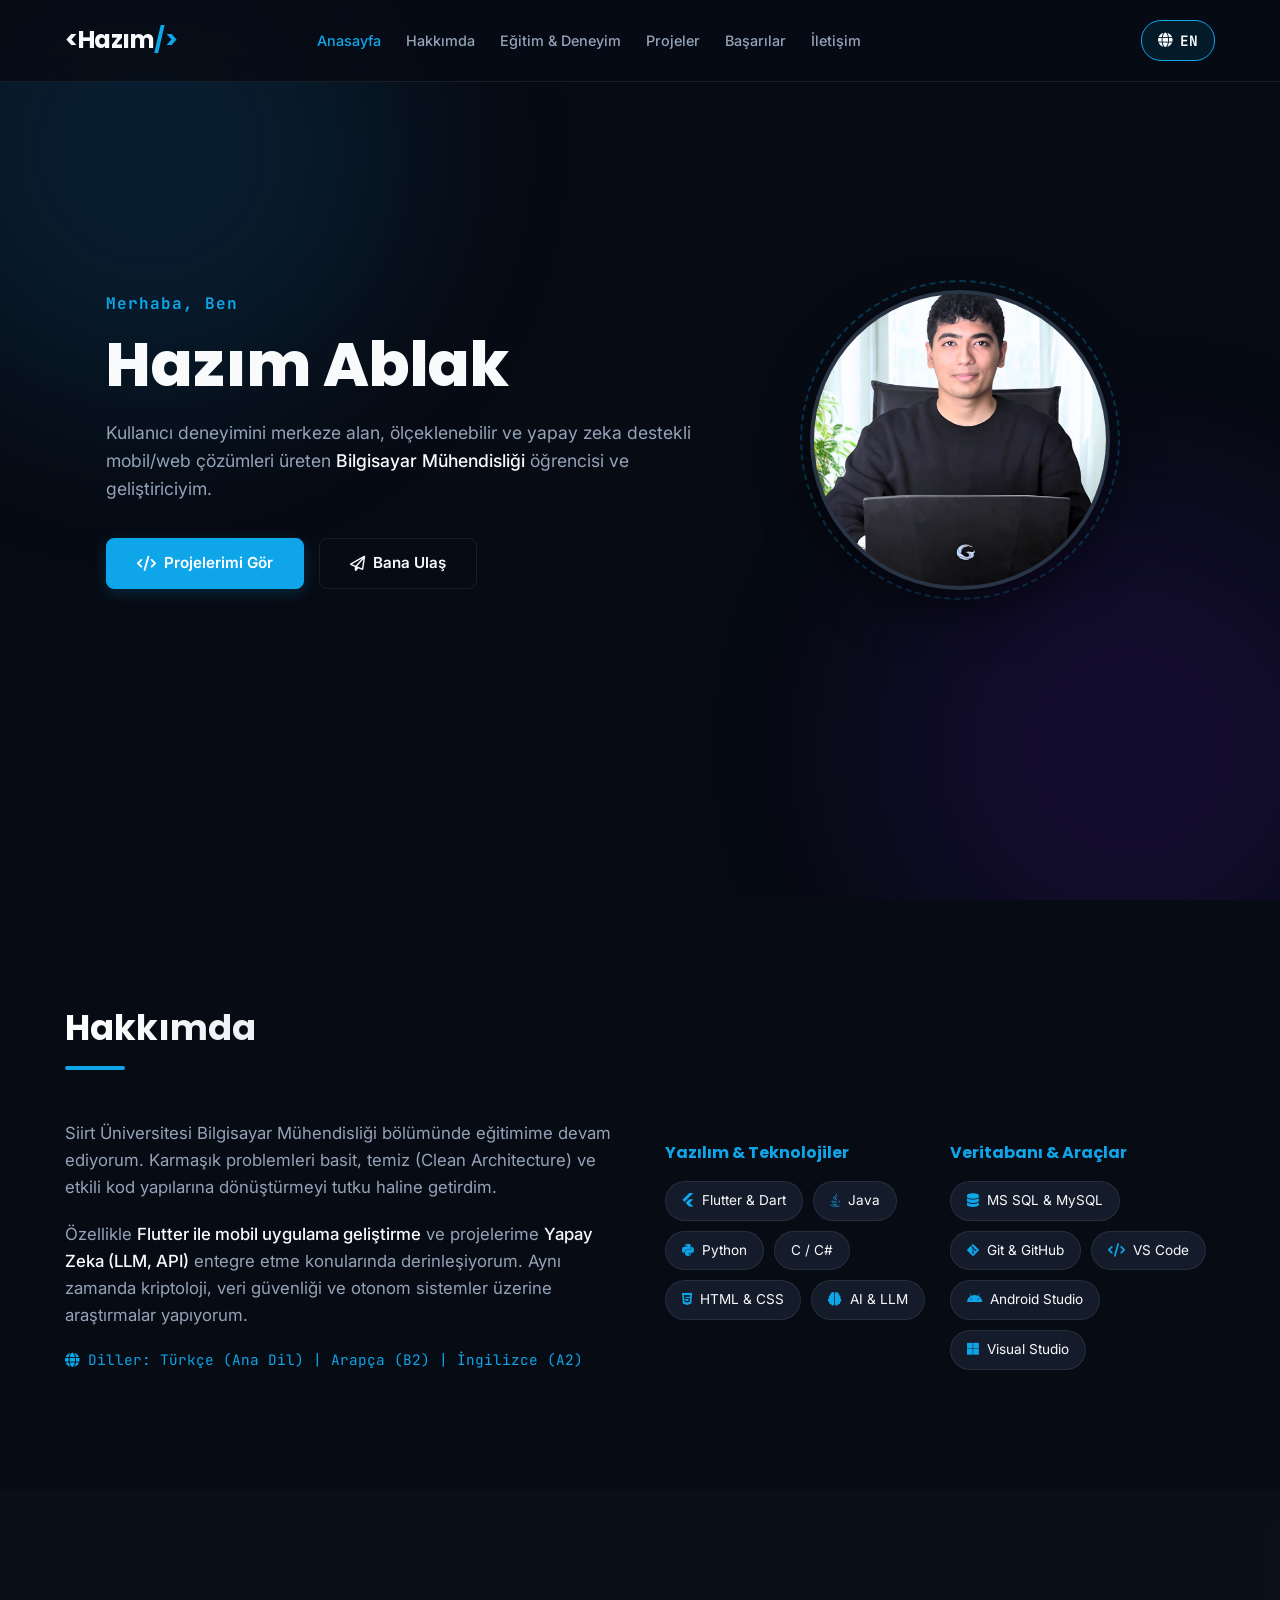
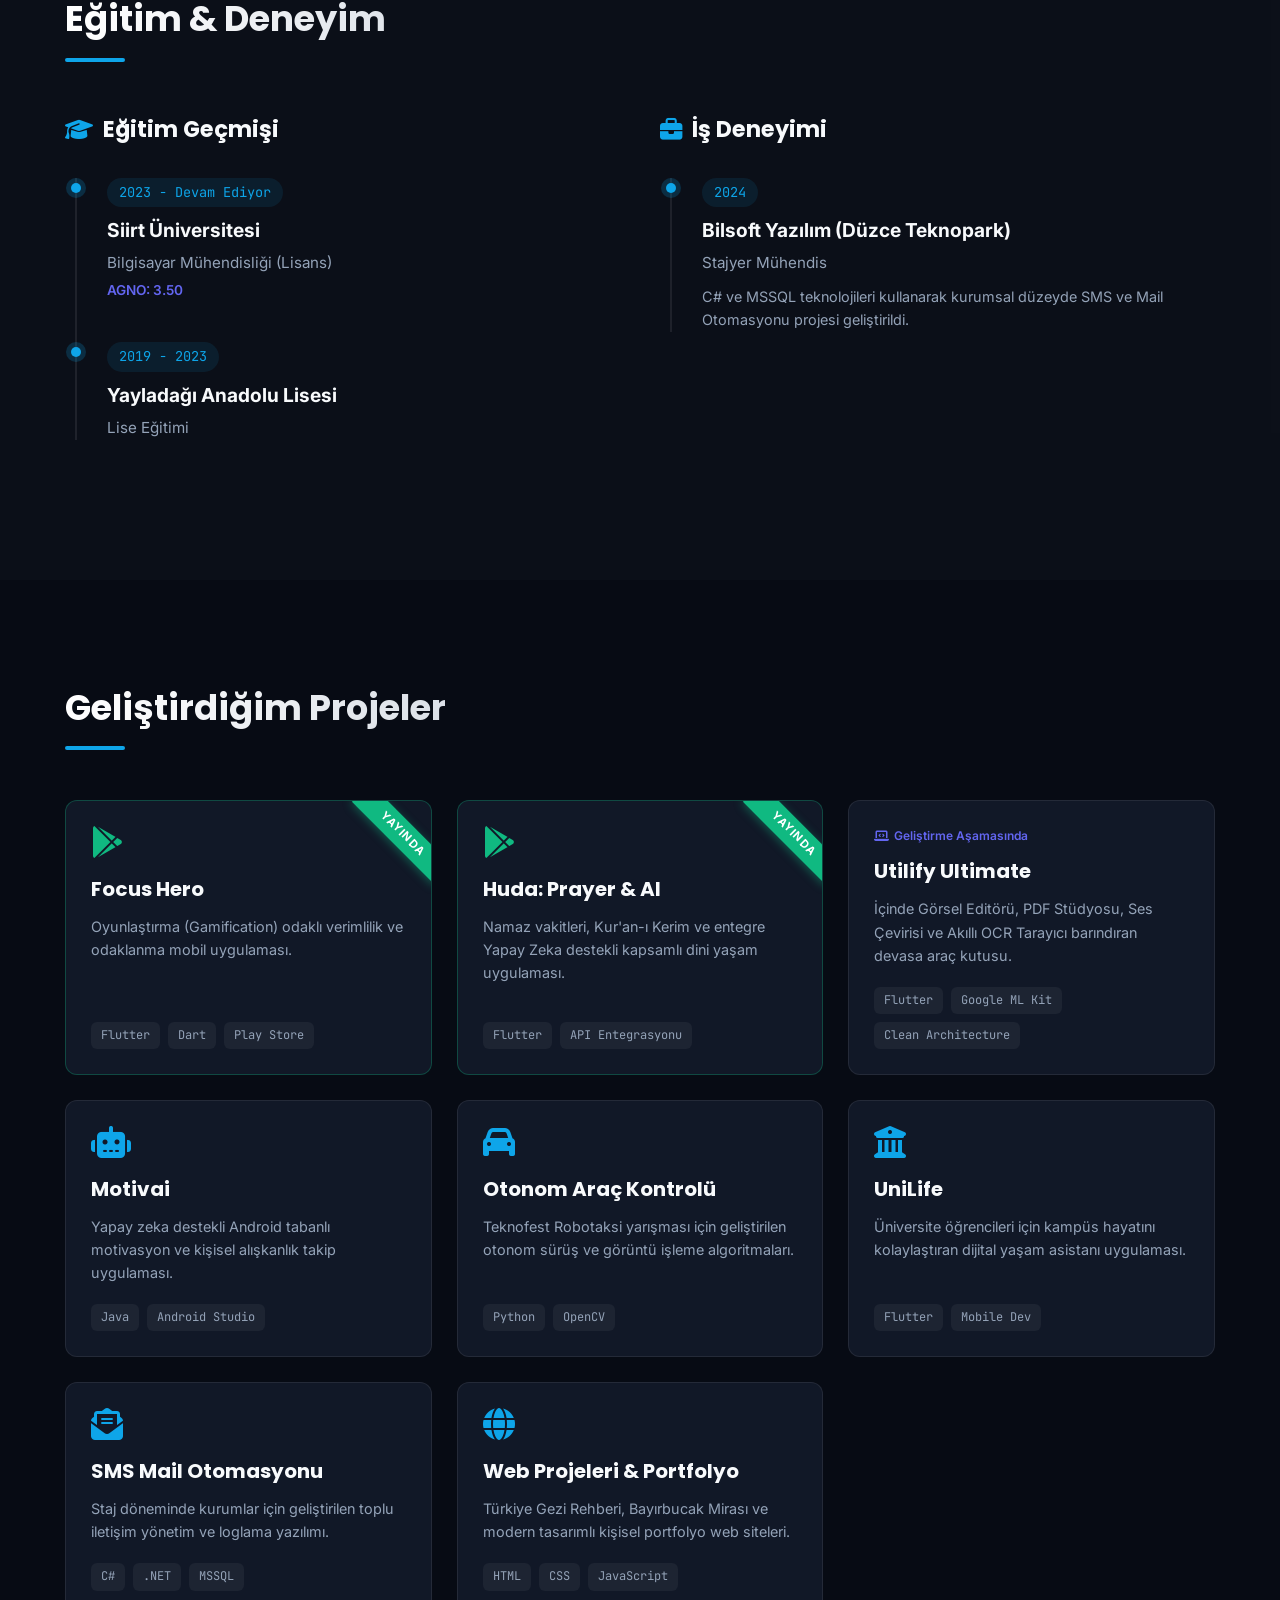
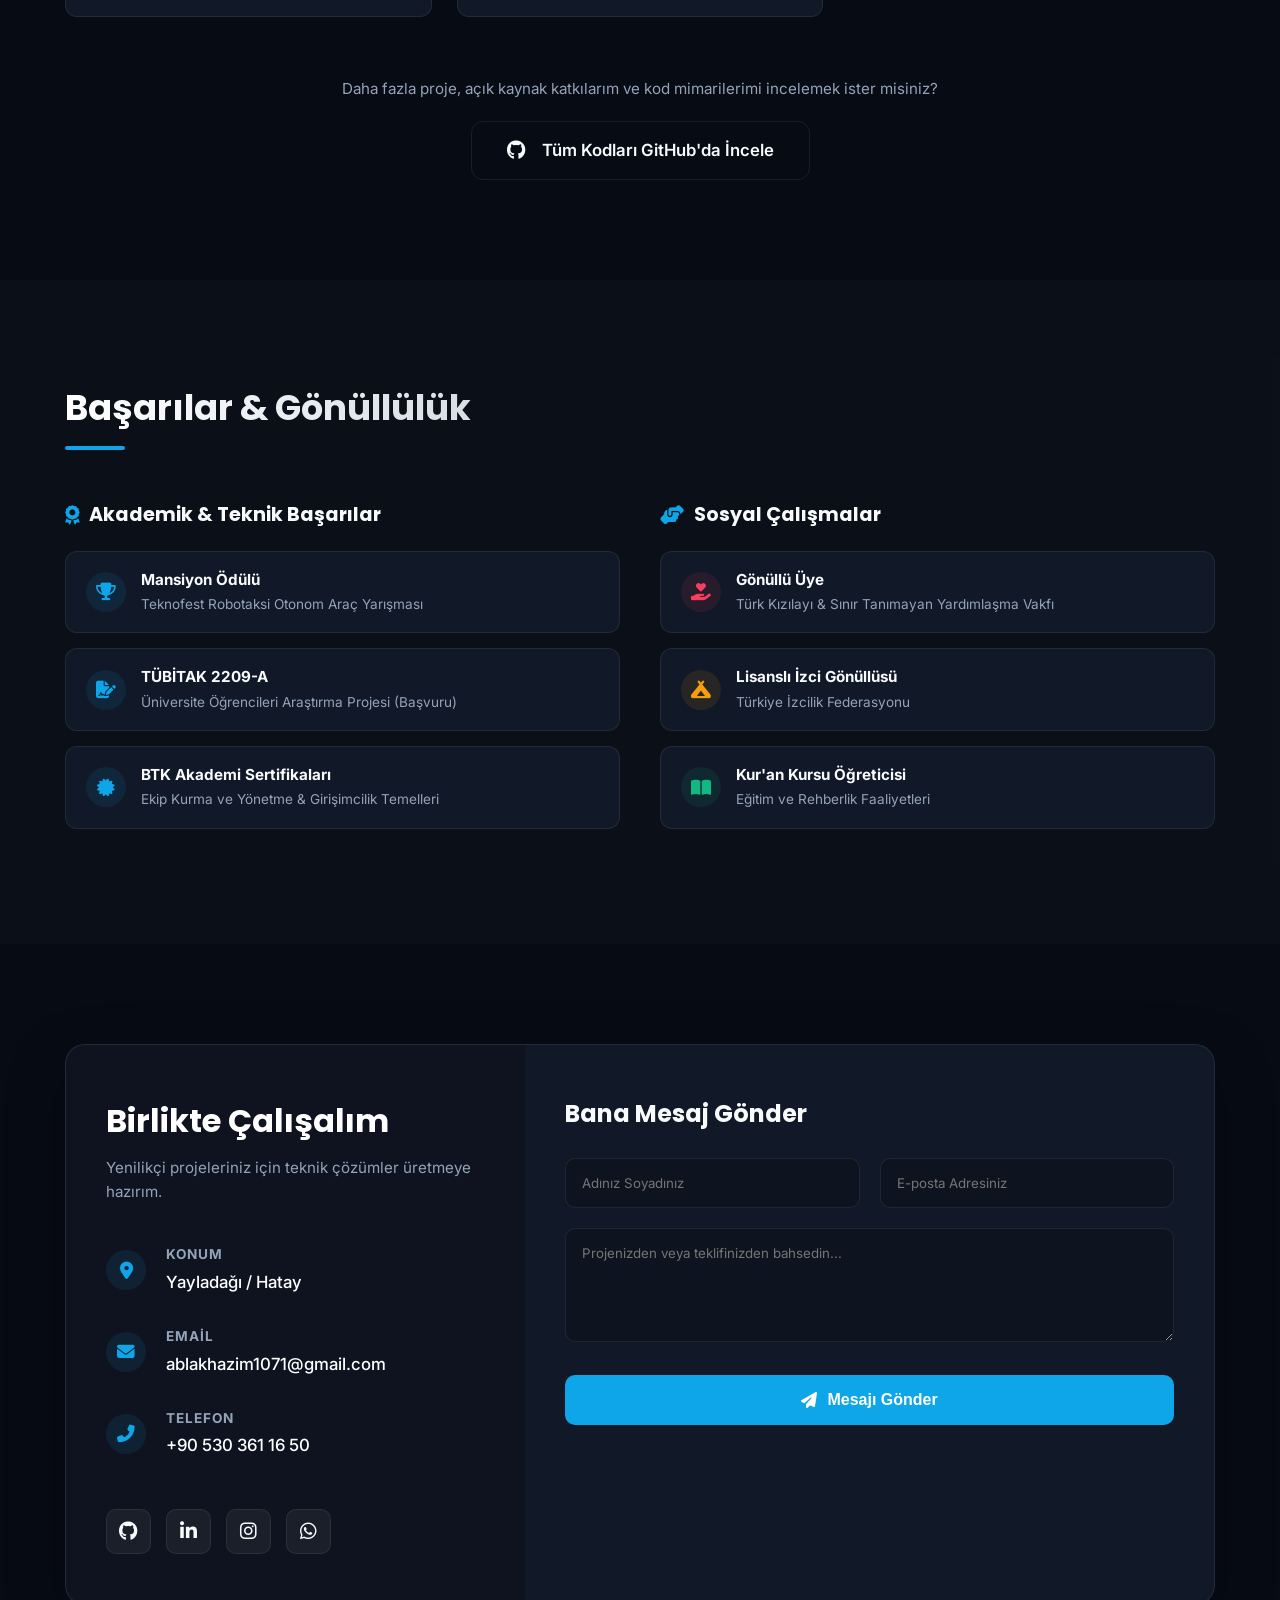
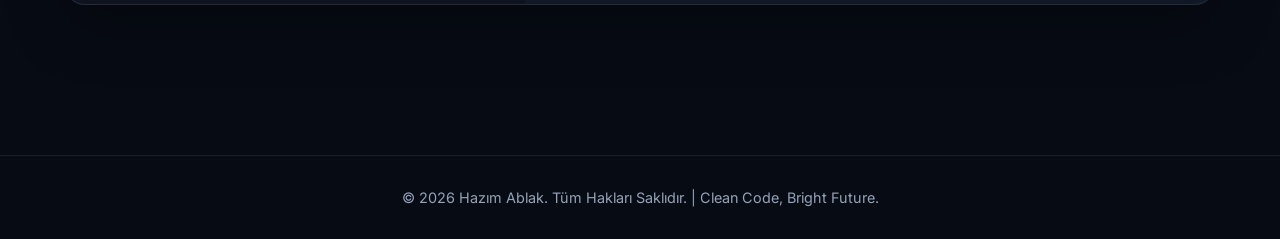
==== index.html @ 96275588 "feat: changes" ====
<!DOCTYPE html>
<html lang="tr">
<head>
    <meta charset="UTF-8">
    <meta name="viewport" content="width=device-width, initial-scale=1.0">
    <meta name="google-site-verification" content="TgcT8mF8En4s0i3_ewFtCk1bW7a_qbwyCU64dg3kA1E" />
    <meta name="google-site-verification" content="Lza9CXO8NprIFcyeqF6St1wtSs-trCPprCe056SlA6Y" />
    <title>Hazım Ablak | Software Developer & Architect</title>
    
    <link rel="preconnect" href="https://fonts.googleapis.com">
    <link rel="preconnect" href="https://fonts.gstatic.com" crossorigin>
    <link href="https://fonts.googleapis.com/css2?family=Inter:wght@300;400;500;600&family=Poppins:wght@500;600;700;800&family=JetBrains+Mono:wght@400;700&display=swap" rel="stylesheet">
    <link rel="stylesheet" href="https://cdnjs.cloudflare.com/ajax/libs/font-awesome/6.4.0/css/all.min.css">

    <style>
        /* --- MODERN YAZILIMCI TEMASI --- */
        :root {
            --bg-dark: #070b14;
            --bg-panel: #111827;
            --primary: #0ea5e9;
            --secondary: #6366f1;
            --success: #10b981;
            --text-white: #f8fafc;
            --text-gray: #94a3b8;
            --border-color: rgba(255, 255, 255, 0.08);
            --font-head: 'Poppins', sans-serif;
            --font-body: 'Inter', sans-serif;
            --font-code: 'JetBrains Mono', monospace;
            --transition: all 0.3s ease-in-out;
        }

        * { margin: 0; padding: 0; box-sizing: border-box; scroll-behavior: smooth; }

        body {
            background-color: var(--bg-dark);
            color: var(--text-white);
            font-family: var(--font-body);
            overflow-x: hidden;
            line-height: 1.6;
            font-size: 16px;
        }

        /* --- ARKA PLAN EFEKTLERİ --- */
        .blob-wrapper {
            position: fixed; top: 0; left: 0; width: 100%; height: 100vh; z-index: -1; pointer-events: none; overflow: hidden;
        }
        .blob {
            position: absolute; border-radius: 50%; filter: blur(90px); opacity: 0.30;
            animation: float 15s infinite alternate ease-in-out;
        }
        .blob-1 { top: -100px; left: -100px; width: 500px; height: 500px; background: #0c4a6e; }
        .blob-2 { bottom: -100px; right: -100px; width: 500px; height: 500px; background: #31136b; animation-delay: -5s; }
        
        @keyframes float {
            0% { transform: translate(0, 0) scale(1); }
            100% { transform: translate(40px, 60px) scale(1.1); }
        }

        /* --- SCROLL REVEAL --- */
        .reveal { opacity: 0; transform: translateY(30px); transition: all 0.8s cubic-bezier(0.5, 0, 0, 1); }
        .reveal.active { opacity: 1; transform: translateY(0); }

        /* --- MENÜ (NAVBAR) --- */
        nav {
            position: fixed; top: 0; width: 100%; padding: 20px 0;
            background: rgba(7, 11, 20, 0.85); 
            -webkit-backdrop-filter: blur(12px); /* Safari & iOS Uyumluluğu */
            backdrop-filter: blur(12px);         /* Modern Tarayıcılar */
            z-index: 1000; border-bottom: 1px solid var(--border-color);
            transition: var(--transition);
        }
        .nav-container {
            max-width: 1200px; margin: 0 auto; padding: 0 25px;
            display: flex; justify-content: space-between; align-items: center;
        }
        .logo {
            font-family: var(--font-head); font-size: 1.5rem; font-weight: 700;
            color: var(--text-white); text-decoration: none; letter-spacing: -0.5px;
        }
        .logo span { color: var(--primary); }
        
        .nav-links { display: flex; gap: 25px; list-style: none; }
        .nav-links a {
            text-decoration: none; color: var(--text-gray); font-size: 0.9rem; font-weight: 500; transition: var(--transition);
        }
        .nav-links a:hover, .nav-links a.active { color: var(--primary); }

        /* --- BÖLÜMLER --- */
        section { padding: 100px 0; position: relative; }
        .container { max-width: 1200px; margin: 0 auto; padding: 0 25px; }

        .section-header { margin-bottom: 50px; }
        .section-header h2 {
            font-family: var(--font-head); font-size: 2.2rem; margin-bottom: 10px;
            background: linear-gradient(to right, #fff, #94a3b8);
            -webkit-background-clip: text; -webkit-text-fill-color: transparent;
        }
        .section-header .line { width: 60px; height: 4px; background: var(--primary); border-radius: 2px; }

        /* --- HERO (ANASAYFA) --- */
        .hero { min-height: 100vh; display: flex; align-items: center; padding-top: 80px; }
        .hero-content { display: grid; grid-template-columns: 1.4fr 1fr; gap: 40px; align-items: center; }
        .hero-text h2 { font-family: var(--font-code); font-size: 1rem; color: var(--primary); margin-bottom: 15px; letter-spacing: 1px; }
        .hero-text h1 { font-family: var(--font-head); font-size: 3.8rem; line-height: 1.1; font-weight: 800; margin-bottom: 20px; }
        .hero-text p { color: var(--text-gray); font-size: 1.1rem; max-width: 600px; margin-bottom: 35px; }
        
        .hero-btns { display: flex; gap: 15px; }
        .btn { padding: 12px 30px; border-radius: 8px; font-weight: 600; text-decoration: none; transition: var(--transition); display: inline-flex; align-items: center; gap: 8px; font-size: 0.95rem; }
        .btn-primary { background: var(--primary); color: #fff; border: 1px solid var(--primary); box-shadow: 0 4px 15px rgba(14, 165, 233, 0.2); }
        .btn-primary:hover { transform: translateY(-3px); box-shadow: 0 10px 30px rgba(14, 165, 233, 0.4); }
        .btn-outline { background: transparent; color: var(--text-white); border: 1px solid var(--border-color); }
        .btn-outline:hover { border-color: var(--text-white); background: rgba(255,255,255,0.05); transform: translateY(-3px); }

        /* HERO IMAGE */
        .hero-visual { display: flex; justify-content: center; position: relative; }
        .img-box {
            width: 300px; height: 300px; border-radius: 50%; overflow: hidden; position: relative; z-index: 2;
            border: 4px solid rgba(255,255,255,0.05); box-shadow: 0 20px 50px rgba(0,0,0,0.5);
            background: #1e293b; transition: var(--transition);
        }
        .img-box:hover { transform: scale(1.02); border-color: var(--primary); }
        .img-box img { width: 100%; height: 100%; object-fit: cover; }
        .deco-box {
            position: absolute; width: 320px; height: 320px; border: 2px dashed var(--primary); border-radius: 50%;
            top: -10px; left: 50%; transform: translateX(-50%); z-index: 1; opacity: 0.3;
            animation: spin 20s linear infinite;
        }
        @keyframes spin { 100% { transform: translateX(-50%) rotate(360deg); } }

        /* --- HAKKIMDA & YETENEKLER --- */
        .about-content { display: grid; grid-template-columns: 1fr 1fr; gap: 50px; }
        .about-text p { margin-bottom: 20px; color: var(--text-gray); font-size: 1.05rem; }
        .about-text .highlight { color: var(--text-white); font-weight: 500; }
        
        .skills-grid { display: grid; grid-template-columns: 1fr 1fr; gap: 20px; margin-top: 20px; }
        .skill-category h4 { font-family: var(--font-head); margin-bottom: 15px; color: var(--primary); font-size: 1rem; }
        .skill-tags { display: flex; flex-wrap: wrap; gap: 10px; }
        .skill-pill {
            background: rgba(30, 41, 59, 0.6); border: 1px solid var(--border-color);
            padding: 8px 16px; border-radius: 20px; font-size: 0.85rem; color: var(--text-white);
            display: flex; align-items: center; gap: 8px; transition: var(--transition);
        }
        .skill-pill i { color: var(--primary); }
        .skill-pill:hover { border-color: var(--primary); background: rgba(14, 165, 233, 0.15); transform: translateY(-2px); }

        /* --- DENEYİM & EĞİTİM --- */
        .timeline-wrapper { display: grid; grid-template-columns: 1fr 1fr; gap: 40px; }
        .timeline-title { font-family: var(--font-head); font-size: 1.4rem; margin-bottom: 30px; display: flex; align-items: center; gap: 10px; }
        .timeline-title i { color: var(--primary); }
        .timeline { border-left: 2px solid var(--border-color); padding-left: 30px; margin-left: 10px; }
        .timeline-item { margin-bottom: 40px; position: relative; }
        .timeline-item::before {
            content: ''; position: absolute; left: -36px; top: 5px; width: 10px; height: 10px;
            background: var(--primary); border-radius: 50%; box-shadow: 0 0 0 5px rgba(14, 165, 233, 0.2);
        }
        .timeline-date { font-family: var(--font-code); font-size: 0.85rem; color: var(--primary); margin-bottom: 8px; display: inline-block; background: rgba(14, 165, 233, 0.1); padding: 4px 12px; border-radius: 20px; }
        .timeline-item h3 { font-size: 1.2rem; margin-bottom: 5px; color: var(--text-white); }
        .timeline-item h4 { font-size: 0.95rem; color: var(--text-gray); font-weight: 400; }
        .timeline-item .gpa { margin-top: 5px; font-size: 0.85rem; color: var(--secondary); font-weight: 600; }

        /* --- PROJELER --- */
        .project-grid { display: grid; grid-template-columns: repeat(auto-fill, minmax(320px, 1fr)); gap: 25px; }
        .project-card {
            background: var(--bg-panel); border: 1px solid var(--border-color);
            border-radius: 12px; padding: 25px; transition: var(--transition);
            display: flex; flex-direction: column; position: relative; overflow: hidden;
            text-decoration: none; color: inherit;
        }
        .project-card:hover { transform: translateY(-7px); border-color: var(--primary); box-shadow: 0 10px 30px rgba(0,0,0,0.5); }
        .project-header { display: flex; justify-content: space-between; align-items: start; margin-bottom: 15px; }
        .folder-icon { color: var(--primary); font-size: 2rem; }
        .project-card h3 { font-family: var(--font-head); font-size: 1.25rem; margin-bottom: 10px; color: var(--text-white); }
        .project-card p { color: var(--text-gray); font-size: 0.9rem; margin-bottom: 20px; flex-grow: 1; }
        .project-tags { display: flex; flex-wrap: wrap; gap: 8px; margin-top: auto; }
        .tag { font-size: 0.75rem; font-family: var(--font-code); color: var(--text-gray); background: rgba(255,255,255,0.05); padding: 4px 10px; border-radius: 6px; }
        
        /* CANLI UYGULAMA ROZETİ */
        .live-badge {
            position: absolute; top: 20px; right: -30px; background: var(--success); color: #fff;
            font-size: 0.7rem; font-weight: bold; padding: 4px 30px; transform: rotate(45deg);
            box-shadow: 0 2px 10px rgba(16, 185, 129, 0.4); letter-spacing: 1px;
        }
        .status-badge { display: inline-flex; align-items: center; gap: 5px; font-size: 0.75rem; font-weight: 600; margin-bottom: 10px; color: var(--secondary); }

        /* --- BAŞARILAR & GÖNÜLLÜLÜK --- */
        .achievements-wrapper { display: grid; grid-template-columns: 1fr 1fr; gap: 40px; }
        .achievements-list { list-style: none; }
        .achievements-list li {
            background: var(--bg-panel); padding: 16px 20px; border-radius: 12px;
            margin-bottom: 15px; border: 1px solid var(--border-color);
            font-size: 0.95rem; display: flex; align-items: center; gap: 15px;
            transition: var(--transition);
        }
        .achievements-list li:hover { border-color: var(--primary); transform: translateX(5px); background: rgba(14, 165, 233, 0.05); }
        .icon-circle { width: 40px; height: 40px; min-width: 40px; border-radius: 50%; background: rgba(14, 165, 233, 0.1); display: flex; align-items: center; justify-content: center; color: var(--primary); font-size: 1.1rem; }
        .icon-circle.heart { background: rgba(244, 63, 94, 0.1); color: #f43f5e; }

        /* --- İLETİŞİM --- */
        .contact-wrapper {
            background: var(--bg-panel); border-radius: 20px; overflow: hidden;
            display: grid; grid-template-columns: 1fr 1.5fr;
            border: 1px solid var(--border-color); box-shadow: 0 20px 60px rgba(0,0,0,0.3);
        }
        .contact-left { background: rgba(0,0,0,0.2); padding: 50px 40px; display: flex; flex-direction: column; justify-content: space-between; }
        .info-row { display: flex; align-items: center; gap: 20px; margin-bottom: 30px; }
        .info-row h4 { color: var(--text-gray); font-size: 0.85rem; text-transform: uppercase; letter-spacing: 1px; margin-bottom: 3px; }
        .info-row span { font-weight: 500; font-size: 1.05rem; }
        .social-links { display: flex; gap: 15px; margin-top: 20px; }
        .s-link {
            width: 45px; height: 45px; border-radius: 10px; background: rgba(255,255,255,0.05); border: 1px solid var(--border-color);
            display: flex; align-items: center; justify-content: center; color: var(--text-white); text-decoration: none; transition: var(--transition); font-size: 1.2rem;
        }
        /* --- DİL BUTONU TOGLE --- */
        .lang-btn {
            display: flex; align-items: center; gap: 8px;
            background: rgba(14, 165, 233, 0.1); padding: 8px 16px;
            border-radius: 20px; border: 1px solid var(--primary);
            font-family: var(--font-code); font-size: 0.9rem; font-weight: 700;
            color: var(--text-white); text-decoration: none; transition: var(--transition);
        }
        .lang-btn:hover { background: var(--primary); color: #fff; transform: translateY(-2px); box-shadow: 0 4px 12px rgba(14, 165, 233, 0.3); }
        .lang-toggle span { color: var(--text-gray); }
        .lang-toggle a { text-decoration: none; color: var(--text-gray); transition: var(--transition); }
        .lang-toggle a:hover { color: #fff; }
        .lang-toggle a.active { color: var(--primary); text-shadow: 0 0 10px rgba(14, 165, 233, 0.5); }
        .s-link:hover { background: var(--primary); border-color: var(--primary); transform: translateY(-3px); }
        
        .contact-right { padding: 50px 40px; }
        .form-grid { display: grid; grid-template-columns: 1fr 1fr; gap: 20px; margin-bottom: 20px; }
        .input-group input, .input-group textarea {
            width: 100%; padding: 16px; background: rgba(0,0,0,0.2); border: 1px solid var(--border-color);
            border-radius: 10px; color: #fff; font-family: var(--font-body); transition: var(--transition);
        }
        .input-group input:focus, .input-group textarea:focus { outline: none; border-color: var(--primary); background: rgba(14, 165, 233, 0.05); }
        .submit-btn {
            width: 100%; padding: 16px; background: var(--primary); border: none;
            border-radius: 10px; color: #fff; font-weight: 600; font-size: 1rem; cursor: pointer; transition: var(--transition);
            display: flex; justify-content: center; align-items: center; gap: 10px;
        }
        .submit-btn:hover { background: #0284c7; box-shadow: 0 10px 20px rgba(14, 165, 233, 0.3); }

        footer { text-align: center; padding: 30px; border-top: 1px solid var(--border-color); color: var(--text-gray); font-size: 0.9rem; margin-top: 50px; }

        @media (max-width: 992px) {
            .hero-content, .about-content, .timeline-wrapper, .achievements-wrapper, .contact-wrapper { grid-template-columns: 1fr; gap: 40px;}
            .hero-visual { margin-top: 20px; order: -1; }
            .nav-links { display: none; }
            .hero-text { text-align: center; }
            .hero-text p { margin: 0 auto 30px auto; }
            .hero-btns { justify-content: center; }
        }
        @media (max-width: 768px) {
            .form-grid { grid-template-columns: 1fr; }
            .section-header h2 { font-size: 1.8rem; }
            .hero-text h1 { font-size: 2.8rem; }
        }
    </style>
</head>
<body>

    <div class="blob-wrapper">
        <div class="blob blob-1"></div>
        <div class="blob blob-2"></div>
    </div>

    <nav>
        <div class="nav-container">
            <a href="#" class="logo">&lt;Hazım<span>/&gt;</span></a>
            <ul class="nav-links">
                <li><a href="#home" class="active">Anasayfa</a></li>
                <li><a href="#about">Hakkımda</a></li>
                <li><a href="#resume">Eğitim & Deneyim</a></li>
                <li><a href="#projects">Projeler</a></li>
                <li><a href="#achievements">Başarılar</a></li> 
                <li><a href="#contact">İletişim</a></li>
            </ul>
            <ul class="nav-links">
                </ul>
            
            <a href="en.html" class="lang-btn">
                <i class="fas fa-globe"></i> EN
            </a>
        </div>
    </nav>

    <section id="home" class="hero">
        <div class="container hero-content">
            <div class="hero-text reveal">
                <h2>Merhaba, Ben</h2>
                <h1>Hazım Ablak</h1>
                <p>
                    Kullanıcı deneyimini merkeze alan, ölçeklenebilir ve yapay zeka destekli mobil/web çözümleri üreten 
                    <span style="color: var(--text-white); font-weight: 500;">Bilgisayar Mühendisliği</span> öğrencisi ve geliştiriciyim.
                </p>
                <div class="hero-btns">
                    <a href="#projects" class="btn btn-primary"><i class="fas fa-code"></i> Projelerimi Gör</a>
                    <a href="#contact" class="btn btn-outline"><i class="far fa-paper-plane"></i> Bana Ulaş</a>
                </div>
            </div>
            <div class="hero-visual reveal">
                <div class="deco-box"></div>
                <div class="img-box">
                    <img src="profil.png" alt="Hazım Ablak">
                </div>
            </div>
        </div>
    </section>

    <section id="about">
        <div class="container reveal">
            <div class="section-header">
                <h2>Hakkımda</h2>
                <div class="line"></div>
            </div>
            <div class="about-content">
                <div class="about-text">
                    <p>
                        Siirt Üniversitesi Bilgisayar Mühendisliği bölümünde eğitimime devam ediyorum. Karmaşık problemleri basit, temiz (Clean Architecture) ve etkili kod yapılarına dönüştürmeyi tutku haline getirdim.
                    </p>
                    <p>
                        Özellikle <span class="highlight">Flutter ile mobil uygulama geliştirme</span> ve projelerime <span class="highlight">Yapay Zeka (LLM, API)</span> entegre etme konularında derinleşiyorum. Aynı zamanda kriptoloji, veri güvenliği ve otonom sistemler üzerine araştırmalar yapıyorum.
                    </p>
                    <p style="margin-top: 20px; font-family: var(--font-code); font-size: 0.9rem; color: var(--primary);">
                        <i class="fas fa-globe"></i> Diller: Türkçe (Ana Dil) | Arapça (B2) | İngilizce (A2)
                    </p>
                </div>
                
                <div class="skills-wrapper">
                    <div class="skills-grid">
                        <div class="skill-category">
                            <h4>Yazılım & Teknolojiler</h4>
                            <div class="skill-tags">
                                <div class="skill-pill"><i class="fab fa-flutter"></i> Flutter & Dart</div>
                                <div class="skill-pill"><i class="fab fa-java"></i> Java</div>
                                <div class="skill-pill"><i class="fab fa-python"></i> Python</div>
                                <div class="skill-pill">C / C#</div>
                                <div class="skill-pill"><i class="fab fa-html5"></i> HTML & CSS</div>
                                <div class="skill-pill"><i class="fas fa-brain"></i> AI & LLM</div>
                            </div>
                        </div>
                        <div class="skill-category">
                            <h4>Veritabanı & Araçlar</h4>
                            <div class="skill-tags">
                                <div class="skill-pill"><i class="fas fa-database"></i> MS SQL & MySQL</div>
                                <div class="skill-pill"><i class="fab fa-git-alt"></i> Git & GitHub</div>
                                <div class="skill-pill"><i class="fas fa-code"></i> VS Code</div>
                                <div class="skill-pill"><i class="fab fa-android"></i> Android Studio</div>
                                <div class="skill-pill"><i class="fab fa-microsoft"></i> Visual Studio</div>
                            </div>
                        </div>
                    </div>
                </div>
            </div>
        </div>
    </section>

    <section id="resume" style="background: rgba(255,255,255,0.02);">
        <div class="container reveal">
            <div class="section-header">
                <h2>Eğitim & Deneyim</h2>
                <div class="line"></div>
            </div>
            
            <div class="timeline-wrapper">
                <div>
                    <h3 class="timeline-title"><i class="fas fa-graduation-cap"></i> Eğitim Geçmişi</h3>
                    <div class="timeline">
                        <div class="timeline-item">
                            <span class="timeline-date">2023 - Devam Ediyor</span>
                            <h3>Siirt Üniversitesi</h3>
                            <h4>Bilgisayar Mühendisliği (Lisans)</h4>
                            <div class="gpa">AGNO: 3.50</div>
                        </div>
                        <div class="timeline-item">
                            <span class="timeline-date">2019 - 2023</span>
                            <h3>Yayladağı Anadolu Lisesi</h3>
                            <h4>Lise Eğitimi</h4>
                        </div>
                    </div>
                </div>

                <div>
                    <h3 class="timeline-title"><i class="fas fa-briefcase"></i> İş Deneyimi</h3>
                    <div class="timeline">
                        <div class="timeline-item">
                            <span class="timeline-date">2024</span>
                            <h3>Bilsoft Yazılım (Düzce Teknopark)</h3>
                            <h4>Stajyer Mühendis</h4>
                            <p style="color: var(--text-gray); font-size: 0.9rem; margin-top: 10px;">C# ve MSSQL teknolojileri kullanarak kurumsal düzeyde SMS ve Mail Otomasyonu projesi geliştirildi.</p>
                        </div>
                    </div>
                </div>
            </div>
        </div>
    </section>

    <section id="projects">
        <div class="container reveal">
            <div class="section-header">
                <h2>Geliştirdiğim Projeler</h2>
                <div class="line"></div>
            </div>
            
            <div class="project-grid">
                
                <a href="https://play.google.com/store/apps/details?id=com.developer.focus_hero" target="_blank" rel="noopener noreferrer" class="project-card" style="border-color: rgba(16, 185, 129, 0.3);">
                    <div class="live-badge">YAYINDA</div>
                    <div class="project-header"><i class="fab fa-google-play folder-icon" style="color: var(--success);"></i></div>
                    <h3>Focus Hero</h3>
                    <p>Oyunlaştırma (Gamification) odaklı verimlilik ve odaklanma mobil uygulaması.</p>
                    <div class="project-tags">
                        <span class="tag">Flutter</span><span class="tag">Dart</span><span class="tag">Play Store</span>
                    </div>
                </a>

                <a href="https://play.google.com/store/apps/details?id=com.hafizstudios.huda" target="_blank" rel="noopener noreferrer" class="project-card" style="border-color: rgba(16, 185, 129, 0.3);">
                    <div class="live-badge">YAYINDA</div>
                    <div class="project-header"><i class="fab fa-google-play folder-icon" style="color: var(--success);"></i></div>
                    <h3>Huda: Prayer & AI</h3>
                    <p>Namaz vakitleri, Kur'an-ı Kerim ve entegre Yapay Zeka destekli kapsamlı dini yaşam uygulaması.</p>
                    <div class="project-tags">
                        <span class="tag">Flutter</span><span class="tag">API Entegrasyonu</span>
                    </div>
                </a>

                <div class="project-card">
                    <div class="status-badge"><i class="fas fa-laptop-code"></i> Geliştirme Aşamasında</div>
                    <h3>Utilify Ultimate</h3>
                    <p>İçinde Görsel Editörü, PDF Stüdyosu, Ses Çevirisi ve Akıllı OCR Tarayıcı barındıran devasa araç kutusu.</p>
                    <div class="project-tags">
                        <span class="tag">Flutter</span><span class="tag">Google ML Kit</span><span class="tag">Clean Architecture</span>
                    </div>
                </div>

                <div class="project-card">
                    <div class="project-header"><i class="fas fa-robot folder-icon"></i></div>
                    <h3>Motivai</h3>
                    <p>Yapay zeka destekli Android tabanlı motivasyon ve kişisel alışkanlık takip uygulaması.</p>
                    <div class="project-tags"><span class="tag">Java</span><span class="tag">Android Studio</span></div>
                </div>

                <div class="project-card">
                    <div class="project-header"><i class="fas fa-car folder-icon"></i></div>
                    <h3>Otonom Araç Kontrolü</h3>
                    <p>Teknofest Robotaksi yarışması için geliştirilen otonom sürüş ve görüntü işleme algoritmaları.</p>
                    <div class="project-tags"><span class="tag">Python</span><span class="tag">OpenCV</span></div>
                </div>

                <div class="project-card">
                    <div class="project-header"><i class="fas fa-university folder-icon"></i></div>
                    <h3>UniLife</h3>
                    <p>Üniversite öğrencileri için kampüs hayatını kolaylaştıran dijital yaşam asistanı uygulaması.</p>
                    <div class="project-tags"><span class="tag">Flutter</span><span class="tag">Mobile Dev</span></div>
                </div>

                <div class="project-card">
                    <div class="project-header"><i class="fas fa-envelope-open-text folder-icon"></i></div>
                    <h3>SMS Mail Otomasyonu</h3>
                    <p>Staj döneminde kurumlar için geliştirilen toplu iletişim yönetim ve loglama yazılımı.</p>
                    <div class="project-tags"><span class="tag">C#</span><span class="tag">.NET</span><span class="tag">MSSQL</span></div>
                </div>

                <div class="project-card">
                    <div class="project-header"><i class="fas fa-globe folder-icon"></i></div>
                    <h3>Web Projeleri & Portfolyo</h3>
                    <p>Türkiye Gezi Rehberi, Bayırbucak Mirası ve modern tasarımlı kişisel portfolyo web siteleri.</p>
                    <div class="project-tags"><span class="tag">HTML</span><span class="tag">CSS</span><span class="tag">JavaScript</span></div>
                </div>
            </div>
            <div style="text-align: center; margin-top: 60px;">
                <p style="color: var(--text-gray); margin-bottom: 20px; font-size: 0.95rem;">
                    Daha fazla proje, açık kaynak katkılarım ve kod mimarilerimi incelemek ister misiniz?
                </p>
                <a href="https://github.com/hazimablak" target="_blank" rel="noopener noreferrer" class="btn btn-outline" style="padding: 15px 35px; border-radius: 12px; font-size: 1.05rem;">
                    <i class="fab fa-github" style="margin-right: 8px; font-size: 1.2rem;"></i> Tüm Kodları GitHub'da İncele
                </a>
            </div>
        </div>
    </section>

    <section id="achievements" style="background: rgba(255,255,255,0.02);">
        <div class="container reveal">
            <div class="section-header">
                <h2>Başarılar & Gönüllülük</h2>
                <div class="line"></div>
            </div>
            
            <div class="achievements-wrapper">
                <div>
                    <h3 class="timeline-title" style="font-size: 1.2rem; margin-bottom: 20px;"><i class="fas fa-award"></i> Akademik & Teknik Başarılar</h3>
                    <ul class="achievements-list">
                        <li>
                            <div class="icon-circle"><i class="fas fa-trophy"></i></div>
                            <div>
                                <strong style="color: var(--text-white);">Mansiyon Ödülü</strong><br>
                                <span style="color: var(--text-gray); font-size: 0.85rem;">Teknofest Robotaksi Otonom Araç Yarışması</span>
                            </div>
                        </li>
                        <li>
                            <div class="icon-circle"><i class="fas fa-file-signature"></i></div>
                            <div>
                                <strong style="color: var(--text-white);">TÜBİTAK 2209-A</strong><br>
                                <span style="color: var(--text-gray); font-size: 0.85rem;">Üniversite Öğrencileri Araştırma Projesi (Başvuru)</span>
                            </div>
                        </li>
                        <li>
                            <div class="icon-circle"><i class="fas fa-certificate"></i></div>
                            <div>
                                <strong style="color: var(--text-white);">BTK Akademi Sertifikaları</strong><br>
                                <span style="color: var(--text-gray); font-size: 0.85rem;">Ekip Kurma ve Yönetme & Girişimcilik Temelleri</span>
                            </div>
                        </li>
                    </ul>
                </div>

                <div>
                    <h3 class="timeline-title" style="font-size: 1.2rem; margin-bottom: 20px;"><i class="fas fa-hands-helping"></i> Sosyal Çalışmalar</h3>
                    <ul class="achievements-list">
                        <li>
                            <div class="icon-circle heart"><i class="fas fa-hand-holding-heart"></i></div>
                            <div>
                                <strong style="color: var(--text-white);">Gönüllü Üye</strong><br>
                                <span style="color: var(--text-gray); font-size: 0.85rem;">Türk Kızılayı & Sınır Tanımayan Yardımlaşma Vakfı</span>
                            </div>
                        </li>
                        <li>
                            <div class="icon-circle" style="color:#f59e0b; background:rgba(245, 158, 11, 0.1)"><i class="fas fa-campground"></i></div>
                            <div>
                                <strong style="color: var(--text-white);">Lisanslı İzci Gönüllüsü</strong><br>
                                <span style="color: var(--text-gray); font-size: 0.85rem;">Türkiye İzcilik Federasyonu</span>
                            </div>
                        </li>
                        <li>
                            <div class="icon-circle" style="color:#10b981; background:rgba(16, 185, 129, 0.1)"><i class="fas fa-book-open"></i></div>
                            <div>
                                <strong style="color: var(--text-white);">Kur'an Kursu Öğreticisi</strong><br>
                                <span style="color: var(--text-gray); font-size: 0.85rem;">Eğitim ve Rehberlik Faaliyetleri</span>
                            </div>
                        </li>
                    </ul>
                </div>
            </div>
        </div>
    </section>

    <section id="contact">
        <div class="container reveal">
            <div class="contact-wrapper">
                <div class="contact-left">
                    <div>
                        <h3 style="font-family: var(--font-head); font-size: 2rem; margin-bottom: 10px; color: #fff;">Birlikte Çalışalım</h3>
                        <p style="color: var(--text-gray); margin-bottom: 40px; font-size: 0.95rem;">Yenilikçi projeleriniz için teknik çözümler üretmeye hazırım.</p>
                        
                        <div class="info-row">
                            <div class="icon-circle"><i class="fas fa-map-marker-alt"></i></div>
                            <div><h4>Konum</h4><span style="color:#fff;">Yayladağı / Hatay</span></div>
                        </div>
                        <div class="info-row">
                            <div class="icon-circle"><i class="fas fa-envelope"></i></div>
                            <div><h4>Email</h4><span style="color:#fff;">ablakhazim1071@gmail.com</span></div>
                        </div>
                        <div class="info-row">
                            <div class="icon-circle"><i class="fas fa-phone-alt"></i></div>
                            <div><h4>Telefon</h4><span style="color:#fff;">+90 530 361 16 50</span></div>
                        </div>
                    </div>
                    
                    <div class="social-links">
                        <a href="https://github.com/hazimablak" class="s-link" target="_blank" rel="noopener noreferrer" aria-label="GitHub Profilimi Ziyaret Et"><i class="fab fa-github" aria-hidden="true"></i></a>
                        <a href="https://www.linkedin.com/in/haz%C4%B1m-ablak-62a5772a9" class="s-link" target="_blank" rel="noopener noreferrer" aria-label="LinkedIn Profilimi Ziyaret Et"><i class="fab fa-linkedin-in" aria-hidden="true"></i></a>
                        <a href="https://www.instagram.com/hazim.ablak" class="s-link" target="_blank" rel="noopener noreferrer" aria-label="Instagram Profilimi Ziyaret Et"><i class="fab fa-instagram" aria-hidden="true"></i></a>
                        <a href="https://wa.me/905303611650" class="s-link" target="_blank" rel="noopener noreferrer" aria-label="WhatsApp Üzerinden İletişime Geç"><i class="fab fa-whatsapp" aria-hidden="true"></i></a>
                    </div>
                </div>
                
                <div class="contact-right">
                    <h3 style="font-family: var(--font-head); font-size: 1.5rem; margin-bottom: 25px;">Bana Mesaj Gönder</h3>
                    
                    <form id="contact-form" action="https://formspree.io/f/mkonkboe" method="POST">
                        <div class="form-grid">
                            <div class="input-group">
                                <input type="text" name="name" placeholder="Adınız Soyadınız" required>
                            </div>
                            <div class="input-group">
                                <input type="email" name="email" placeholder="E-posta Adresiniz" required>
                            </div>
                        </div>
                        <div class="input-group" style="margin-bottom: 25px;">
                            <textarea name="message" rows="5" placeholder="Projenizden veya teklifinizden bahsedin..." required></textarea>
                        </div>
                        <button type="submit" class="submit-btn" id="submit-btn"><i class="fas fa-paper-plane"></i> Mesajı Gönder</button>
                        <p id="my-form-status" style="margin-top: 15px; font-weight: 500; display: none; text-align: center;"></p>
                    </form>
                </div>
            </div>
        </div>
    </section>

    <footer>
        <p>&copy; 2026 Hazım Ablak. Tüm Hakları Saklıdır. | Clean Code, Bright Future.</p>
    </footer>

    <script>
        // Scroll (Görünürlük) Animasyonları
        const observer = new IntersectionObserver((entries) => {
            entries.forEach(entry => {
                if (entry.isIntersecting) { entry.target.classList.add('active'); }
            });
        }, { threshold: 0.15 });
        document.querySelectorAll('.reveal').forEach(el => observer.observe(el));

        // 🔥 YENİ EKLENEN: Scroll Spy (Menü Kaydırma Takibi)
        const sections = document.querySelectorAll("section");
        const navLinks = document.querySelectorAll(".nav-links a");

        window.addEventListener("scroll", () => {
            let current = "";
            sections.forEach(section => {
                const sectionTop = section.offsetTop;
                if (scrollY >= sectionTop - 150) { 
                    current = section.getAttribute("id"); 
                }
            });

            navLinks.forEach(link => {
                link.classList.remove("active");
                if (link.getAttribute("href").includes(current) && current !== "") {
                    link.classList.add("active");
                }
            });
        });

        // Formspree İletişim Formu JS
        document.addEventListener("DOMContentLoaded", function() {
            var form = document.getElementById("contact-form");
            var status = document.getElementById("my-form-status");
            var btn = document.getElementById("submit-btn");

            if (!form) return;

            async function handleSubmit(event) {
                event.preventDefault(); 
                
                btn.disabled = true;
                btn.innerHTML = '<i class="fas fa-spinner fa-spin"></i> Gönderiliyor...';
                status.style.display = "none";

                var data = new FormData(event.target);

                fetch(event.target.action, {
                    method: form.method,
                    body: data,
                    headers: { 'Accept': 'application/json' }
                }).then(response => {
                    if (response.ok) {
                        status.style.display = "block";
                        status.style.color = "#10b981"; 
                        status.innerHTML = "<i class='fas fa-check-circle'></i> Mesajınız başarıyla iletildi!";
                        form.reset();
                        btn.innerHTML = "<i class='fas fa-check'></i> Gönderildi";
                        
                        setTimeout(() => {
                            status.style.display = "none";
                            btn.disabled = false;
                            btn.innerHTML = '<i class="fas fa-paper-plane"></i> Mesajı Gönder';
                        }, 5000);
                    } else {
                        response.json().then(data => {
                            if (Object.hasOwn(data, 'errors')) {
                                status.innerHTML = data["errors"].map(error => error["message"]).join(", ");
                            } else {
                                status.innerHTML = "Bir hata oluştu.";
                            }
                            status.style.color = "#ef4444"; 
                            status.style.display = "block";
                            btn.disabled = false;
                            btn.innerHTML = "Tekrar Dene";
                        });
                    }
                }).catch(error => {
                    status.innerHTML = "Bağlantı hatası! Lütfen internetinizi kontrol edin.";
                    status.style.color = "#ef4444";
                    status.style.display = "block";
                    btn.disabled = false;
                    btn.innerHTML = "Tekrar Dene";
                });
            }

            form.addEventListener("submit", handleSubmit);
        });
    </script>
</body>
</html>
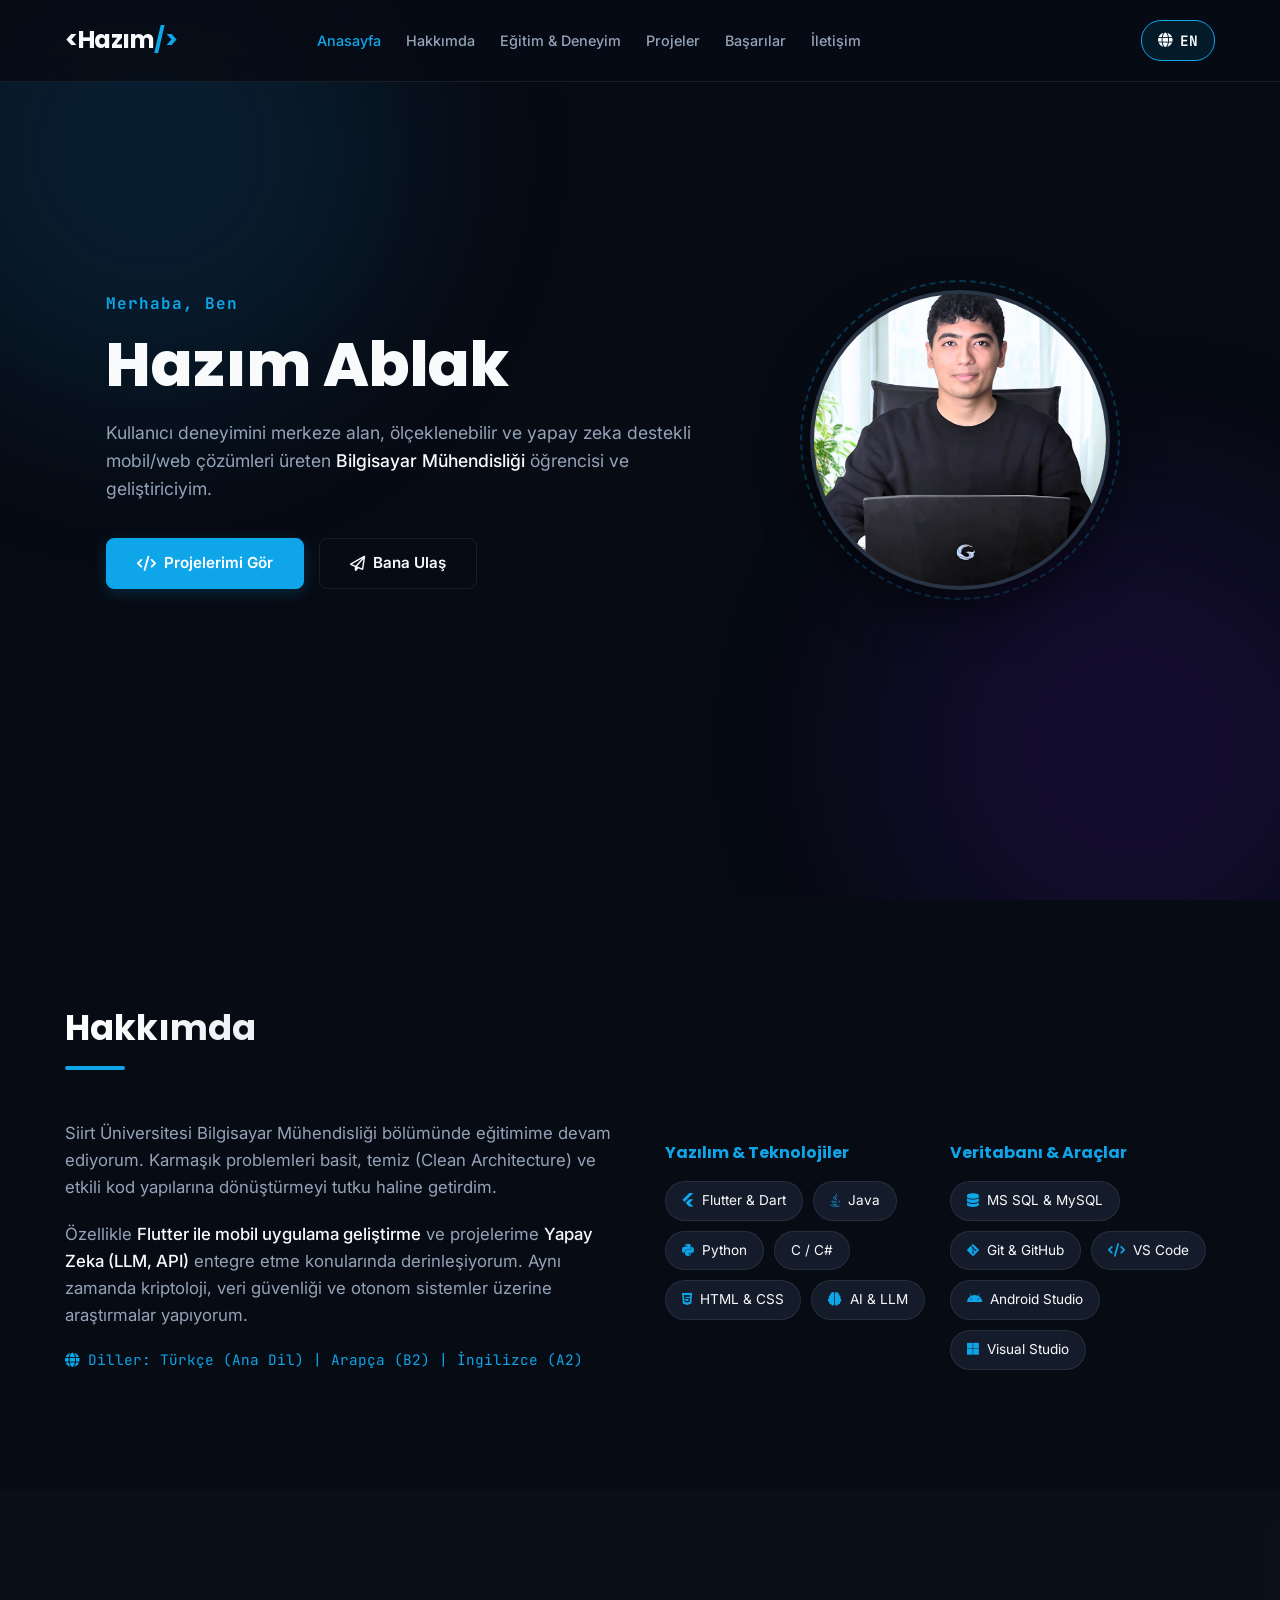
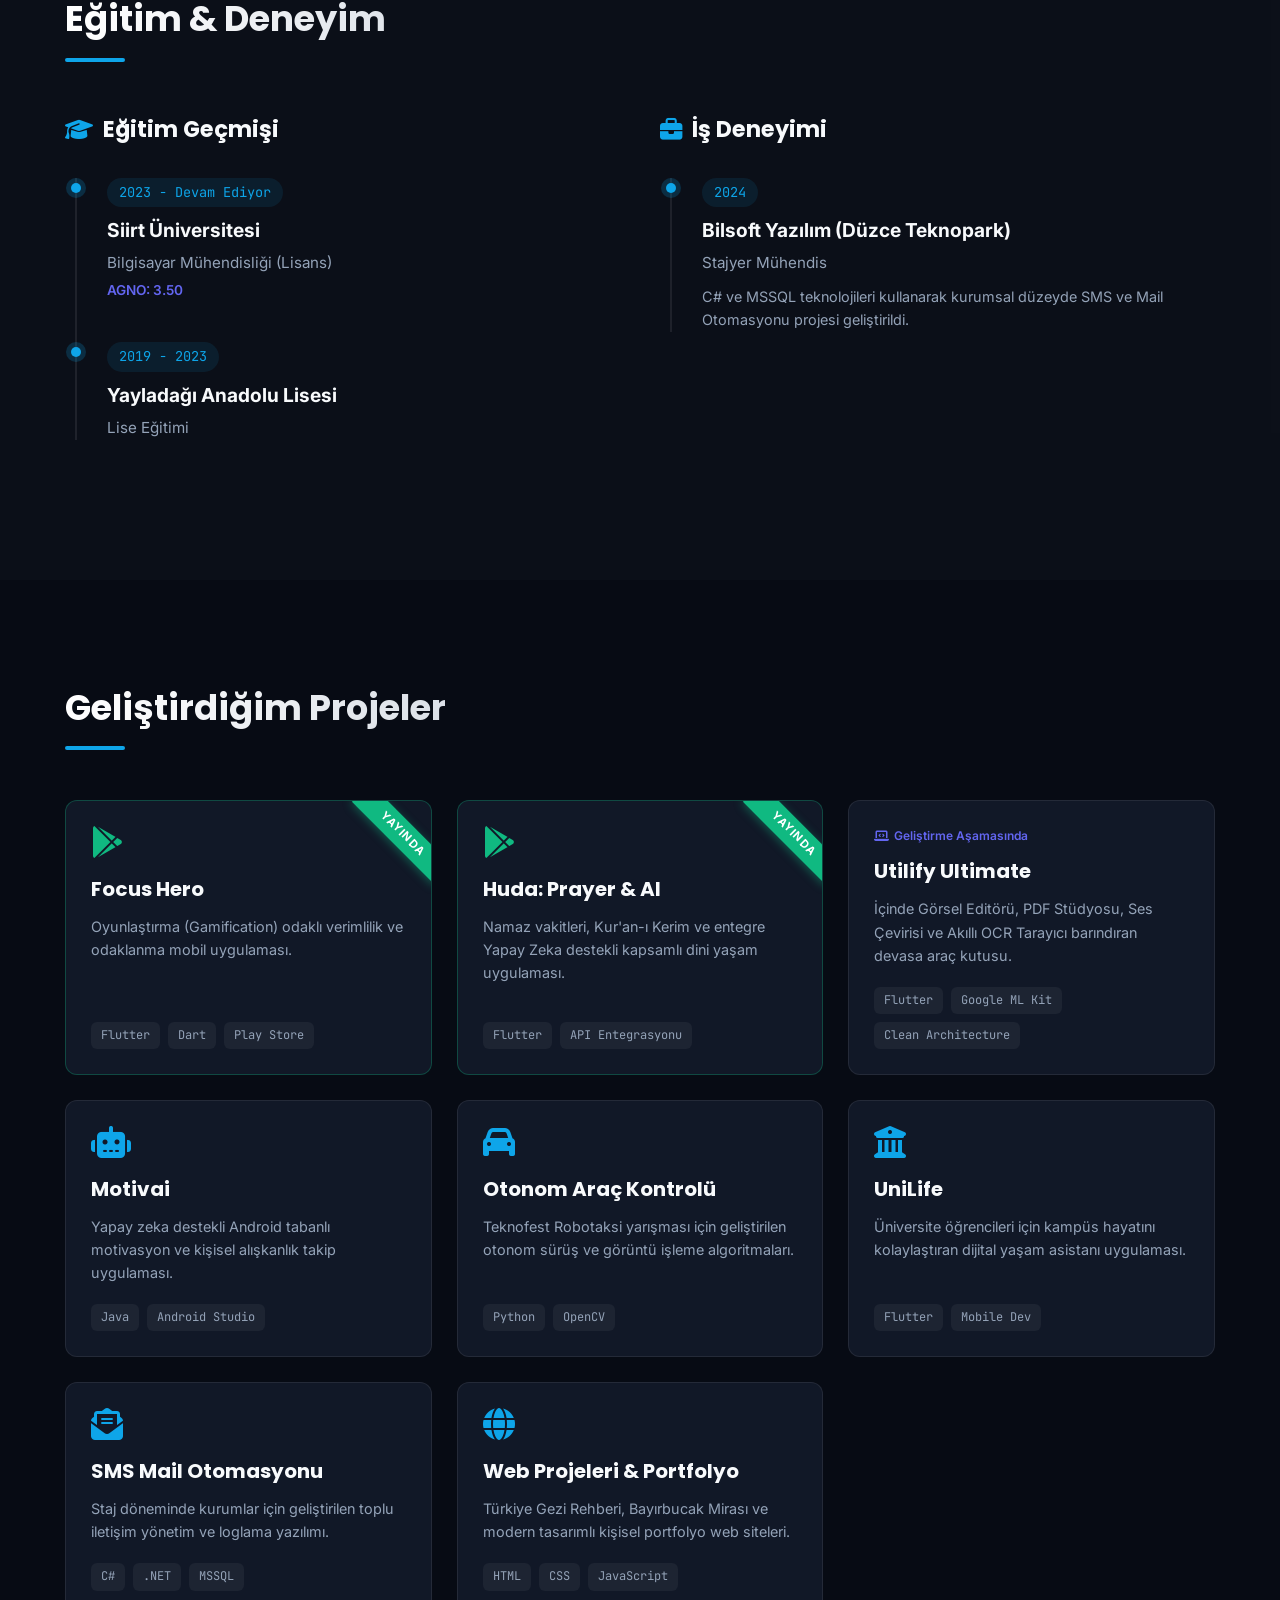
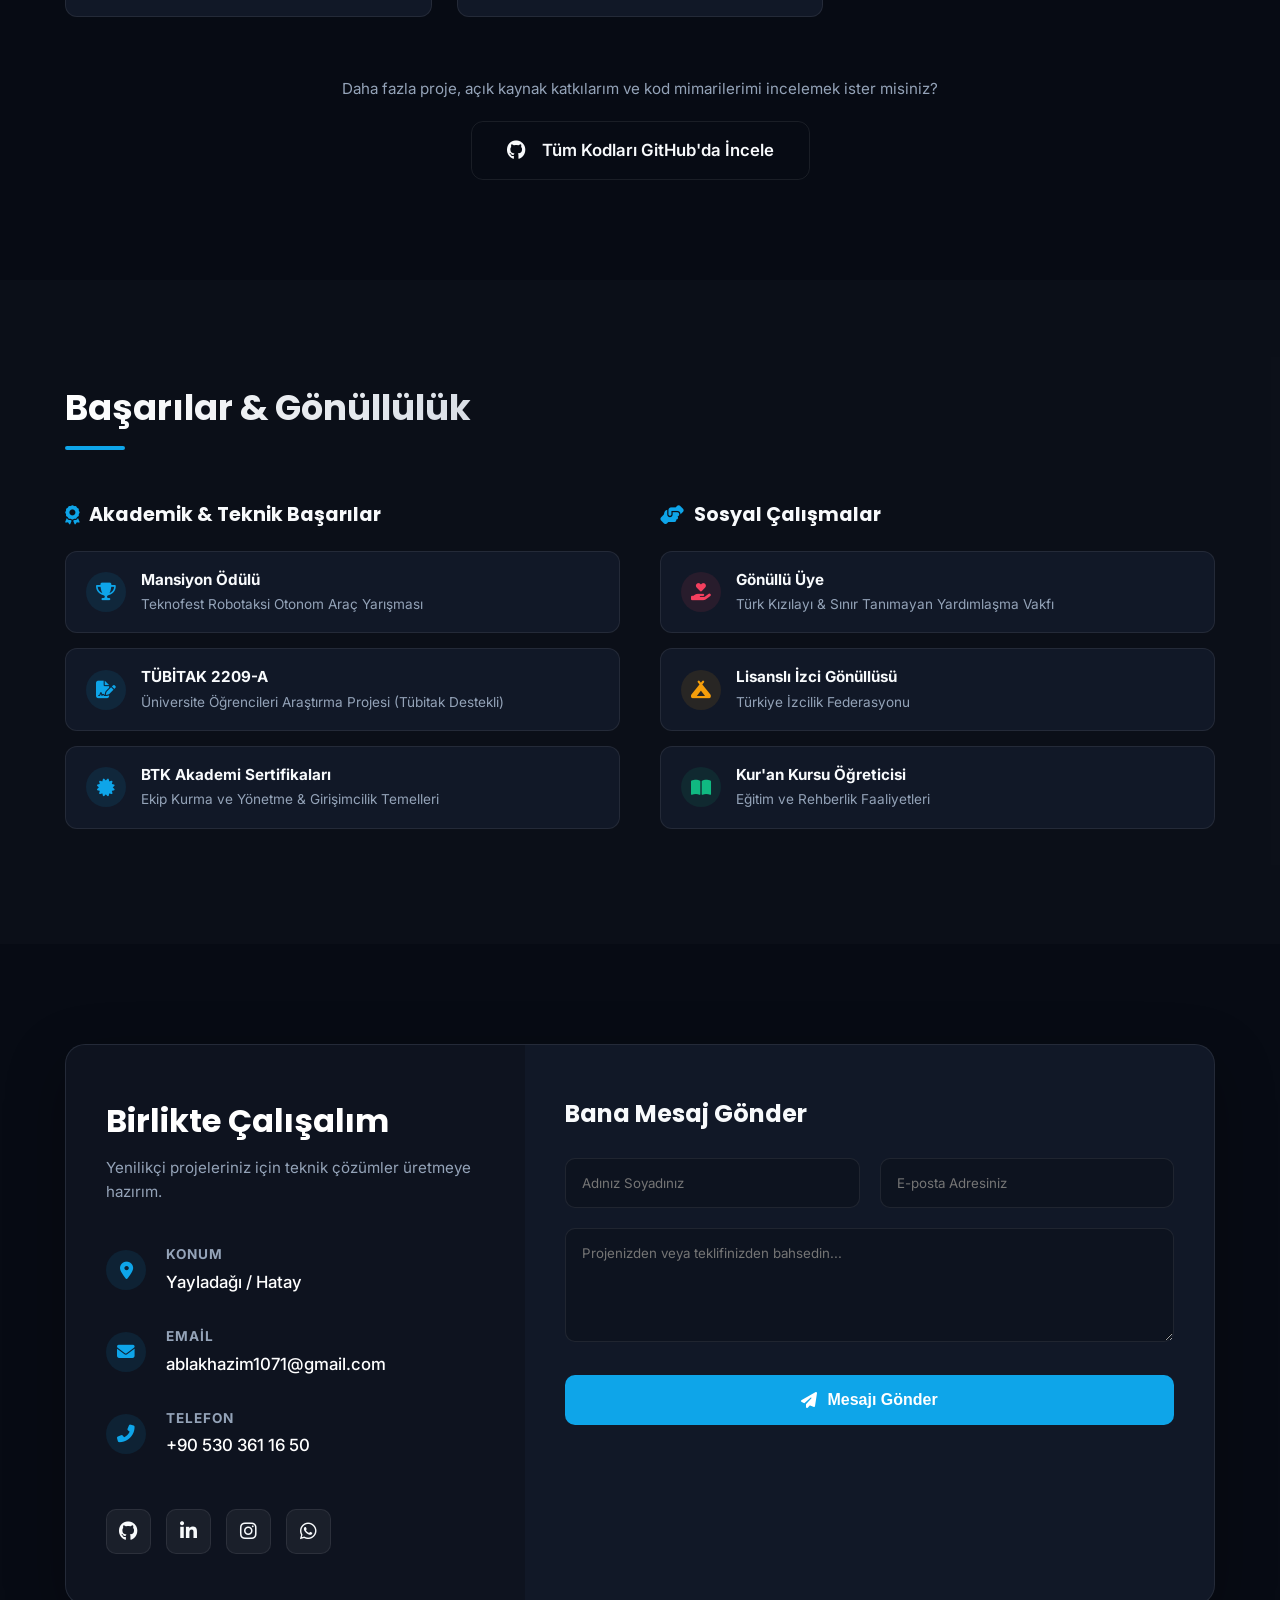
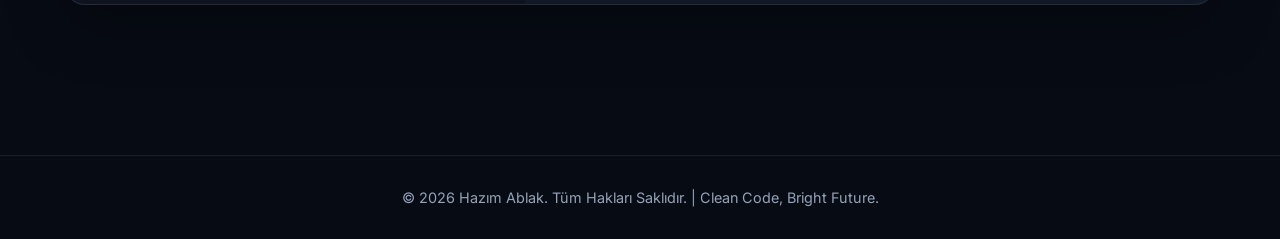
==== commit fa1b5070: "fix: update project description for TÜBİTAK support" ====
--- a/index.html
+++ b/index.html
@@ -3,7 +3,6 @@
 <head>
     <meta charset="UTF-8">
     <meta name="viewport" content="width=device-width, initial-scale=1.0">
-    <meta name="google-site-verification" content="TgcT8mF8En4s0i3_ewFtCk1bW7a_qbwyCU64dg3kA1E" />
     <meta name="google-site-verification" content="Lza9CXO8NprIFcyeqF6St1wtSs-trCPprCe056SlA6Y" />
     <title>Hazım Ablak | Software Developer & Architect</title>
     
@@ -500,7 +499,7 @@
                             <div class="icon-circle"><i class="fas fa-file-signature"></i></div>
                             <div>
                                 <strong style="color: var(--text-white);">TÜBİTAK 2209-A</strong><br>
-                                <span style="color: var(--text-gray); font-size: 0.85rem;">Üniversite Öğrencileri Araştırma Projesi (Başvuru)</span>
+                                <span style="color: var(--text-gray); font-size: 0.85rem;">Üniversite Öğrencileri Araştırma Projesi (Tübitak Destekli)</span>
                             </div>
                         </li>
                         <li>
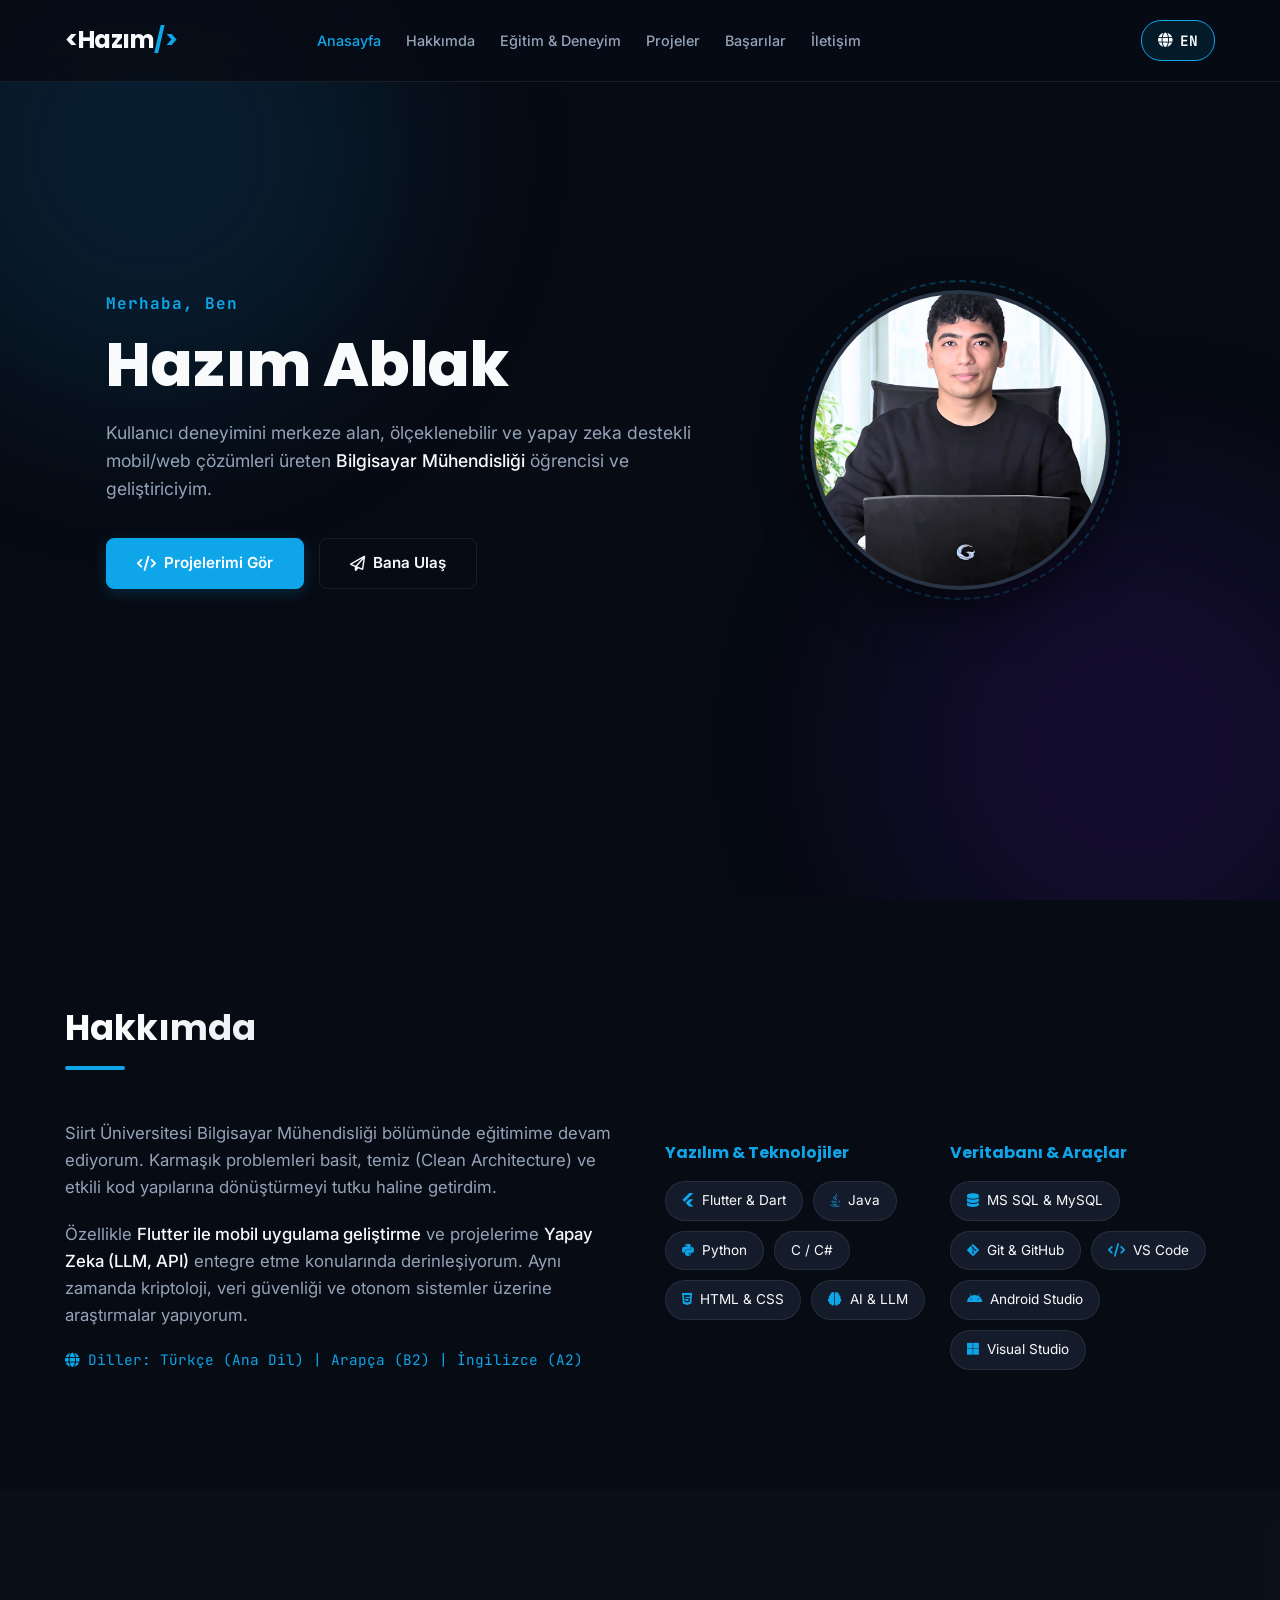
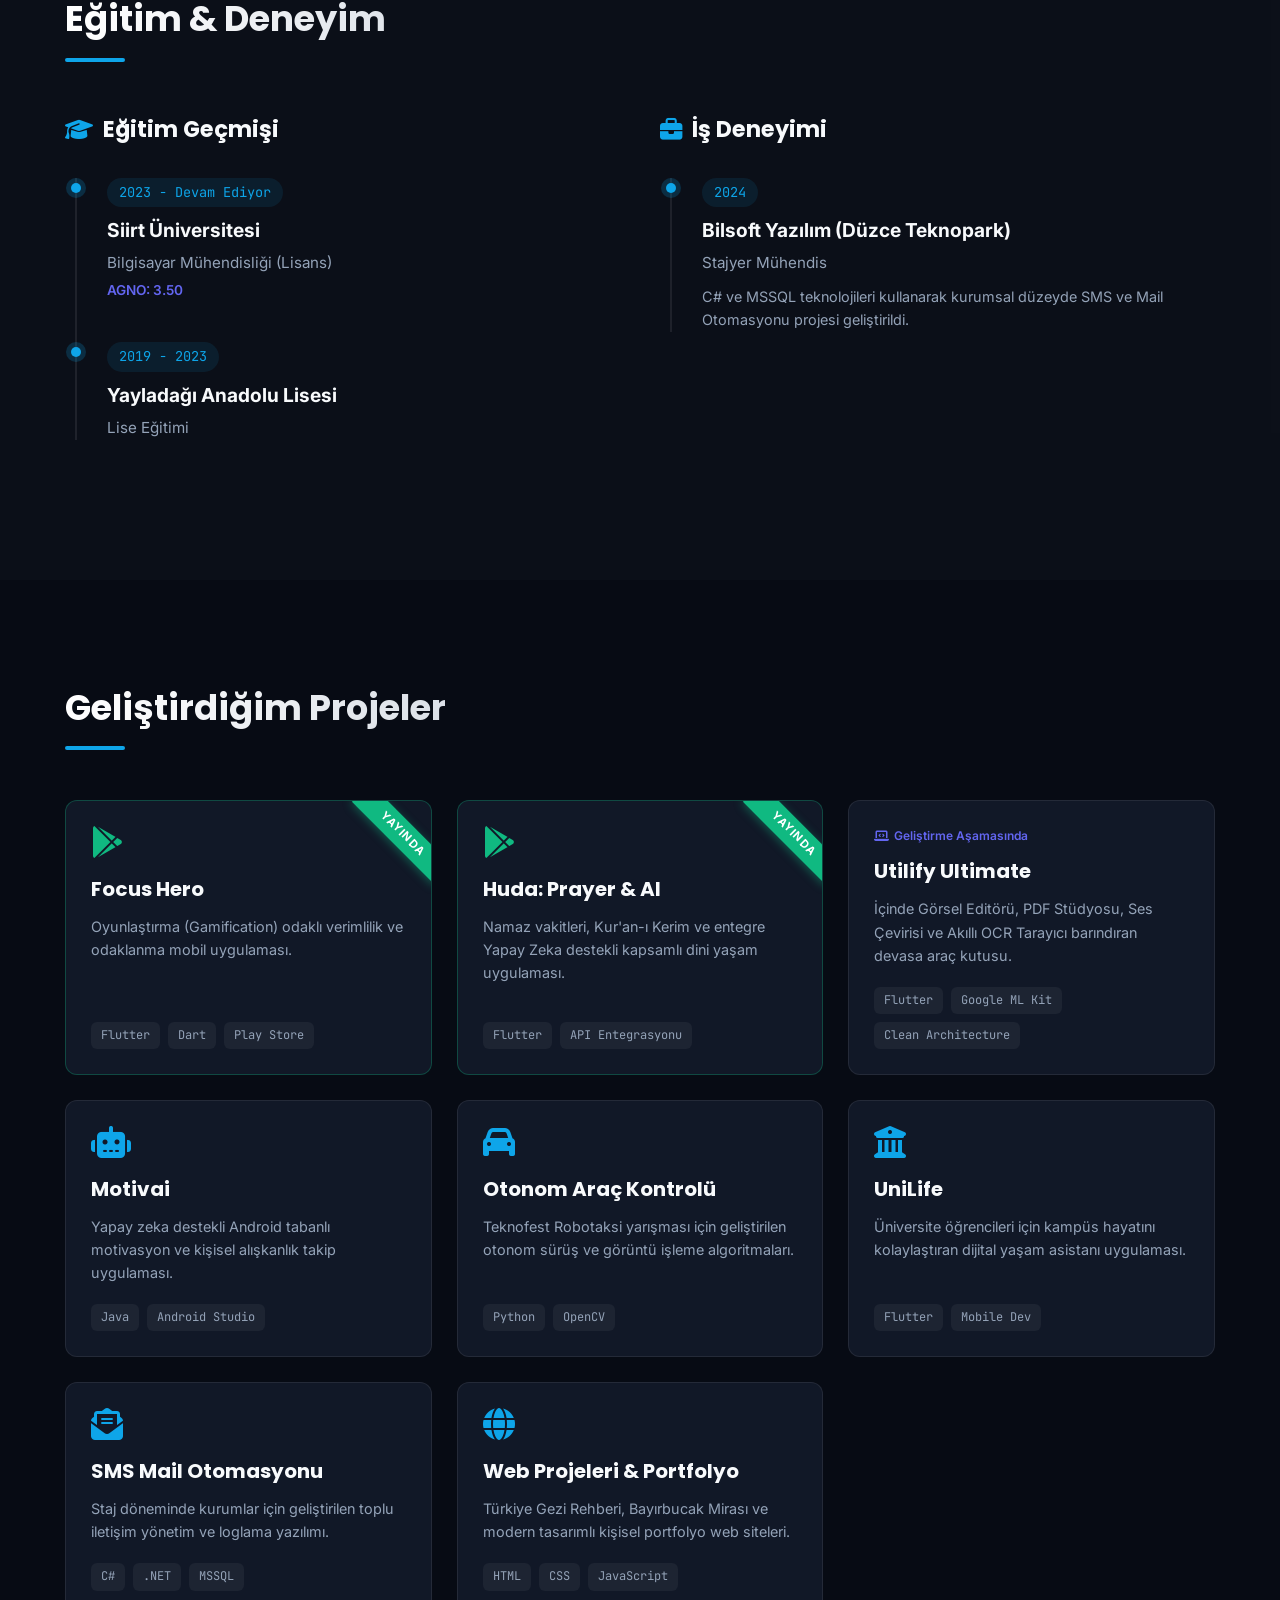
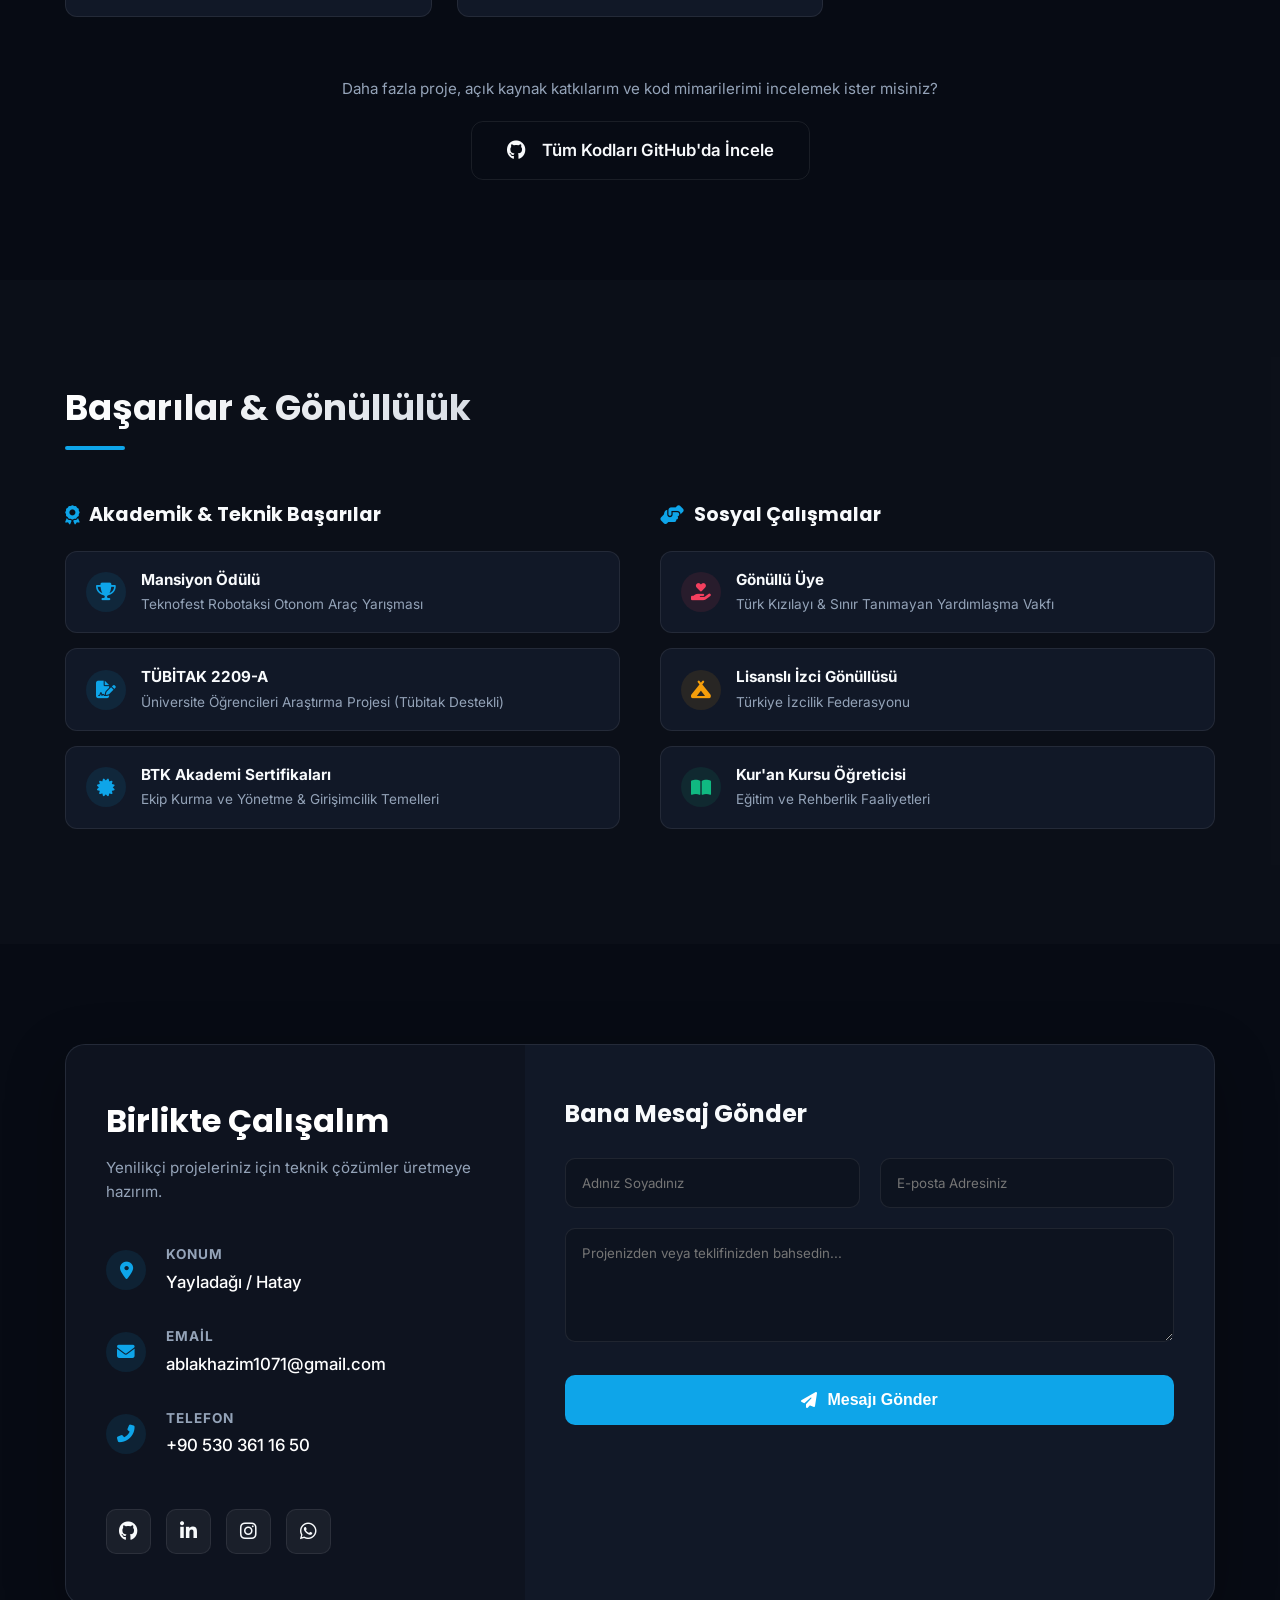
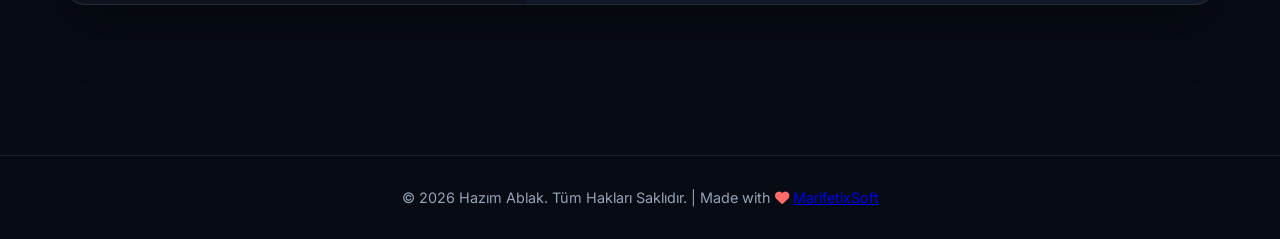
==== commit 9de5e4bb: "fix: update footer content with new attribution and styling" ====
--- a/index.html
+++ b/index.html
@@ -596,7 +596,7 @@
     </section>
 
     <footer>
-        <p>&copy; 2026 Hazım Ablak. Tüm Hakları Saklıdır. | Clean Code, Bright Future.</p>
+        <p>&copy; 2026 Hazım Ablak. Tüm Hakları Saklıdır. | Made with <i class="fas fa-heart" style="color: #ff6b6b;"></i> <a href="https://marifetix-web-git-main-hazimablaks-projects.vercel.app/" target="_blank" rel="noopener noreferrer">MarifetixSoft</a></p>
     </footer>
 
     <script>
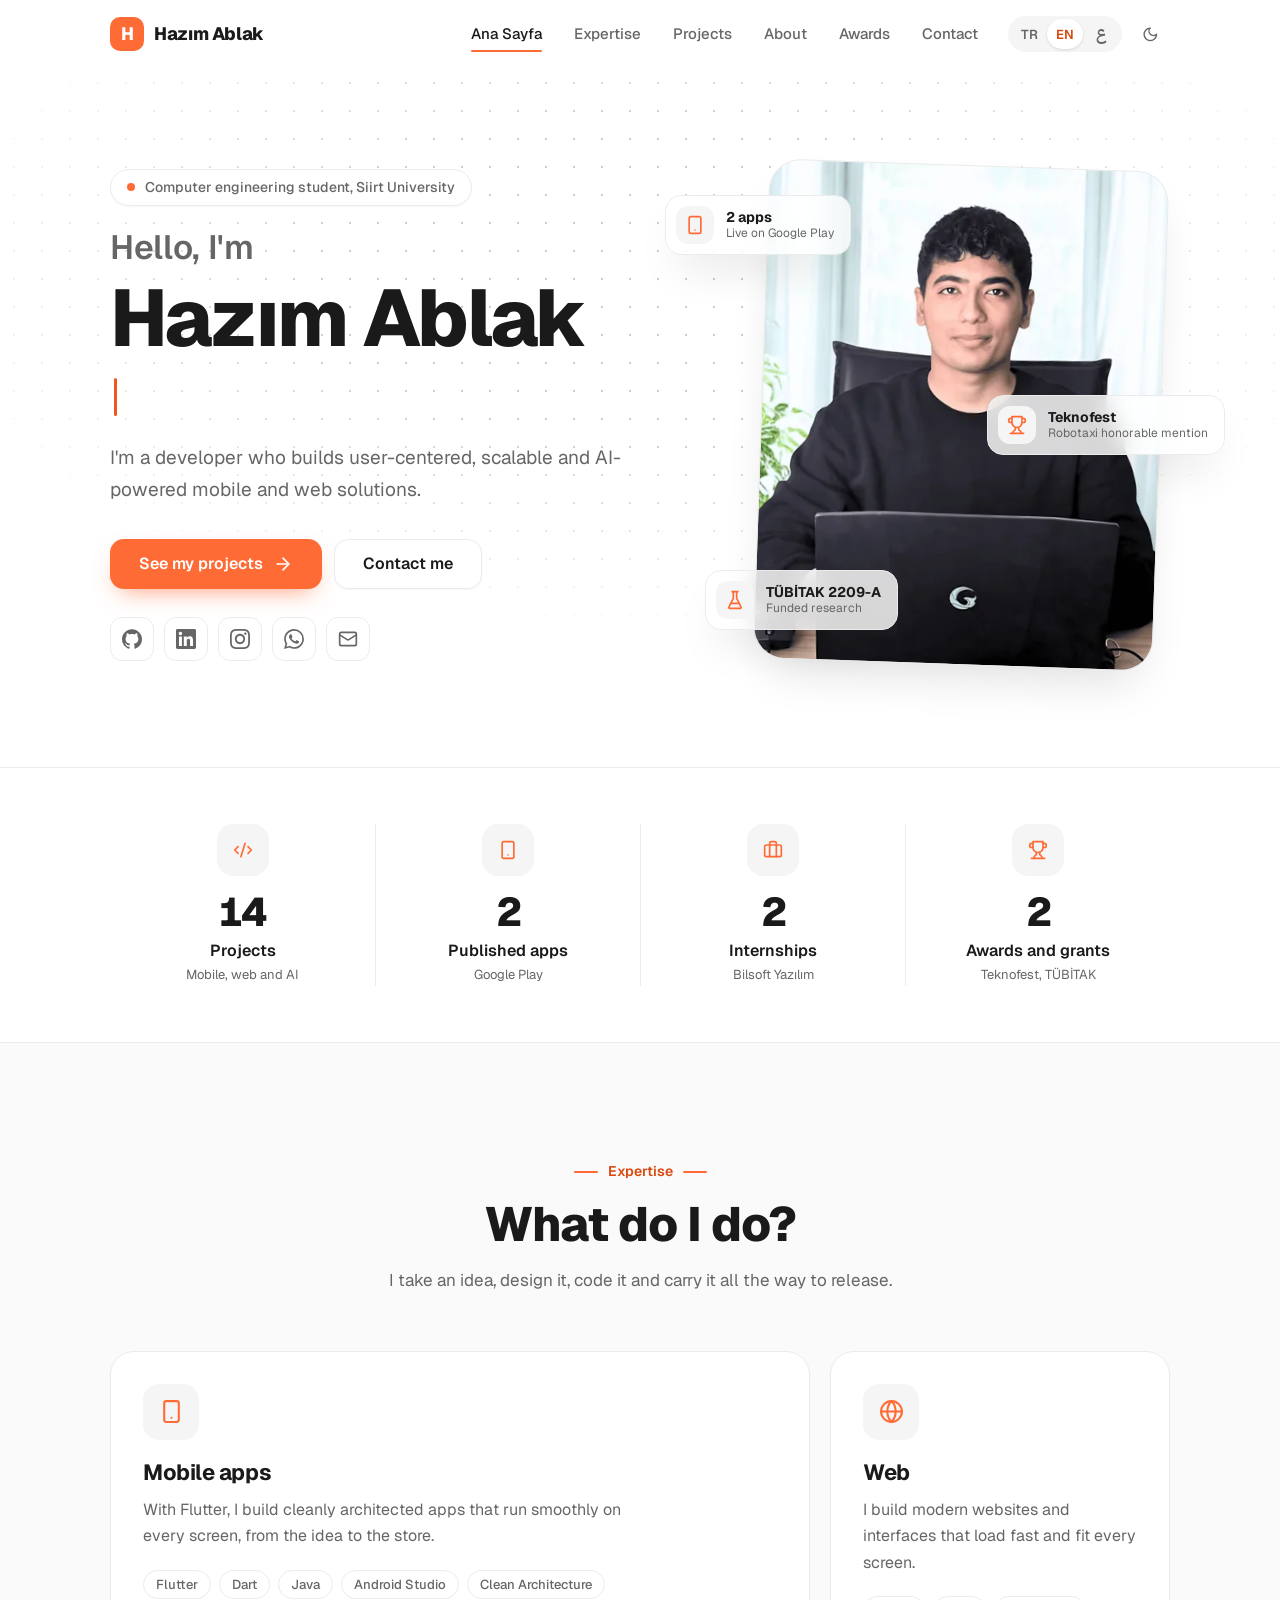
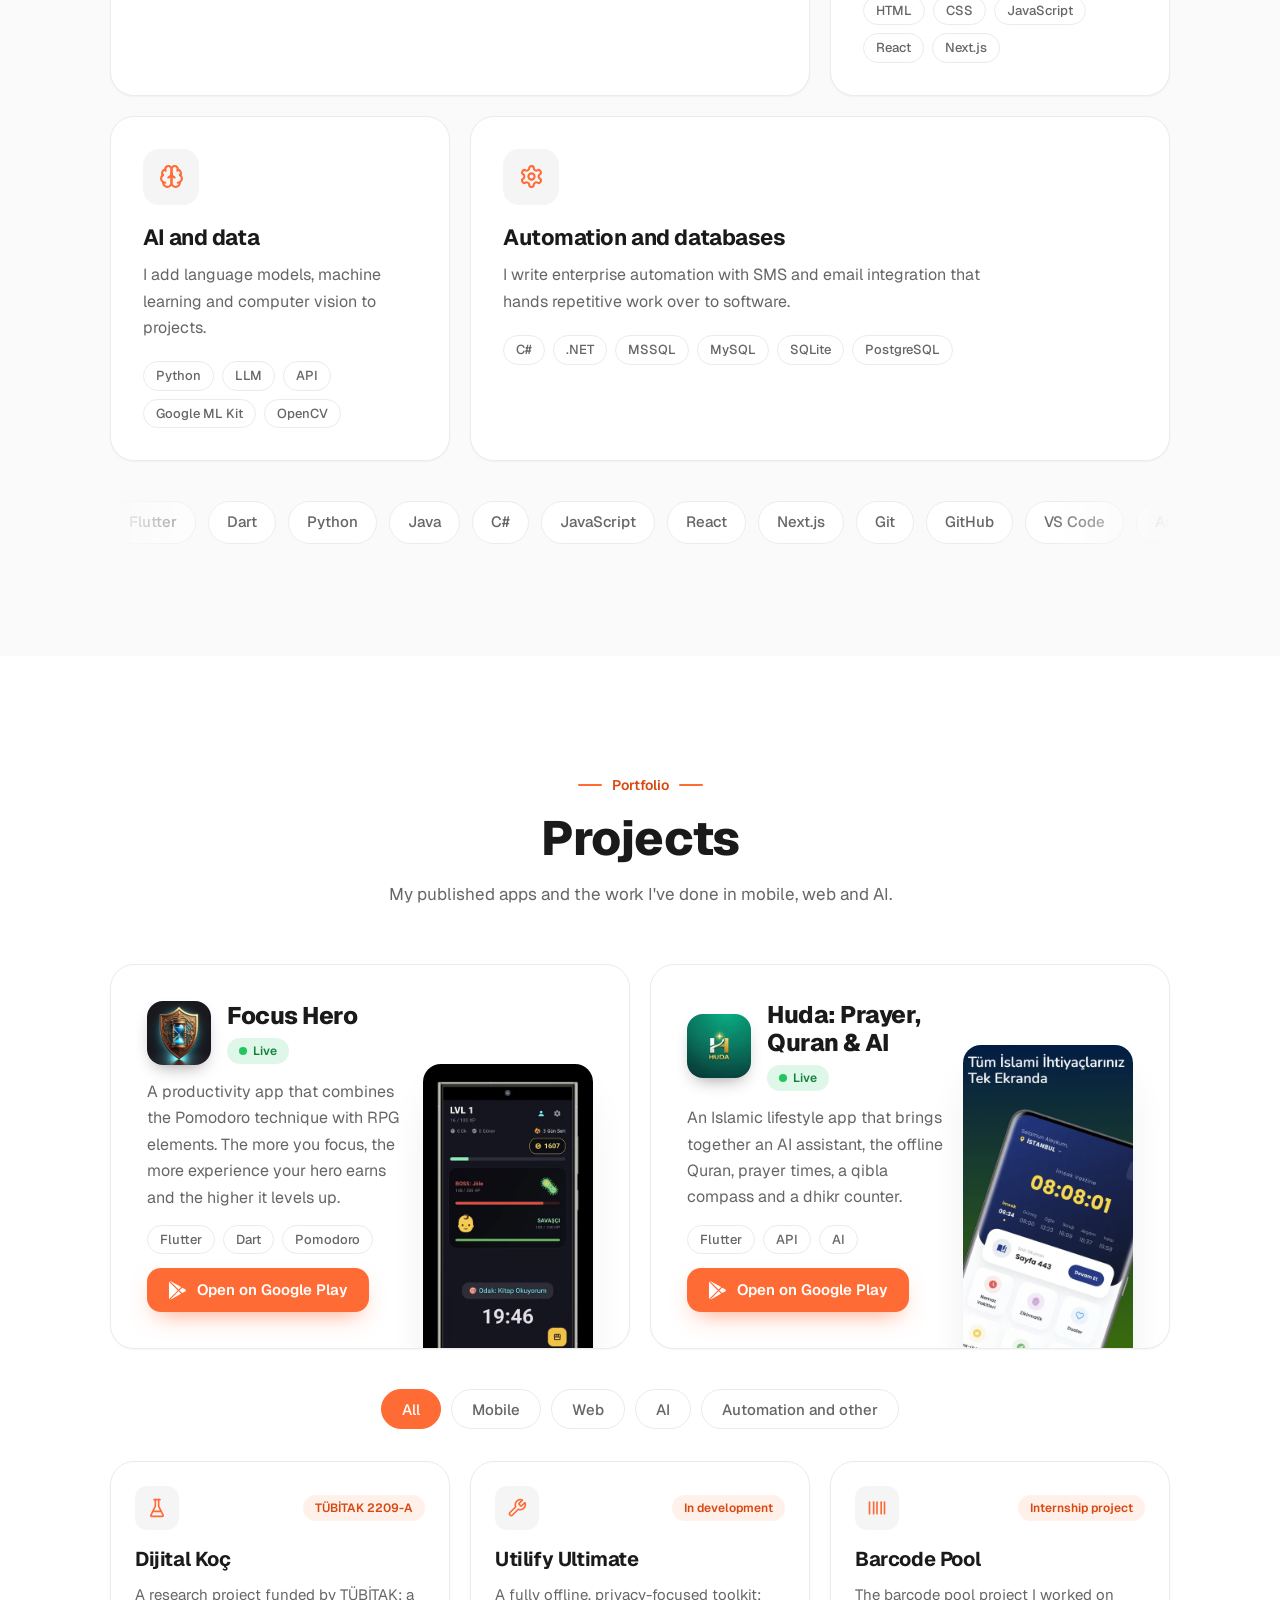
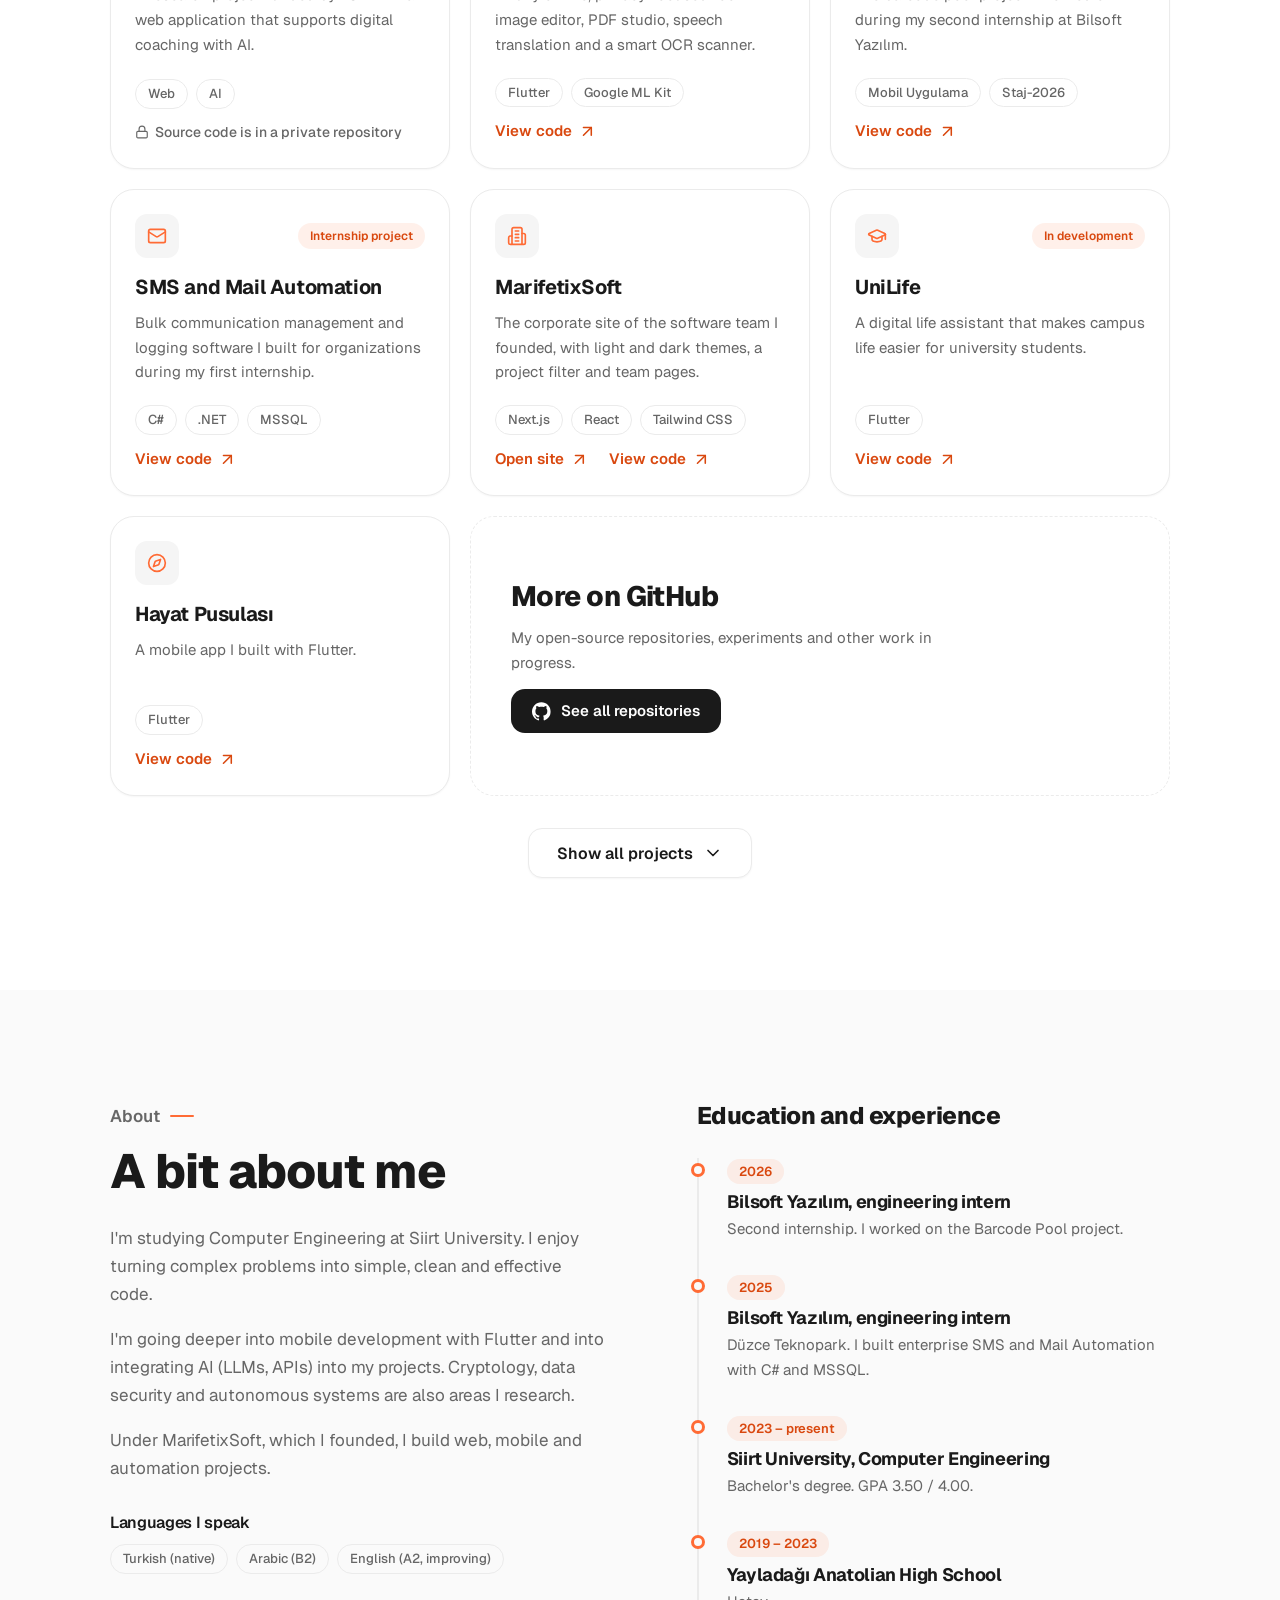
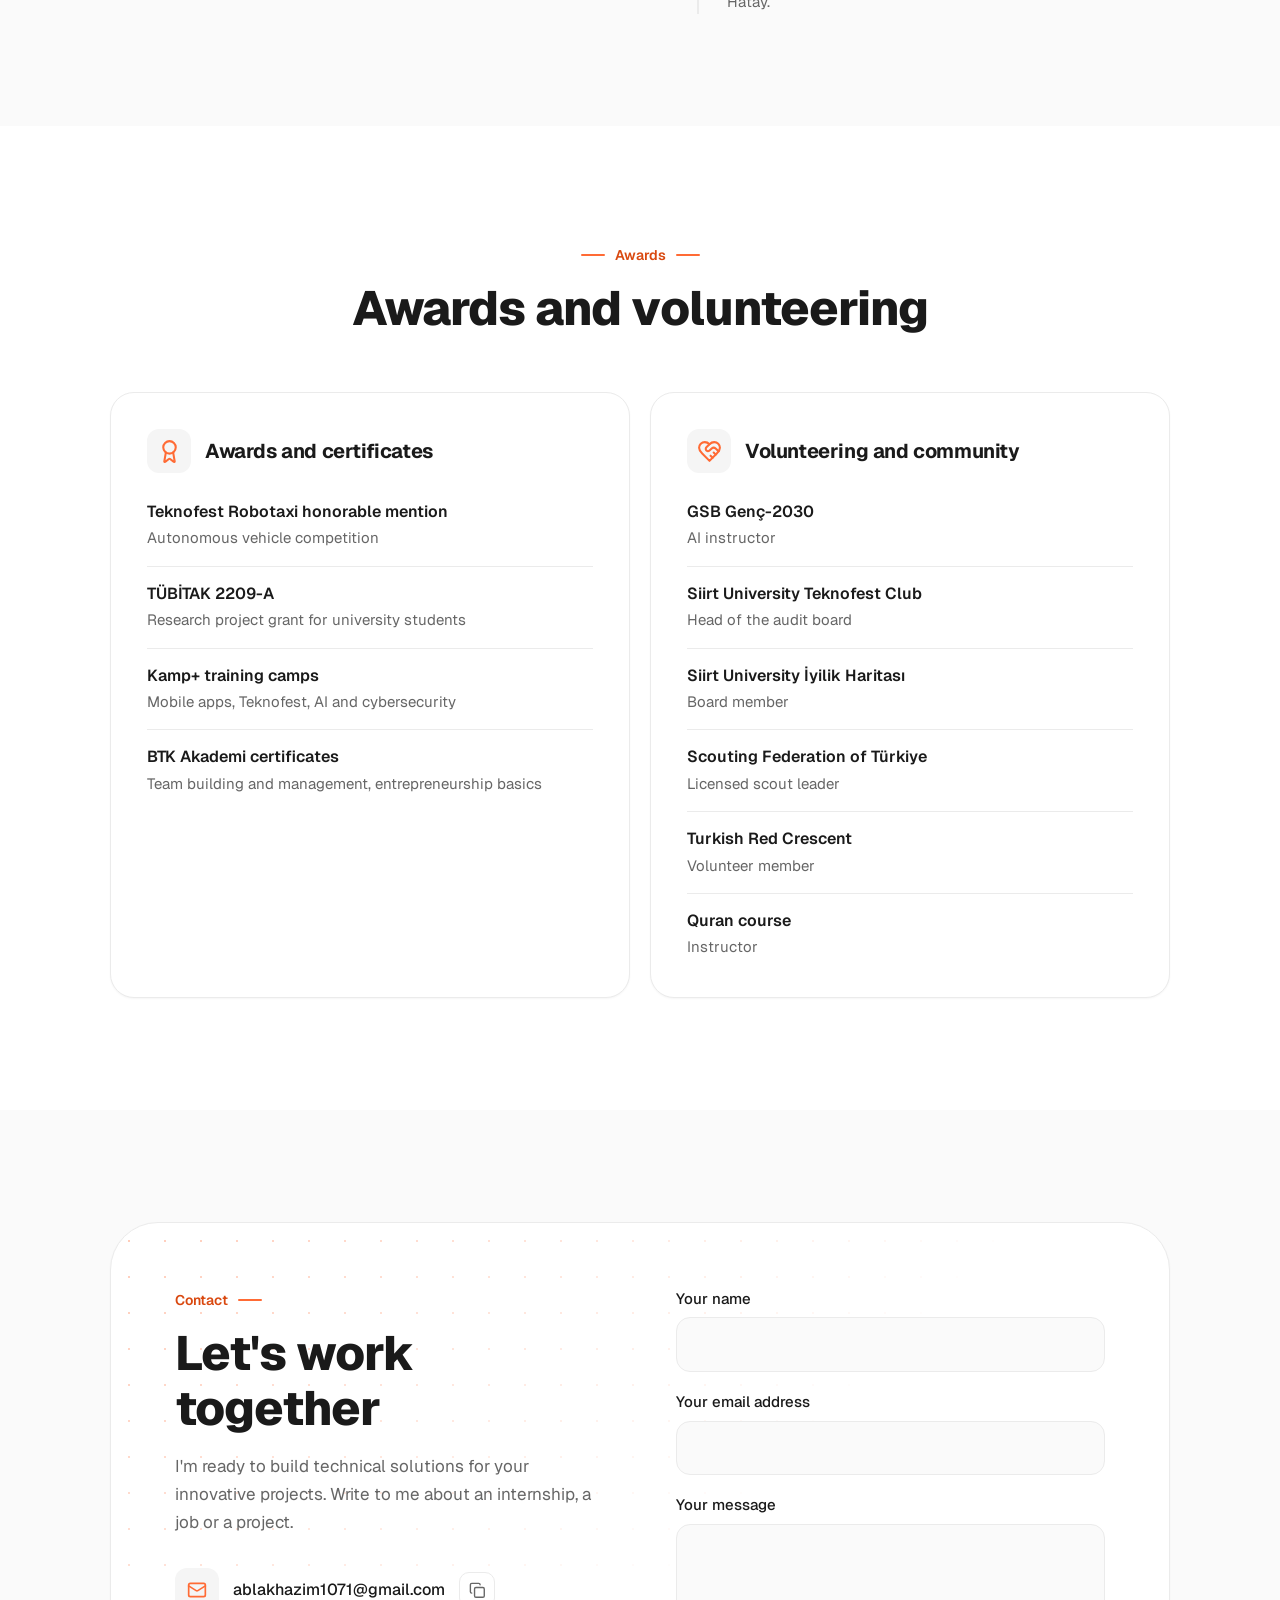
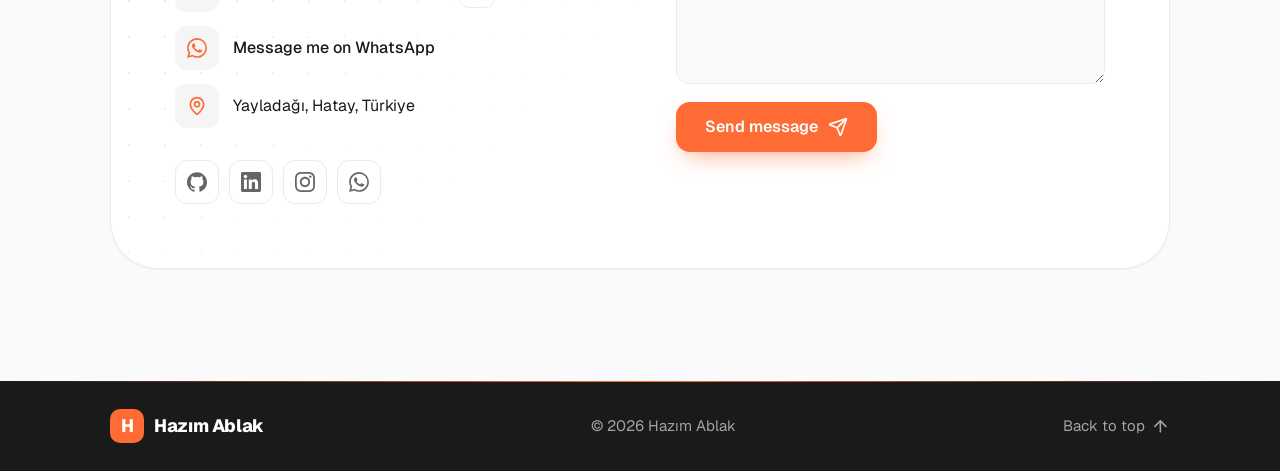
==== commit bfdf2851: "feat: portfolyo sitesi tamamen yenilendi" ====
--- a/index.html
+++ b/index.html
@@ -1,692 +1,521 @@
 <!DOCTYPE html>
-<html lang="tr">
+<html lang="tr" dir="ltr">
 <head>
-    <meta charset="UTF-8">
-    <meta name="viewport" content="width=device-width, initial-scale=1.0">
-    <meta name="google-site-verification" content="Lza9CXO8NprIFcyeqF6St1wtSs-trCPprCe056SlA6Y" />
-    <title>Hazım Ablak | Software Developer & Architect</title>
-    
-    <link rel="preconnect" href="https://fonts.googleapis.com">
-    <link rel="preconnect" href="https://fonts.gstatic.com" crossorigin>
-    <link href="https://fonts.googleapis.com/css2?family=Inter:wght@300;400;500;600&family=Poppins:wght@500;600;700;800&family=JetBrains+Mono:wght@400;700&display=swap" rel="stylesheet">
-    <link rel="stylesheet" href="https://cdnjs.cloudflare.com/ajax/libs/font-awesome/6.4.0/css/all.min.css">
-
-    <style>
-        /* --- MODERN YAZILIMCI TEMASI --- */
-        :root {
-            --bg-dark: #070b14;
-            --bg-panel: #111827;
-            --primary: #0ea5e9;
-            --secondary: #6366f1;
-            --success: #10b981;
-            --text-white: #f8fafc;
-            --text-gray: #94a3b8;
-            --border-color: rgba(255, 255, 255, 0.08);
-            --font-head: 'Poppins', sans-serif;
-            --font-body: 'Inter', sans-serif;
-            --font-code: 'JetBrains Mono', monospace;
-            --transition: all 0.3s ease-in-out;
-        }
-
-        * { margin: 0; padding: 0; box-sizing: border-box; scroll-behavior: smooth; }
-
-        body {
-            background-color: var(--bg-dark);
-            color: var(--text-white);
-            font-family: var(--font-body);
-            overflow-x: hidden;
-            line-height: 1.6;
-            font-size: 16px;
-        }
-
-        /* --- ARKA PLAN EFEKTLERİ --- */
-        .blob-wrapper {
-            position: fixed; top: 0; left: 0; width: 100%; height: 100vh; z-index: -1; pointer-events: none; overflow: hidden;
-        }
-        .blob {
-            position: absolute; border-radius: 50%; filter: blur(90px); opacity: 0.30;
-            animation: float 15s infinite alternate ease-in-out;
-        }
-        .blob-1 { top: -100px; left: -100px; width: 500px; height: 500px; background: #0c4a6e; }
-        .blob-2 { bottom: -100px; right: -100px; width: 500px; height: 500px; background: #31136b; animation-delay: -5s; }
-        
-        @keyframes float {
-            0% { transform: translate(0, 0) scale(1); }
-            100% { transform: translate(40px, 60px) scale(1.1); }
-        }
-
-        /* --- SCROLL REVEAL --- */
-        .reveal { opacity: 0; transform: translateY(30px); transition: all 0.8s cubic-bezier(0.5, 0, 0, 1); }
-        .reveal.active { opacity: 1; transform: translateY(0); }
-
-        /* --- MENÜ (NAVBAR) --- */
-        nav {
-            position: fixed; top: 0; width: 100%; padding: 20px 0;
-            background: rgba(7, 11, 20, 0.85); 
-            -webkit-backdrop-filter: blur(12px); /* Safari & iOS Uyumluluğu */
-            backdrop-filter: blur(12px);         /* Modern Tarayıcılar */
-            z-index: 1000; border-bottom: 1px solid var(--border-color);
-            transition: var(--transition);
-        }
-        .nav-container {
-            max-width: 1200px; margin: 0 auto; padding: 0 25px;
-            display: flex; justify-content: space-between; align-items: center;
-        }
-        .logo {
-            font-family: var(--font-head); font-size: 1.5rem; font-weight: 700;
-            color: var(--text-white); text-decoration: none; letter-spacing: -0.5px;
-        }
-        .logo span { color: var(--primary); }
-        
-        .nav-links { display: flex; gap: 25px; list-style: none; }
-        .nav-links a {
-            text-decoration: none; color: var(--text-gray); font-size: 0.9rem; font-weight: 500; transition: var(--transition);
-        }
-        .nav-links a:hover, .nav-links a.active { color: var(--primary); }
-
-        /* --- BÖLÜMLER --- */
-        section { padding: 100px 0; position: relative; }
-        .container { max-width: 1200px; margin: 0 auto; padding: 0 25px; }
-
-        .section-header { margin-bottom: 50px; }
-        .section-header h2 {
-            font-family: var(--font-head); font-size: 2.2rem; margin-bottom: 10px;
-            background: linear-gradient(to right, #fff, #94a3b8);
-            -webkit-background-clip: text; -webkit-text-fill-color: transparent;
-        }
-        .section-header .line { width: 60px; height: 4px; background: var(--primary); border-radius: 2px; }
-
-        /* --- HERO (ANASAYFA) --- */
-        .hero { min-height: 100vh; display: flex; align-items: center; padding-top: 80px; }
-        .hero-content { display: grid; grid-template-columns: 1.4fr 1fr; gap: 40px; align-items: center; }
-        .hero-text h2 { font-family: var(--font-code); font-size: 1rem; color: var(--primary); margin-bottom: 15px; letter-spacing: 1px; }
-        .hero-text h1 { font-family: var(--font-head); font-size: 3.8rem; line-height: 1.1; font-weight: 800; margin-bottom: 20px; }
-        .hero-text p { color: var(--text-gray); font-size: 1.1rem; max-width: 600px; margin-bottom: 35px; }
-        
-        .hero-btns { display: flex; gap: 15px; }
-        .btn { padding: 12px 30px; border-radius: 8px; font-weight: 600; text-decoration: none; transition: var(--transition); display: inline-flex; align-items: center; gap: 8px; font-size: 0.95rem; }
-        .btn-primary { background: var(--primary); color: #fff; border: 1px solid var(--primary); box-shadow: 0 4px 15px rgba(14, 165, 233, 0.2); }
-        .btn-primary:hover { transform: translateY(-3px); box-shadow: 0 10px 30px rgba(14, 165, 233, 0.4); }
-        .btn-outline { background: transparent; color: var(--text-white); border: 1px solid var(--border-color); }
-        .btn-outline:hover { border-color: var(--text-white); background: rgba(255,255,255,0.05); transform: translateY(-3px); }
-
-        /* HERO IMAGE */
-        .hero-visual { display: flex; justify-content: center; position: relative; }
-        .img-box {
-            width: 300px; height: 300px; border-radius: 50%; overflow: hidden; position: relative; z-index: 2;
-            border: 4px solid rgba(255,255,255,0.05); box-shadow: 0 20px 50px rgba(0,0,0,0.5);
-            background: #1e293b; transition: var(--transition);
-        }
-        .img-box:hover { transform: scale(1.02); border-color: var(--primary); }
-        .img-box img { width: 100%; height: 100%; object-fit: cover; }
-        .deco-box {
-            position: absolute; width: 320px; height: 320px; border: 2px dashed var(--primary); border-radius: 50%;
-            top: -10px; left: 50%; transform: translateX(-50%); z-index: 1; opacity: 0.3;
-            animation: spin 20s linear infinite;
-        }
-        @keyframes spin { 100% { transform: translateX(-50%) rotate(360deg); } }
-
-        /* --- HAKKIMDA & YETENEKLER --- */
-        .about-content { display: grid; grid-template-columns: 1fr 1fr; gap: 50px; }
-        .about-text p { margin-bottom: 20px; color: var(--text-gray); font-size: 1.05rem; }
-        .about-text .highlight { color: var(--text-white); font-weight: 500; }
-        
-        .skills-grid { display: grid; grid-template-columns: 1fr 1fr; gap: 20px; margin-top: 20px; }
-        .skill-category h4 { font-family: var(--font-head); margin-bottom: 15px; color: var(--primary); font-size: 1rem; }
-        .skill-tags { display: flex; flex-wrap: wrap; gap: 10px; }
-        .skill-pill {
-            background: rgba(30, 41, 59, 0.6); border: 1px solid var(--border-color);
-            padding: 8px 16px; border-radius: 20px; font-size: 0.85rem; color: var(--text-white);
-            display: flex; align-items: center; gap: 8px; transition: var(--transition);
-        }
-        .skill-pill i { color: var(--primary); }
-        .skill-pill:hover { border-color: var(--primary); background: rgba(14, 165, 233, 0.15); transform: translateY(-2px); }
-
-        /* --- DENEYİM & EĞİTİM --- */
-        .timeline-wrapper { display: grid; grid-template-columns: 1fr 1fr; gap: 40px; }
-        .timeline-title { font-family: var(--font-head); font-size: 1.4rem; margin-bottom: 30px; display: flex; align-items: center; gap: 10px; }
-        .timeline-title i { color: var(--primary); }
-        .timeline { border-left: 2px solid var(--border-color); padding-left: 30px; margin-left: 10px; }
-        .timeline-item { margin-bottom: 40px; position: relative; }
-        .timeline-item::before {
-            content: ''; position: absolute; left: -36px; top: 5px; width: 10px; height: 10px;
-            background: var(--primary); border-radius: 50%; box-shadow: 0 0 0 5px rgba(14, 165, 233, 0.2);
-        }
-        .timeline-date { font-family: var(--font-code); font-size: 0.85rem; color: var(--primary); margin-bottom: 8px; display: inline-block; background: rgba(14, 165, 233, 0.1); padding: 4px 12px; border-radius: 20px; }
-        .timeline-item h3 { font-size: 1.2rem; margin-bottom: 5px; color: var(--text-white); }
-        .timeline-item h4 { font-size: 0.95rem; color: var(--text-gray); font-weight: 400; }
-        .timeline-item .gpa { margin-top: 5px; font-size: 0.85rem; color: var(--secondary); font-weight: 600; }
-
-        /* --- PROJELER --- */
-        .project-grid { display: grid; grid-template-columns: repeat(auto-fill, minmax(320px, 1fr)); gap: 25px; }
-        .project-card {
-            background: var(--bg-panel); border: 1px solid var(--border-color);
-            border-radius: 12px; padding: 25px; transition: var(--transition);
-            display: flex; flex-direction: column; position: relative; overflow: hidden;
-            text-decoration: none; color: inherit;
-        }
-        .project-card:hover { transform: translateY(-7px); border-color: var(--primary); box-shadow: 0 10px 30px rgba(0,0,0,0.5); }
-        .project-header { display: flex; justify-content: space-between; align-items: start; margin-bottom: 15px; }
-        .folder-icon { color: var(--primary); font-size: 2rem; }
-        .project-card h3 { font-family: var(--font-head); font-size: 1.25rem; margin-bottom: 10px; color: var(--text-white); }
-        .project-card p { color: var(--text-gray); font-size: 0.9rem; margin-bottom: 20px; flex-grow: 1; }
-        .project-tags { display: flex; flex-wrap: wrap; gap: 8px; margin-top: auto; }
-        .tag { font-size: 0.75rem; font-family: var(--font-code); color: var(--text-gray); background: rgba(255,255,255,0.05); padding: 4px 10px; border-radius: 6px; }
-        
-        /* CANLI UYGULAMA ROZETİ */
-        .live-badge {
-            position: absolute; top: 20px; right: -30px; background: var(--success); color: #fff;
-            font-size: 0.7rem; font-weight: bold; padding: 4px 30px; transform: rotate(45deg);
-            box-shadow: 0 2px 10px rgba(16, 185, 129, 0.4); letter-spacing: 1px;
-        }
-        .status-badge { display: inline-flex; align-items: center; gap: 5px; font-size: 0.75rem; font-weight: 600; margin-bottom: 10px; color: var(--secondary); }
-
-        /* --- BAŞARILAR & GÖNÜLLÜLÜK --- */
-        .achievements-wrapper { display: grid; grid-template-columns: 1fr 1fr; gap: 40px; }
-        .achievements-list { list-style: none; }
-        .achievements-list li {
-            background: var(--bg-panel); padding: 16px 20px; border-radius: 12px;
-            margin-bottom: 15px; border: 1px solid var(--border-color);
-            font-size: 0.95rem; display: flex; align-items: center; gap: 15px;
-            transition: var(--transition);
-        }
-        .achievements-list li:hover { border-color: var(--primary); transform: translateX(5px); background: rgba(14, 165, 233, 0.05); }
-        .icon-circle { width: 40px; height: 40px; min-width: 40px; border-radius: 50%; background: rgba(14, 165, 233, 0.1); display: flex; align-items: center; justify-content: center; color: var(--primary); font-size: 1.1rem; }
-        .icon-circle.heart { background: rgba(244, 63, 94, 0.1); color: #f43f5e; }
-
-        /* --- İLETİŞİM --- */
-        .contact-wrapper {
-            background: var(--bg-panel); border-radius: 20px; overflow: hidden;
-            display: grid; grid-template-columns: 1fr 1.5fr;
-            border: 1px solid var(--border-color); box-shadow: 0 20px 60px rgba(0,0,0,0.3);
-        }
-        .contact-left { background: rgba(0,0,0,0.2); padding: 50px 40px; display: flex; flex-direction: column; justify-content: space-between; }
-        .info-row { display: flex; align-items: center; gap: 20px; margin-bottom: 30px; }
-        .info-row h4 { color: var(--text-gray); font-size: 0.85rem; text-transform: uppercase; letter-spacing: 1px; margin-bottom: 3px; }
-        .info-row span { font-weight: 500; font-size: 1.05rem; }
-        .social-links { display: flex; gap: 15px; margin-top: 20px; }
-        .s-link {
-            width: 45px; height: 45px; border-radius: 10px; background: rgba(255,255,255,0.05); border: 1px solid var(--border-color);
-            display: flex; align-items: center; justify-content: center; color: var(--text-white); text-decoration: none; transition: var(--transition); font-size: 1.2rem;
-        }
-        /* --- DİL BUTONU TOGLE --- */
-        .lang-btn {
-            display: flex; align-items: center; gap: 8px;
-            background: rgba(14, 165, 233, 0.1); padding: 8px 16px;
-            border-radius: 20px; border: 1px solid var(--primary);
-            font-family: var(--font-code); font-size: 0.9rem; font-weight: 700;
-            color: var(--text-white); text-decoration: none; transition: var(--transition);
-        }
-        .lang-btn:hover { background: var(--primary); color: #fff; transform: translateY(-2px); box-shadow: 0 4px 12px rgba(14, 165, 233, 0.3); }
-        .lang-toggle span { color: var(--text-gray); }
-        .lang-toggle a { text-decoration: none; color: var(--text-gray); transition: var(--transition); }
-        .lang-toggle a:hover { color: #fff; }
-        .lang-toggle a.active { color: var(--primary); text-shadow: 0 0 10px rgba(14, 165, 233, 0.5); }
-        .s-link:hover { background: var(--primary); border-color: var(--primary); transform: translateY(-3px); }
-        
-        .contact-right { padding: 50px 40px; }
-        .form-grid { display: grid; grid-template-columns: 1fr 1fr; gap: 20px; margin-bottom: 20px; }
-        .input-group input, .input-group textarea {
-            width: 100%; padding: 16px; background: rgba(0,0,0,0.2); border: 1px solid var(--border-color);
-            border-radius: 10px; color: #fff; font-family: var(--font-body); transition: var(--transition);
-        }
-        .input-group input:focus, .input-group textarea:focus { outline: none; border-color: var(--primary); background: rgba(14, 165, 233, 0.05); }
-        .submit-btn {
-            width: 100%; padding: 16px; background: var(--primary); border: none;
-            border-radius: 10px; color: #fff; font-weight: 600; font-size: 1rem; cursor: pointer; transition: var(--transition);
-            display: flex; justify-content: center; align-items: center; gap: 10px;
-        }
-        .submit-btn:hover { background: #0284c7; box-shadow: 0 10px 20px rgba(14, 165, 233, 0.3); }
-
-        footer { text-align: center; padding: 30px; border-top: 1px solid var(--border-color); color: var(--text-gray); font-size: 0.9rem; margin-top: 50px; }
-
-        @media (max-width: 992px) {
-            .hero-content, .about-content, .timeline-wrapper, .achievements-wrapper, .contact-wrapper { grid-template-columns: 1fr; gap: 40px;}
-            .hero-visual { margin-top: 20px; order: -1; }
-            .nav-links { display: none; }
-            .hero-text { text-align: center; }
-            .hero-text p { margin: 0 auto 30px auto; }
-            .hero-btns { justify-content: center; }
-        }
-        @media (max-width: 768px) {
-            .form-grid { grid-template-columns: 1fr; }
-            .section-header h2 { font-size: 1.8rem; }
-            .hero-text h1 { font-size: 2.8rem; }
-        }
-    </style>
+<meta charset="UTF-8">
+<meta name="viewport" content="width=device-width, initial-scale=1">
+<meta name="google-site-verification" content="Lza9CXO8NprIFcyeqF6St1wtSs-trCPprCe056SlA6Y">
+<title data-i18n="meta.title">Hazım Ablak | Mobil ve Web Geliştirici</title>
+<meta name="description" data-i18n-attr="content:meta.desc" content="Hazım Ablak: kullanıcı deneyimini merkeze alan, yapay zeka destekli mobil ve web çözümleri üreten bilgisayar mühendisliği öğrencisi ve geliştirici.">
+<meta name="color-scheme" content="light dark">
+<link rel="canonical" href="https://hazimablak.github.io/">
+<meta property="og:type" content="website">
+<meta property="og:url" content="https://hazimablak.github.io/">
+<meta property="og:title" content="Hazım Ablak | Mobil ve Web Geliştirici">
+<meta property="og:description" content="Yapay zeka destekli mobil ve web çözümleri.">
+<meta property="og:image" content="https://hazimablak.github.io/assets/img/og.jpg">
+<link rel="icon" href="assets/img/favicon.svg" type="image/svg+xml">
+
+<!-- Tema ve dil, sayfa çizilmeden önce ayarlanır (açılışta renk/dil sıçraması olmasın) -->
+<script>
+(function () {
+  var d = document.documentElement, s = null;
+  try { s = window.localStorage; } catch (e) {}
+  var theme = s && s.getItem('theme');
+  if (theme !== 'light' && theme !== 'dark') {
+    theme = window.matchMedia('(prefers-color-scheme: dark)').matches ? 'dark' : 'light';
+  }
+  d.setAttribute('data-theme', theme);
+  var lang = new URLSearchParams(location.search).get('lang') ||
+             (s && s.getItem('lang')) ||
+             (navigator.language || 'tr').slice(0, 2).toLowerCase();
+  if (['tr', 'en', 'ar'].indexOf(lang) < 0) lang = 'en';
+  d.lang = lang;
+  d.dir = lang === 'ar' ? 'rtl' : 'ltr';
+  d.classList.add('js');
+})();
+</script>
+
+<link rel="preconnect" href="https://fonts.googleapis.com">
+<link rel="preconnect" href="https://fonts.gstatic.com" crossorigin>
+<link href="https://fonts.googleapis.com/css2?family=Geist:wght@400;500;600;700;800&family=IBM+Plex+Sans+Arabic:wght@400;500;600;700&display=swap" rel="stylesheet">
+<link rel="stylesheet" href="assets/css/style.css">
 </head>
 <body>
 
-    <div class="blob-wrapper">
-        <div class="blob blob-1"></div>
-        <div class="blob blob-2"></div>
-    </div>
-
-    <nav>
-        <div class="nav-container">
-            <a href="#" class="logo">&lt;Hazım<span>/&gt;</span></a>
-            <ul class="nav-links">
-                <li><a href="#home" class="active">Anasayfa</a></li>
-                <li><a href="#about">Hakkımda</a></li>
-                <li><a href="#resume">Eğitim & Deneyim</a></li>
-                <li><a href="#projects">Projeler</a></li>
-                <li><a href="#achievements">Başarılar</a></li> 
-                <li><a href="#contact">İletişim</a></li>
-            </ul>
-            <ul class="nav-links">
-                </ul>
-            
-            <a href="en.html" class="lang-btn">
-                <i class="fas fa-globe"></i> EN
-            </a>
-        </div>
+<!-- İkon seti: Lucide (arayüz) ve Simple Icons (marka). <use href="#i-ad"> ile çağrılır. -->
+<svg xmlns="http://www.w3.org/2000/svg" width="0" height="0" style="position:absolute" aria-hidden="true">
+  <symbol id="i-moon" viewBox="0 0 24 24"><path d="M12 3a6 6 0 0 0 9 9 9 9 0 1 1-9-9Z" /></symbol>
+  <symbol id="i-sun" viewBox="0 0 24 24"><circle cx="12" cy="12" r="4" /><path d="M12 2v2" /><path d="M12 20v2" /><path d="m4.93 4.93 1.41 1.41" /><path d="m17.66 17.66 1.41 1.41" /><path d="M2 12h2" /><path d="M20 12h2" /><path d="m6.34 17.66-1.41 1.41" /><path d="m19.07 4.93-1.41 1.41" /></symbol>
+  <symbol id="i-menu" viewBox="0 0 24 24"><line x1="4" x2="20" y1="12" y2="12" /><line x1="4" x2="20" y1="6" y2="6" /><line x1="4" x2="20" y1="18" y2="18" /></symbol>
+  <symbol id="i-arrow-right" viewBox="0 0 24 24"><path d="M5 12h14" /><path d="m12 5 7 7-7 7" /></symbol>
+  <symbol id="i-smartphone" viewBox="0 0 24 24"><rect width="14" height="20" x="5" y="2" rx="2" ry="2" /><path d="M12 18h.01" /></symbol>
+  <symbol id="i-trophy" viewBox="0 0 24 24"><path d="M6 9H4.5a2.5 2.5 0 0 1 0-5H6" /><path d="M18 9h1.5a2.5 2.5 0 0 0 0-5H18" /><path d="M4 22h16" /><path d="M10 14.66V17c0 .55-.47.98-.97 1.21C7.85 18.75 7 20.24 7 22" /><path d="M14 14.66V17c0 .55.47.98.97 1.21C16.15 18.75 17 20.24 17 22" /><path d="M18 2H6v7a6 6 0 0 0 12 0V2Z" /></symbol>
+  <symbol id="i-flask-conical" viewBox="0 0 24 24"><path d="M10 2v7.527a2 2 0 0 1-.211.896L4.72 20.55a1 1 0 0 0 .9 1.45h12.76a1 1 0 0 0 .9-1.45l-5.069-10.127A2 2 0 0 1 14 9.527V2" /><path d="M8.5 2h7" /><path d="M7 16h10" /></symbol>
+  <symbol id="i-code-xml" viewBox="0 0 24 24"><path d="m18 16 4-4-4-4" /><path d="m6 8-4 4 4 4" /><path d="m14.5 4-5 16" /></symbol>
+  <symbol id="i-briefcase" viewBox="0 0 24 24"><path d="M16 20V4a2 2 0 0 0-2-2h-4a2 2 0 0 0-2 2v16" /><rect width="20" height="14" x="2" y="6" rx="2" /></symbol>
+  <symbol id="i-globe" viewBox="0 0 24 24"><circle cx="12" cy="12" r="10" /><path d="M12 2a14.5 14.5 0 0 0 0 20 14.5 14.5 0 0 0 0-20" /><path d="M2 12h20" /></symbol>
+  <symbol id="i-brain" viewBox="0 0 24 24"><path d="M12 5a3 3 0 1 0-5.997.125 4 4 0 0 0-2.526 5.77 4 4 0 0 0 .556 6.588A4 4 0 1 0 12 18Z" /><path d="M12 5a3 3 0 1 1 5.997.125 4 4 0 0 1 2.526 5.77 4 4 0 0 1-.556 6.588A4 4 0 1 1 12 18Z" /><path d="M15 13a4.5 4.5 0 0 1-3-4 4.5 4.5 0 0 1-3 4" /><path d="M17.599 6.5a3 3 0 0 0 .399-1.375" /><path d="M6.003 5.125A3 3 0 0 0 6.401 6.5" /><path d="M3.477 10.896a4 4 0 0 1 .585-.396" /><path d="M19.938 10.5a4 4 0 0 1 .585.396" /><path d="M6 18a4 4 0 0 1-1.967-.516" /><path d="M19.967 17.484A4 4 0 0 1 18 18" /></symbol>
+  <symbol id="i-settings" viewBox="0 0 24 24"><path d="M12.22 2h-.44a2 2 0 0 0-2 2v.18a2 2 0 0 1-1 1.73l-.43.25a2 2 0 0 1-2 0l-.15-.08a2 2 0 0 0-2.73.73l-.22.38a2 2 0 0 0 .73 2.73l.15.1a2 2 0 0 1 1 1.72v.51a2 2 0 0 1-1 1.74l-.15.09a2 2 0 0 0-.73 2.73l.22.38a2 2 0 0 0 2.73.73l.15-.08a2 2 0 0 1 2 0l.43.25a2 2 0 0 1 1 1.73V20a2 2 0 0 0 2 2h.44a2 2 0 0 0 2-2v-.18a2 2 0 0 1 1-1.73l.43-.25a2 2 0 0 1 2 0l.15.08a2 2 0 0 0 2.73-.73l.22-.39a2 2 0 0 0-.73-2.73l-.15-.08a2 2 0 0 1-1-1.74v-.5a2 2 0 0 1 1-1.74l.15-.09a2 2 0 0 0 .73-2.73l-.22-.38a2 2 0 0 0-2.73-.73l-.15.08a2 2 0 0 1-2 0l-.43-.25a2 2 0 0 1-1-1.73V4a2 2 0 0 0-2-2z" /><circle cx="12" cy="12" r="3" /></symbol>
+  <symbol id="i-wrench" viewBox="0 0 24 24"><path d="M14.7 6.3a1 1 0 0 0 0 1.4l1.6 1.6a1 1 0 0 0 1.4 0l3.77-3.77a6 6 0 0 1-7.94 7.94l-6.91 6.91a2.12 2.12 0 0 1-3-3l6.91-6.91a6 6 0 0 1 7.94-7.94l-3.76 3.76z" /></symbol>
+  <symbol id="i-car" viewBox="0 0 24 24"><path d="M19 17h2c.6 0 1-.4 1-1v-3c0-.9-.7-1.7-1.5-1.9C18.7 10.6 16 10 16 10s-1.3-1.4-2.2-2.3c-.5-.4-1.1-.7-1.8-.7H5c-.6 0-1.1.4-1.4.9l-1.4 2.9A3.7 3.7 0 0 0 2 12v4c0 .6.4 1 1 1h2" /><circle cx="7" cy="17" r="2" /><path d="M9 17h6" /><circle cx="17" cy="17" r="2" /></symbol>
+  <symbol id="i-barcode" viewBox="0 0 24 24"><path d="M3 5v14" /><path d="M8 5v14" /><path d="M12 5v14" /><path d="M17 5v14" /><path d="M21 5v14" /></symbol>
+  <symbol id="i-mail" viewBox="0 0 24 24"><rect width="20" height="16" x="2" y="4" rx="2" /><path d="m22 7-8.97 5.7a1.94 1.94 0 0 1-2.06 0L2 7" /></symbol>
+  <symbol id="i-building-2" viewBox="0 0 24 24"><path d="M6 22V4a2 2 0 0 1 2-2h8a2 2 0 0 1 2 2v18Z" /><path d="M6 12H4a2 2 0 0 0-2 2v6a2 2 0 0 0 2 2h2" /><path d="M18 9h2a2 2 0 0 1 2 2v9a2 2 0 0 1-2 2h-2" /><path d="M10 6h4" /><path d="M10 10h4" /><path d="M10 14h4" /><path d="M10 18h4" /></symbol>
+  <symbol id="i-graduation-cap" viewBox="0 0 24 24"><path d="M21.42 10.922a1 1 0 0 0-.019-1.838L12.83 5.18a2 2 0 0 0-1.66 0L2.6 9.08a1 1 0 0 0 0 1.832l8.57 3.908a2 2 0 0 0 1.66 0z" /><path d="M22 10v6" /><path d="M6 12.5V16a6 3 0 0 0 12 0v-3.5" /></symbol>
+  <symbol id="i-sparkles" viewBox="0 0 24 24"><path d="M9.937 15.5A2 2 0 0 0 8.5 14.063l-6.135-1.582a.5.5 0 0 1 0-.962L8.5 9.936A2 2 0 0 0 9.937 8.5l1.582-6.135a.5.5 0 0 1 .963 0L14.063 8.5A2 2 0 0 0 15.5 9.937l6.135 1.581a.5.5 0 0 1 0 .964L15.5 14.063a2 2 0 0 0-1.437 1.437l-1.582 6.135a.5.5 0 0 1-.963 0z" /><path d="M20 3v4" /><path d="M22 5h-4" /><path d="M4 17v2" /><path d="M5 18H3" /></symbol>
+  <symbol id="i-compass" viewBox="0 0 24 24"><path d="m16.24 7.76-1.804 5.411a2 2 0 0 1-1.265 1.265L7.76 16.24l1.804-5.411a2 2 0 0 1 1.265-1.265z" /><circle cx="12" cy="12" r="10" /></symbol>
+  <symbol id="i-landmark" viewBox="0 0 24 24"><line x1="3" x2="21" y1="22" y2="22" /><line x1="6" x2="6" y1="18" y2="11" /><line x1="10" x2="10" y1="18" y2="11" /><line x1="14" x2="14" y1="18" y2="11" /><line x1="18" x2="18" y1="18" y2="11" /><polygon points="12 2 20 7 4 7" /></symbol>
+  <symbol id="i-map" viewBox="0 0 24 24"><path d="M14.106 5.553a2 2 0 0 0 1.788 0l3.659-1.83A1 1 0 0 1 21 4.619v12.764a1 1 0 0 1-.553.894l-4.553 2.277a2 2 0 0 1-1.788 0l-4.212-2.106a2 2 0 0 0-1.788 0l-3.659 1.83A1 1 0 0 1 3 19.381V6.618a1 1 0 0 1 .553-.894l4.553-2.277a2 2 0 0 1 1.788 0z" /><path d="M15 5.764v15" /><path d="M9 3.236v15" /></symbol>
+  <symbol id="i-gamepad-2" viewBox="0 0 24 24"><line x1="6" x2="10" y1="11" y2="11" /><line x1="8" x2="8" y1="9" y2="13" /><line x1="15" x2="15.01" y1="12" y2="12" /><line x1="18" x2="18.01" y1="10" y2="10" /><path d="M17.32 5H6.68a4 4 0 0 0-3.978 3.59c-.006.052-.01.101-.017.152C2.604 9.416 2 14.456 2 16a3 3 0 0 0 3 3c1 0 1.5-.5 2-1l1.414-1.414A2 2 0 0 1 9.828 16h4.344a2 2 0 0 1 1.414.586L17 18c.5.5 1 1 2 1a3 3 0 0 0 3-3c0-1.545-.604-6.584-.685-7.258-.007-.05-.011-.1-.017-.151A4 4 0 0 0 17.32 5z" /></symbol>
+  <symbol id="i-orbit" viewBox="0 0 24 24"><circle cx="12" cy="12" r="3" /><circle cx="19" cy="5" r="2" /><circle cx="5" cy="19" r="2" /><path d="M10.4 21.9a10 10 0 0 0 9.941-15.416" /><path d="M13.5 2.1a10 10 0 0 0-9.841 15.416" /></symbol>
+  <symbol id="i-arrow-up-right" viewBox="0 0 24 24"><path d="M7 7h10v10" /><path d="M7 17 17 7" /></symbol>
+  <symbol id="i-award" viewBox="0 0 24 24"><path d="m15.477 12.89 1.515 8.526a.5.5 0 0 1-.81.47l-3.58-2.687a1 1 0 0 0-1.197 0l-3.586 2.686a.5.5 0 0 1-.81-.469l1.514-8.526" /><circle cx="12" cy="8" r="6" /></symbol>
+  <symbol id="i-heart-handshake" viewBox="0 0 24 24"><path d="M19 14c1.49-1.46 3-3.21 3-5.5A5.5 5.5 0 0 0 16.5 3c-1.76 0-3 .5-4.5 2-1.5-1.5-2.74-2-4.5-2A5.5 5.5 0 0 0 2 8.5c0 2.3 1.5 4.05 3 5.5l7 7Z" /><path d="M12 5 9.04 7.96a2.17 2.17 0 0 0 0 3.08c.82.82 2.13.85 3 .07l2.07-1.9a2.82 2.82 0 0 1 3.79 0l2.96 2.66" /><path d="m18 15-2-2" /><path d="m15 18-2-2" /></symbol>
+  <symbol id="i-copy" viewBox="0 0 24 24"><rect width="14" height="14" x="8" y="8" rx="2" ry="2" /><path d="M4 16c-1.1 0-2-.9-2-2V4c0-1.1.9-2 2-2h10c1.1 0 2 .9 2 2" /></symbol>
+  <symbol id="i-check" viewBox="0 0 24 24"><path d="M20 6 9 17l-5-5" /></symbol>
+  <symbol id="i-map-pin" viewBox="0 0 24 24"><path d="M20 10c0 4.993-5.539 10.193-7.399 11.799a1 1 0 0 1-1.202 0C9.539 20.193 4 14.993 4 10a8 8 0 0 1 16 0" /><circle cx="12" cy="10" r="3" /></symbol>
+  <symbol id="i-send" viewBox="0 0 24 24"><path d="M14.536 21.686a.5.5 0 0 0 .937-.024l6.5-19a.496.496 0 0 0-.635-.635l-19 6.5a.5.5 0 0 0-.024.937l7.93 3.18a2 2 0 0 1 1.112 1.11z" /><path d="m21.854 2.147-10.94 10.939" /></symbol>
+  <symbol id="i-arrow-up" viewBox="0 0 24 24"><path d="m5 12 7-7 7 7" /><path d="M12 19V5" /></symbol>
+  <symbol id="i-chevron-down" viewBox="0 0 24 24"><path d="m6 9 6 6 6-6" /></symbol>
+  <symbol id="i-lock" viewBox="0 0 24 24"><rect width="18" height="11" x="3" y="11" rx="2" ry="2" /><path d="M7 11V7a5 5 0 0 1 10 0v4" /></symbol>
+  <symbol id="b-github" viewBox="0 0 24 24"><path d="M12 .297c-6.63 0-12 5.373-12 12 0 5.303 3.438 9.8 8.205 11.385.6.113.82-.258.82-.577 0-.285-.01-1.04-.015-2.04-3.338.724-4.042-1.61-4.042-1.61C4.422 18.07 3.633 17.7 3.633 17.7c-1.087-.744.084-.729.084-.729 1.205.084 1.838 1.236 1.838 1.236 1.07 1.835 2.809 1.305 3.495.998.108-.776.417-1.305.76-1.605-2.665-.3-5.466-1.332-5.466-5.93 0-1.31.465-2.38 1.235-3.22-.135-.303-.54-1.523.105-3.176 0 0 1.005-.322 3.3 1.23.96-.267 1.98-.399 3-.405 1.02.006 2.04.138 3 .405 2.28-1.552 3.285-1.23 3.285-1.23.645 1.653.24 2.873.12 3.176.765.84 1.23 1.91 1.23 3.22 0 4.61-2.805 5.625-5.475 5.92.42.36.81 1.096.81 2.22 0 1.606-.015 2.896-.015 3.286 0 .315.21.69.825.57C20.565 22.092 24 17.592 24 12.297c0-6.627-5.373-12-12-12"/></symbol>
+  <symbol id="b-linkedin" viewBox="0 0 24 24"><path d="M20.447 20.452h-3.554v-5.569c0-1.328-.027-3.037-1.852-3.037-1.853 0-2.136 1.445-2.136 2.939v5.667H9.351V9h3.414v1.561h.046c.477-.9 1.637-1.85 3.37-1.85 3.601 0 4.267 2.37 4.267 5.455v6.286zM5.337 7.433c-1.144 0-2.063-.926-2.063-2.065 0-1.138.92-2.063 2.063-2.063 1.14 0 2.064.925 2.064 2.063 0 1.139-.925 2.065-2.064 2.065zm1.782 13.019H3.555V9h3.564v11.452zM22.225 0H1.771C.792 0 0 .774 0 1.729v20.542C0 23.227.792 24 1.771 24h20.451C23.2 24 24 23.227 24 22.271V1.729C24 .774 23.2 0 22.222 0h.003z"/></symbol>
+  <symbol id="b-instagram" viewBox="0 0 24 24"><path d="M12 0C8.74 0 8.333.015 7.053.072 5.775.132 4.905.333 4.14.63c-.789.306-1.459.717-2.126 1.384S.935 3.35.63 4.14C.333 4.905.131 5.775.072 7.053.012 8.333 0 8.74 0 12s.015 3.667.072 4.947c.06 1.277.261 2.148.558 2.913.306.788.717 1.459 1.384 2.126.667.666 1.336 1.079 2.126 1.384.766.296 1.636.499 2.913.558C8.333 23.988 8.74 24 12 24s3.667-.015 4.947-.072c1.277-.06 2.148-.262 2.913-.558.788-.306 1.459-.718 2.126-1.384.666-.667 1.079-1.335 1.384-2.126.296-.765.499-1.636.558-2.913.06-1.28.072-1.687.072-4.947s-.015-3.667-.072-4.947c-.06-1.277-.262-2.149-.558-2.913-.306-.789-.718-1.459-1.384-2.126C21.319 1.347 20.651.935 19.86.63c-.765-.297-1.636-.499-2.913-.558C15.667.012 15.26 0 12 0zm0 2.16c3.203 0 3.585.016 4.85.071 1.17.055 1.805.249 2.227.415.562.217.96.477 1.382.896.419.42.679.819.896 1.381.164.422.36 1.057.413 2.227.057 1.266.07 1.646.07 4.85s-.015 3.585-.074 4.85c-.061 1.17-.256 1.805-.421 2.227-.224.562-.479.96-.899 1.382-.419.419-.824.679-1.38.896-.42.164-1.065.36-2.235.413-1.274.057-1.649.07-4.859.07-3.211 0-3.586-.015-4.859-.074-1.171-.061-1.816-.256-2.236-.421-.569-.224-.96-.479-1.379-.899-.421-.419-.69-.824-.9-1.38-.165-.42-.359-1.065-.42-2.235-.045-1.26-.061-1.649-.061-4.844 0-3.196.016-3.586.061-4.861.061-1.17.255-1.814.42-2.234.21-.57.479-.96.9-1.381.419-.419.81-.689 1.379-.898.42-.166 1.051-.361 2.221-.421 1.275-.045 1.65-.06 4.859-.06l.045.03zm0 3.678c-3.405 0-6.162 2.76-6.162 6.162 0 3.405 2.76 6.162 6.162 6.162 3.405 0 6.162-2.76 6.162-6.162 0-3.405-2.76-6.162-6.162-6.162zM12 16c-2.21 0-4-1.79-4-4s1.79-4 4-4 4 1.79 4 4-1.79 4-4 4zm7.846-10.405c0 .795-.646 1.44-1.44 1.44-.795 0-1.44-.646-1.44-1.44 0-.794.646-1.439 1.44-1.439.793-.001 1.44.645 1.44 1.439z"/></symbol>
+  <symbol id="b-whatsapp" viewBox="0 0 24 24"><path d="M17.472 14.382c-.297-.149-1.758-.867-2.03-.967-.273-.099-.471-.148-.67.15-.197.297-.767.966-.94 1.164-.173.199-.347.223-.644.075-.297-.15-1.255-.463-2.39-1.475-.883-.788-1.48-1.761-1.653-2.059-.173-.297-.018-.458.13-.606.134-.133.298-.347.446-.52.149-.174.198-.298.298-.497.099-.198.05-.371-.025-.52-.075-.149-.669-1.612-.916-2.207-.242-.579-.487-.5-.669-.51-.173-.008-.371-.01-.57-.01-.198 0-.52.074-.792.372-.272.297-1.04 1.016-1.04 2.479 0 1.462 1.065 2.875 1.213 3.074.149.198 2.096 3.2 5.077 4.487.709.306 1.262.489 1.694.625.712.227 1.36.195 1.871.118.571-.085 1.758-.719 2.006-1.413.248-.694.248-1.289.173-1.413-.074-.124-.272-.198-.57-.347m-5.421 7.403h-.004a9.87 9.87 0 01-5.031-1.378l-.361-.214-3.741.982.998-3.648-.235-.374a9.86 9.86 0 01-1.51-5.26c.001-5.45 4.436-9.884 9.888-9.884 2.64 0 5.122 1.03 6.988 2.898a9.825 9.825 0 012.893 6.994c-.003 5.45-4.437 9.884-9.885 9.884m8.413-18.297A11.815 11.815 0 0012.05 0C5.495 0 .16 5.335.157 11.892c0 2.096.547 4.142 1.588 5.945L.057 24l6.305-1.654a11.882 11.882 0 005.683 1.448h.005c6.554 0 11.89-5.335 11.893-11.893a11.821 11.821 0 00-3.48-8.413Z"/></symbol>
+  <symbol id="b-googleplay" viewBox="0 0 24 24"><path d="M22.018 13.298l-3.919 2.218-3.515-3.493 3.543-3.521 3.891 2.202a1.49 1.49 0 0 1 0 2.594zM1.337.924a1.486 1.486 0 0 0-.112.568v21.017c0 .217.045.419.124.6l11.155-11.087L1.337.924zm12.207 10.065l3.258-3.238L3.45.195a1.466 1.466 0 0 0-.946-.179l11.04 10.973zm0 2.067l-11 10.933c.298.036.612-.016.906-.183l13.324-7.54-3.23-3.21z"/></symbol>
+</svg>
+
+<div class="progress" aria-hidden="true"><span id="progress-bar"></span></div>
+<a class="skip" href="#main" data-i18n="a11y.skip">İçeriğe geç</a>
+
+<header class="site-header" id="site-header">
+  <div class="wrap bar">
+    <a class="brand" href="#top"><span class="brand-mark" aria-hidden="true">H</span><span>Hazım Ablak</span></a>
+
+    <nav id="nav" class="nav" data-i18n-attr="aria-label:a11y.nav" aria-label="Ana menü">
+      <a href="#top" data-i18n="brand.top">Ana Sayfa</a>
+      <a href="#skills" data-i18n="nav.skills">Uzmanlık</a>
+      <a href="#projects" data-i18n="nav.projects">Projeler</a>
+      <a href="#about" data-i18n="nav.about">Hakkımda</a>
+      <a href="#awards" data-i18n="nav.awards">Başarılar</a>
+      <a href="#contact" data-i18n="nav.contact">İletişim</a>
     </nav>
 
-    <section id="home" class="hero">
-        <div class="container hero-content">
-            <div class="hero-text reveal">
-                <h2>Merhaba, Ben</h2>
-                <h1>Hazım Ablak</h1>
-                <p>
-                    Kullanıcı deneyimini merkeze alan, ölçeklenebilir ve yapay zeka destekli mobil/web çözümleri üreten 
-                    <span style="color: var(--text-white); font-weight: 500;">Bilgisayar Mühendisliği</span> öğrencisi ve geliştiriciyim.
-                </p>
-                <div class="hero-btns">
-                    <a href="#projects" class="btn btn-primary"><i class="fas fa-code"></i> Projelerimi Gör</a>
-                    <a href="#contact" class="btn btn-outline"><i class="far fa-paper-plane"></i> Bana Ulaş</a>
-                </div>
-            </div>
-            <div class="hero-visual reveal">
-                <div class="deco-box"></div>
-                <div class="img-box">
-                    <img src="profil.png" alt="Hazım Ablak">
-                </div>
-            </div>
-        </div>
-    </section>
-
-    <section id="about">
-        <div class="container reveal">
-            <div class="section-header">
-                <h2>Hakkımda</h2>
-                <div class="line"></div>
-            </div>
-            <div class="about-content">
-                <div class="about-text">
-                    <p>
-                        Siirt Üniversitesi Bilgisayar Mühendisliği bölümünde eğitimime devam ediyorum. Karmaşık problemleri basit, temiz (Clean Architecture) ve etkili kod yapılarına dönüştürmeyi tutku haline getirdim.
-                    </p>
-                    <p>
-                        Özellikle <span class="highlight">Flutter ile mobil uygulama geliştirme</span> ve projelerime <span class="highlight">Yapay Zeka (LLM, API)</span> entegre etme konularında derinleşiyorum. Aynı zamanda kriptoloji, veri güvenliği ve otonom sistemler üzerine araştırmalar yapıyorum.
-                    </p>
-                    <p style="margin-top: 20px; font-family: var(--font-code); font-size: 0.9rem; color: var(--primary);">
-                        <i class="fas fa-globe"></i> Diller: Türkçe (Ana Dil) | Arapça (B2) | İngilizce (A2)
-                    </p>
-                </div>
-                
-                <div class="skills-wrapper">
-                    <div class="skills-grid">
-                        <div class="skill-category">
-                            <h4>Yazılım & Teknolojiler</h4>
-                            <div class="skill-tags">
-                                <div class="skill-pill"><i class="fab fa-flutter"></i> Flutter & Dart</div>
-                                <div class="skill-pill"><i class="fab fa-java"></i> Java</div>
-                                <div class="skill-pill"><i class="fab fa-python"></i> Python</div>
-                                <div class="skill-pill">C / C#</div>
-                                <div class="skill-pill"><i class="fab fa-html5"></i> HTML & CSS</div>
-                                <div class="skill-pill"><i class="fas fa-brain"></i> AI & LLM</div>
-                            </div>
-                        </div>
-                        <div class="skill-category">
-                            <h4>Veritabanı & Araçlar</h4>
-                            <div class="skill-tags">
-                                <div class="skill-pill"><i class="fas fa-database"></i> MS SQL & MySQL</div>
-                                <div class="skill-pill"><i class="fab fa-git-alt"></i> Git & GitHub</div>
-                                <div class="skill-pill"><i class="fas fa-code"></i> VS Code</div>
-                                <div class="skill-pill"><i class="fab fa-android"></i> Android Studio</div>
-                                <div class="skill-pill"><i class="fab fa-microsoft"></i> Visual Studio</div>
-                            </div>
-                        </div>
-                    </div>
-                </div>
-            </div>
-        </div>
-    </section>
-
-    <section id="resume" style="background: rgba(255,255,255,0.02);">
-        <div class="container reveal">
-            <div class="section-header">
-                <h2>Eğitim & Deneyim</h2>
-                <div class="line"></div>
-            </div>
-            
-            <div class="timeline-wrapper">
-                <div>
-                    <h3 class="timeline-title"><i class="fas fa-graduation-cap"></i> Eğitim Geçmişi</h3>
-                    <div class="timeline">
-                        <div class="timeline-item">
-                            <span class="timeline-date">2023 - Devam Ediyor</span>
-                            <h3>Siirt Üniversitesi</h3>
-                            <h4>Bilgisayar Mühendisliği (Lisans)</h4>
-                            <div class="gpa">AGNO: 3.50</div>
-                        </div>
-                        <div class="timeline-item">
-                            <span class="timeline-date">2019 - 2023</span>
-                            <h3>Yayladağı Anadolu Lisesi</h3>
-                            <h4>Lise Eğitimi</h4>
-                        </div>
-                    </div>
-                </div>
-
-                <div>
-                    <h3 class="timeline-title"><i class="fas fa-briefcase"></i> İş Deneyimi</h3>
-                    <div class="timeline">
-                        <div class="timeline-item">
-                            <span class="timeline-date">2024</span>
-                            <h3>Bilsoft Yazılım (Düzce Teknopark)</h3>
-                            <h4>Stajyer Mühendis</h4>
-                            <p style="color: var(--text-gray); font-size: 0.9rem; margin-top: 10px;">C# ve MSSQL teknolojileri kullanarak kurumsal düzeyde SMS ve Mail Otomasyonu projesi geliştirildi.</p>
-                        </div>
-                    </div>
-                </div>
-            </div>
-        </div>
-    </section>
-
-    <section id="projects">
-        <div class="container reveal">
-            <div class="section-header">
-                <h2>Geliştirdiğim Projeler</h2>
-                <div class="line"></div>
-            </div>
-            
-            <div class="project-grid">
-                
-                <a href="https://play.google.com/store/apps/details?id=com.developer.focus_hero" target="_blank" rel="noopener noreferrer" class="project-card" style="border-color: rgba(16, 185, 129, 0.3);">
-                    <div class="live-badge">YAYINDA</div>
-                    <div class="project-header"><i class="fab fa-google-play folder-icon" style="color: var(--success);"></i></div>
-                    <h3>Focus Hero</h3>
-                    <p>Oyunlaştırma (Gamification) odaklı verimlilik ve odaklanma mobil uygulaması.</p>
-                    <div class="project-tags">
-                        <span class="tag">Flutter</span><span class="tag">Dart</span><span class="tag">Play Store</span>
-                    </div>
-                </a>
-
-                <a href="https://play.google.com/store/apps/details?id=com.hafizstudios.huda" target="_blank" rel="noopener noreferrer" class="project-card" style="border-color: rgba(16, 185, 129, 0.3);">
-                    <div class="live-badge">YAYINDA</div>
-                    <div class="project-header"><i class="fab fa-google-play folder-icon" style="color: var(--success);"></i></div>
-                    <h3>Huda: Prayer & AI</h3>
-                    <p>Namaz vakitleri, Kur'an-ı Kerim ve entegre Yapay Zeka destekli kapsamlı dini yaşam uygulaması.</p>
-                    <div class="project-tags">
-                        <span class="tag">Flutter</span><span class="tag">API Entegrasyonu</span>
-                    </div>
-                </a>
-
-                <div class="project-card">
-                    <div class="status-badge"><i class="fas fa-laptop-code"></i> Geliştirme Aşamasında</div>
-                    <h3>Utilify Ultimate</h3>
-                    <p>İçinde Görsel Editörü, PDF Stüdyosu, Ses Çevirisi ve Akıllı OCR Tarayıcı barındıran devasa araç kutusu.</p>
-                    <div class="project-tags">
-                        <span class="tag">Flutter</span><span class="tag">Google ML Kit</span><span class="tag">Clean Architecture</span>
-                    </div>
-                </div>
-
-                <div class="project-card">
-                    <div class="project-header"><i class="fas fa-robot folder-icon"></i></div>
-                    <h3>Motivai</h3>
-                    <p>Yapay zeka destekli Android tabanlı motivasyon ve kişisel alışkanlık takip uygulaması.</p>
-                    <div class="project-tags"><span class="tag">Java</span><span class="tag">Android Studio</span></div>
-                </div>
-
-                <div class="project-card">
-                    <div class="project-header"><i class="fas fa-car folder-icon"></i></div>
-                    <h3>Otonom Araç Kontrolü</h3>
-                    <p>Teknofest Robotaksi yarışması için geliştirilen otonom sürüş ve görüntü işleme algoritmaları.</p>
-                    <div class="project-tags"><span class="tag">Python</span><span class="tag">OpenCV</span></div>
-                </div>
-
-                <div class="project-card">
-                    <div class="project-header"><i class="fas fa-university folder-icon"></i></div>
-                    <h3>UniLife</h3>
-                    <p>Üniversite öğrencileri için kampüs hayatını kolaylaştıran dijital yaşam asistanı uygulaması.</p>
-                    <div class="project-tags"><span class="tag">Flutter</span><span class="tag">Mobile Dev</span></div>
-                </div>
-
-                <div class="project-card">
-                    <div class="project-header"><i class="fas fa-envelope-open-text folder-icon"></i></div>
-                    <h3>SMS Mail Otomasyonu</h3>
-                    <p>Staj döneminde kurumlar için geliştirilen toplu iletişim yönetim ve loglama yazılımı.</p>
-                    <div class="project-tags"><span class="tag">C#</span><span class="tag">.NET</span><span class="tag">MSSQL</span></div>
-                </div>
-
-                <div class="project-card">
-                    <div class="project-header"><i class="fas fa-globe folder-icon"></i></div>
-                    <h3>Web Projeleri & Portfolyo</h3>
-                    <p>Türkiye Gezi Rehberi, Bayırbucak Mirası ve modern tasarımlı kişisel portfolyo web siteleri.</p>
-                    <div class="project-tags"><span class="tag">HTML</span><span class="tag">CSS</span><span class="tag">JavaScript</span></div>
-                </div>
-            </div>
-            <div style="text-align: center; margin-top: 60px;">
-                <p style="color: var(--text-gray); margin-bottom: 20px; font-size: 0.95rem;">
-                    Daha fazla proje, açık kaynak katkılarım ve kod mimarilerimi incelemek ister misiniz?
-                </p>
-                <a href="https://github.com/hazimablak" target="_blank" rel="noopener noreferrer" class="btn btn-outline" style="padding: 15px 35px; border-radius: 12px; font-size: 1.05rem;">
-                    <i class="fab fa-github" style="margin-right: 8px; font-size: 1.2rem;"></i> Tüm Kodları GitHub'da İncele
-                </a>
-            </div>
-        </div>
-    </section>
-
-    <section id="achievements" style="background: rgba(255,255,255,0.02);">
-        <div class="container reveal">
-            <div class="section-header">
-                <h2>Başarılar & Gönüllülük</h2>
-                <div class="line"></div>
-            </div>
-            
-            <div class="achievements-wrapper">
-                <div>
-                    <h3 class="timeline-title" style="font-size: 1.2rem; margin-bottom: 20px;"><i class="fas fa-award"></i> Akademik & Teknik Başarılar</h3>
-                    <ul class="achievements-list">
-                        <li>
-                            <div class="icon-circle"><i class="fas fa-trophy"></i></div>
-                            <div>
-                                <strong style="color: var(--text-white);">Mansiyon Ödülü</strong><br>
-                                <span style="color: var(--text-gray); font-size: 0.85rem;">Teknofest Robotaksi Otonom Araç Yarışması</span>
-                            </div>
-                        </li>
-                        <li>
-                            <div class="icon-circle"><i class="fas fa-file-signature"></i></div>
-                            <div>
-                                <strong style="color: var(--text-white);">TÜBİTAK 2209-A</strong><br>
-                                <span style="color: var(--text-gray); font-size: 0.85rem;">Üniversite Öğrencileri Araştırma Projesi (Tübitak Destekli)</span>
-                            </div>
-                        </li>
-                        <li>
-                            <div class="icon-circle"><i class="fas fa-certificate"></i></div>
-                            <div>
-                                <strong style="color: var(--text-white);">BTK Akademi Sertifikaları</strong><br>
-                                <span style="color: var(--text-gray); font-size: 0.85rem;">Ekip Kurma ve Yönetme & Girişimcilik Temelleri</span>
-                            </div>
-                        </li>
-                    </ul>
-                </div>
-
-                <div>
-                    <h3 class="timeline-title" style="font-size: 1.2rem; margin-bottom: 20px;"><i class="fas fa-hands-helping"></i> Sosyal Çalışmalar</h3>
-                    <ul class="achievements-list">
-                        <li>
-                            <div class="icon-circle heart"><i class="fas fa-hand-holding-heart"></i></div>
-                            <div>
-                                <strong style="color: var(--text-white);">Gönüllü Üye</strong><br>
-                                <span style="color: var(--text-gray); font-size: 0.85rem;">Türk Kızılayı & Sınır Tanımayan Yardımlaşma Vakfı</span>
-                            </div>
-                        </li>
-                        <li>
-                            <div class="icon-circle" style="color:#f59e0b; background:rgba(245, 158, 11, 0.1)"><i class="fas fa-campground"></i></div>
-                            <div>
-                                <strong style="color: var(--text-white);">Lisanslı İzci Gönüllüsü</strong><br>
-                                <span style="color: var(--text-gray); font-size: 0.85rem;">Türkiye İzcilik Federasyonu</span>
-                            </div>
-                        </li>
-                        <li>
-                            <div class="icon-circle" style="color:#10b981; background:rgba(16, 185, 129, 0.1)"><i class="fas fa-book-open"></i></div>
-                            <div>
-                                <strong style="color: var(--text-white);">Kur'an Kursu Öğreticisi</strong><br>
-                                <span style="color: var(--text-gray); font-size: 0.85rem;">Eğitim ve Rehberlik Faaliyetleri</span>
-                            </div>
-                        </li>
-                    </ul>
-                </div>
-            </div>
-        </div>
-    </section>
-
-    <section id="contact">
-        <div class="container reveal">
-            <div class="contact-wrapper">
-                <div class="contact-left">
-                    <div>
-                        <h3 style="font-family: var(--font-head); font-size: 2rem; margin-bottom: 10px; color: #fff;">Birlikte Çalışalım</h3>
-                        <p style="color: var(--text-gray); margin-bottom: 40px; font-size: 0.95rem;">Yenilikçi projeleriniz için teknik çözümler üretmeye hazırım.</p>
-                        
-                        <div class="info-row">
-                            <div class="icon-circle"><i class="fas fa-map-marker-alt"></i></div>
-                            <div><h4>Konum</h4><span style="color:#fff;">Yayladağı / Hatay</span></div>
-                        </div>
-                        <div class="info-row">
-                            <div class="icon-circle"><i class="fas fa-envelope"></i></div>
-                            <div><h4>Email</h4><span style="color:#fff;">ablakhazim1071@gmail.com</span></div>
-                        </div>
-                        <div class="info-row">
-                            <div class="icon-circle"><i class="fas fa-phone-alt"></i></div>
-                            <div><h4>Telefon</h4><span style="color:#fff;">+90 530 361 16 50</span></div>
-                        </div>
-                    </div>
-                    
-                    <div class="social-links">
-                        <a href="https://github.com/hazimablak" class="s-link" target="_blank" rel="noopener noreferrer" aria-label="GitHub Profilimi Ziyaret Et"><i class="fab fa-github" aria-hidden="true"></i></a>
-                        <a href="https://www.linkedin.com/in/haz%C4%B1m-ablak-62a5772a9" class="s-link" target="_blank" rel="noopener noreferrer" aria-label="LinkedIn Profilimi Ziyaret Et"><i class="fab fa-linkedin-in" aria-hidden="true"></i></a>
-                        <a href="https://www.instagram.com/hazim.ablak" class="s-link" target="_blank" rel="noopener noreferrer" aria-label="Instagram Profilimi Ziyaret Et"><i class="fab fa-instagram" aria-hidden="true"></i></a>
-                        <a href="https://wa.me/905303611650" class="s-link" target="_blank" rel="noopener noreferrer" aria-label="WhatsApp Üzerinden İletişime Geç"><i class="fab fa-whatsapp" aria-hidden="true"></i></a>
-                    </div>
-                </div>
-                
-                <div class="contact-right">
-                    <h3 style="font-family: var(--font-head); font-size: 1.5rem; margin-bottom: 25px;">Bana Mesaj Gönder</h3>
-                    
-                    <form id="contact-form" action="https://formspree.io/f/mkonkboe" method="POST">
-                        <div class="form-grid">
-                            <div class="input-group">
-                                <input type="text" name="name" placeholder="Adınız Soyadınız" required>
-                            </div>
-                            <div class="input-group">
-                                <input type="email" name="email" placeholder="E-posta Adresiniz" required>
-                            </div>
-                        </div>
-                        <div class="input-group" style="margin-bottom: 25px;">
-                            <textarea name="message" rows="5" placeholder="Projenizden veya teklifinizden bahsedin..." required></textarea>
-                        </div>
-                        <button type="submit" class="submit-btn" id="submit-btn"><i class="fas fa-paper-plane"></i> Mesajı Gönder</button>
-                        <p id="my-form-status" style="margin-top: 15px; font-weight: 500; display: none; text-align: center;"></p>
-                    </form>
-                </div>
-            </div>
-        </div>
-    </section>
-
-    <footer>
-        <p>&copy; 2026 Hazım Ablak. Tüm Hakları Saklıdır. | Made with <i class="fas fa-heart" style="color: #ff6b6b;"></i> <a href="https://marifetix-web-git-main-hazimablaks-projects.vercel.app/" target="_blank" rel="noopener noreferrer">MarifetixSoft</a></p>
-    </footer>
-
-    <script>
-        // Scroll (Görünürlük) Animasyonları
-        const observer = new IntersectionObserver((entries) => {
-            entries.forEach(entry => {
-                if (entry.isIntersecting) { entry.target.classList.add('active'); }
-            });
-        }, { threshold: 0.15 });
-        document.querySelectorAll('.reveal').forEach(el => observer.observe(el));
-
-        // 🔥 YENİ EKLENEN: Scroll Spy (Menü Kaydırma Takibi)
-        const sections = document.querySelectorAll("section");
-        const navLinks = document.querySelectorAll(".nav-links a");
-
-        window.addEventListener("scroll", () => {
-            let current = "";
-            sections.forEach(section => {
-                const sectionTop = section.offsetTop;
-                if (scrollY >= sectionTop - 150) { 
-                    current = section.getAttribute("id"); 
-                }
-            });
-
-            navLinks.forEach(link => {
-                link.classList.remove("active");
-                if (link.getAttribute("href").includes(current) && current !== "") {
-                    link.classList.add("active");
-                }
-            });
-        });
-
-        // Formspree İletişim Formu JS
-        document.addEventListener("DOMContentLoaded", function() {
-            var form = document.getElementById("contact-form");
-            var status = document.getElementById("my-form-status");
-            var btn = document.getElementById("submit-btn");
-
-            if (!form) return;
-
-            async function handleSubmit(event) {
-                event.preventDefault(); 
-                
-                btn.disabled = true;
-                btn.innerHTML = '<i class="fas fa-spinner fa-spin"></i> Gönderiliyor...';
-                status.style.display = "none";
-
-                var data = new FormData(event.target);
-
-                fetch(event.target.action, {
-                    method: form.method,
-                    body: data,
-                    headers: { 'Accept': 'application/json' }
-                }).then(response => {
-                    if (response.ok) {
-                        status.style.display = "block";
-                        status.style.color = "#10b981"; 
-                        status.innerHTML = "<i class='fas fa-check-circle'></i> Mesajınız başarıyla iletildi!";
-                        form.reset();
-                        btn.innerHTML = "<i class='fas fa-check'></i> Gönderildi";
-                        
-                        setTimeout(() => {
-                            status.style.display = "none";
-                            btn.disabled = false;
-                            btn.innerHTML = '<i class="fas fa-paper-plane"></i> Mesajı Gönder';
-                        }, 5000);
-                    } else {
-                        response.json().then(data => {
-                            if (Object.hasOwn(data, 'errors')) {
-                                status.innerHTML = data["errors"].map(error => error["message"]).join(", ");
-                            } else {
-                                status.innerHTML = "Bir hata oluştu.";
-                            }
-                            status.style.color = "#ef4444"; 
-                            status.style.display = "block";
-                            btn.disabled = false;
-                            btn.innerHTML = "Tekrar Dene";
-                        });
-                    }
-                }).catch(error => {
-                    status.innerHTML = "Bağlantı hatası! Lütfen internetinizi kontrol edin.";
-                    status.style.color = "#ef4444";
-                    status.style.display = "block";
-                    btn.disabled = false;
-                    btn.innerHTML = "Tekrar Dene";
-                });
-            }
-
-            form.addEventListener("submit", handleSubmit);
-        });
-    </script>
+    <div class="tools">
+      <div class="langs" role="group" data-i18n-attr="aria-label:a11y.lang" aria-label="Dil">
+        <button type="button" data-lang="tr" aria-label="Türkçe">TR</button>
+        <button type="button" data-lang="en" aria-label="English">EN</button>
+        <button type="button" data-lang="ar" aria-label="العربية" lang="ar">ع</button>
+      </div>
+      <button type="button" id="theme-toggle" class="icon-btn" data-i18n-attr="aria-label:a11y.theme" aria-label="Açık ve koyu tema arasında geç">
+        <svg class="ic i-moon" aria-hidden="true"><use href="#i-moon"/></svg>
+        <svg class="ic i-sun" aria-hidden="true"><use href="#i-sun"/></svg>
+      </button>
+      <button type="button" id="menu-toggle" class="icon-btn menu-btn" aria-controls="nav" aria-expanded="false" data-i18n-attr="aria-label:a11y.menu" aria-label="Menüyü aç veya kapat">
+        <svg class="ic" aria-hidden="true"><use href="#i-menu"/></svg>
+      </button>
+    </div>
+  </div>
+</header>
+
+<main id="main">
+
+  <!-- GİRİŞ -->
+  <section id="top" class="hero">
+    <div class="wrap hero-grid">
+      <div class="hero-text">
+        <p class="pill"><span class="dot" aria-hidden="true"></span><span data-i18n="hero.pill">Bilgisayar mühendisliği öğrencisi, Siirt Üniversitesi</span></p>
+        <h1><span class="hi" data-i18n="hero.hi">Merhaba, ben</span> <span class="name">Hazım Ablak</span></h1>
+        <p class="role" aria-live="off"><span id="role">Mobil geliştirici</span><span class="caret" aria-hidden="true"></span></p>
+        <p class="lead" data-i18n="hero.lead">Kullanıcı deneyimini merkeze alan, ölçeklenebilir ve yapay zeka destekli mobil ve web çözümleri üreten bir geliştiriciyim.</p>
+        <div class="actions">
+          <a class="btn btn-solid" href="#projects"><span data-i18n="hero.cta1">Projelerimi gör</span><svg class="ic arrow" aria-hidden="true"><use href="#i-arrow-right"/></svg></a>
+          <a class="btn btn-line" href="#contact" data-i18n="hero.cta2">Bana ulaş</a>
+        </div>
+        <ul class="social">
+          <li><a class="s-github" href="https://github.com/hazimablak" target="_blank" rel="noopener" aria-label="GitHub"><svg class="ic ic-fill" aria-hidden="true"><use href="#b-github"/></svg></a></li>
+          <li><a class="s-linkedin" href="https://www.linkedin.com/in/haz%C4%B1m-ablak-62a5772a9" target="_blank" rel="noopener" aria-label="LinkedIn"><svg class="ic ic-fill" aria-hidden="true"><use href="#b-linkedin"/></svg></a></li>
+          <li><a class="s-instagram" href="https://www.instagram.com/hazim.ablak" target="_blank" rel="noopener" aria-label="Instagram"><svg class="ic ic-fill" aria-hidden="true"><use href="#b-instagram"/></svg></a></li>
+          <li><a class="s-whatsapp" href="https://wa.me/905303611650" target="_blank" rel="noopener" aria-label="WhatsApp"><svg class="ic ic-fill" aria-hidden="true"><use href="#b-whatsapp"/></svg></a></li>
+          <li><a class="s-mail" href="mailto:ablakhazim1071@gmail.com" data-i18n-attr="aria-label:contact.email" aria-label="E-posta"><svg class="ic" aria-hidden="true"><use href="#i-mail"/></svg></a></li>
+        </ul>
+      </div>
+
+      <div class="hero-visual">
+        <div class="photo">
+          <img src="assets/img/hazim-880.webp"
+               srcset="assets/img/hazim-440.webp 440w, assets/img/hazim-880.webp 880w"
+               sizes="(max-width: 900px) 300px, 400px"
+               width="880" height="1100" fetchpriority="high"
+               data-i18n-attr="alt:hero.alt" alt="Hazım Ablak, masasında dizüstü bilgisayarıyla çalışırken">
+        </div>
+        <div class="chip chip-1">
+          <span class="tile"><svg class="ic" aria-hidden="true"><use href="#i-smartphone"/></svg></span>
+          <span><strong data-i18n="chip.1t">2 uygulama</strong><small data-i18n="chip.1d">Google Play'de yayında</small></span>
+        </div>
+        <div class="chip chip-2">
+          <span class="tile"><svg class="ic" aria-hidden="true"><use href="#i-trophy"/></svg></span>
+          <span><strong data-i18n="chip.2t">Teknofest</strong><small data-i18n="chip.2d">Robotaksi mansiyonu</small></span>
+        </div>
+        <div class="chip chip-3">
+          <span class="tile"><svg class="ic" aria-hidden="true"><use href="#i-flask-conical"/></svg></span>
+          <span><strong>TÜBİTAK 2209-A</strong><small data-i18n="chip.3d">Destekli araştırma</small></span>
+        </div>
+      </div>
+    </div>
+  </section>
+
+  <!-- SAYILAR -->
+  <section class="stats" data-i18n-attr="aria-label:stats.label" aria-label="Özet">
+    <div class="wrap stats-grid">
+      <div class="stat reveal">
+        <span class="tile"><svg class="ic" aria-hidden="true"><use href="#i-code-xml"/></svg></span>
+        <p class="num"><span data-count="14">14</span></p>
+        <p class="label" data-i18n="stats.1">Proje</p>
+        <p class="sub" data-i18n="stats.1s">Mobil, web ve yapay zeka</p>
+      </div>
+      <div class="stat reveal">
+        <span class="tile"><svg class="ic" aria-hidden="true"><use href="#i-smartphone"/></svg></span>
+        <p class="num"><span data-count="2">2</span></p>
+        <p class="label" data-i18n="stats.2">Yayında uygulama</p>
+        <p class="sub">Google Play</p>
+      </div>
+      <div class="stat reveal">
+        <span class="tile"><svg class="ic" aria-hidden="true"><use href="#i-briefcase"/></svg></span>
+        <p class="num"><span data-count="2">2</span></p>
+        <p class="label" data-i18n="stats.3">Staj</p>
+        <p class="sub">Bilsoft Yazılım</p>
+      </div>
+      <div class="stat reveal">
+        <span class="tile"><svg class="ic" aria-hidden="true"><use href="#i-trophy"/></svg></span>
+        <p class="num"><span data-count="2">2</span></p>
+        <p class="label" data-i18n="stats.4">Ödül ve destek</p>
+        <p class="sub">Teknofest, TÜBİTAK</p>
+      </div>
+    </div>
+  </section>
+
+  <!-- UZMANLIK -->
+  <section id="skills" class="section soft">
+    <div class="wrap">
+      <header class="head reveal">
+        <p class="eyebrow" data-i18n="skills.eyebrow">Uzmanlık</p>
+        <h2 data-i18n="skills.title">Neler yapıyorum?</h2>
+        <p data-i18n="skills.intro">Fikri alıp tasarlıyor, kodluyor ve yayına kadar götürüyorum.</p>
+      </header>
+
+      <div class="bento">
+        <article class="card wide reveal">
+          <span class="tile big"><svg class="ic" aria-hidden="true"><use href="#i-smartphone"/></svg></span>
+          <h3 data-i18n="skills.mobile">Mobil uygulama</h3>
+          <p data-i18n="skills.mobile.d">Flutter ile fikirden mağazaya uzanan, temiz mimarili ve her ekranda akıcı çalışan uygulamalar geliştiriyorum.</p>
+          <ul class="tags"><li>Flutter</li><li>Dart</li><li>Java</li><li>Android Studio</li><li>Clean Architecture</li></ul>
+        </article>
+        <article class="card reveal">
+          <span class="tile big"><svg class="ic" aria-hidden="true"><use href="#i-globe"/></svg></span>
+          <h3 data-i18n="skills.web">Web</h3>
+          <p data-i18n="skills.web.d">Hızlı açılan, her ekrana uyan modern web siteleri ve arayüzler kuruyorum.</p>
+          <ul class="tags"><li>HTML</li><li>CSS</li><li>JavaScript</li><li>React</li><li>Next.js</li></ul>
+        </article>
+        <article class="card reveal">
+          <span class="tile big"><svg class="ic" aria-hidden="true"><use href="#i-brain"/></svg></span>
+          <h3 data-i18n="skills.ai">Yapay zeka ve veri</h3>
+          <p data-i18n="skills.ai.d">Projelere dil modelleri, makine öğrenmesi ve görüntü işleme ekliyorum.</p>
+          <ul class="tags"><li>Python</li><li>LLM</li><li>API</li><li>Google ML Kit</li><li>OpenCV</li></ul>
+        </article>
+        <article class="card wide reveal">
+          <span class="tile big"><svg class="ic" aria-hidden="true"><use href="#i-settings"/></svg></span>
+          <h3 data-i18n="skills.auto">Otomasyon ve veritabanı</h3>
+          <p data-i18n="skills.auto.d">Tekrarlayan işleri yazılıma devreden, SMS ve e-posta entegrasyonlu kurumsal otomasyonlar yazıyorum.</p>
+          <ul class="tags"><li>C#</li><li>.NET</li><li>MSSQL</li><li>MySQL</li><li>SQLite</li><li>PostgreSQL</li></ul>
+        </article>
+      </div>
+
+      <div class="marquee reveal" dir="ltr" aria-hidden="true">
+        <ul class="marquee-track">
+          <li>Flutter</li><li>Dart</li><li>Python</li><li>Java</li><li>C#</li><li>JavaScript</li><li>React</li><li>Next.js</li><li>Git</li><li>GitHub</li><li>VS Code</li><li>Android Studio</li><li>Visual Studio</li><li>SQL Server</li><li>OpenCV</li>
+        </ul>
+      </div>
+    </div>
+  </section>
+
+  <!-- PROJELER -->
+  <section id="projects" class="section">
+    <div class="wrap">
+      <header class="head reveal">
+        <p class="eyebrow" data-i18n="proj.eyebrow">Portfolyo</p>
+        <h2 data-i18n="proj.title">Projeler</h2>
+        <p data-i18n="proj.intro">Yayındaki uygulamalarım ve mobil, web, yapay zeka alanlarında geliştirdiğim işler.</p>
+      </header>
+
+      <div class="apps">
+        <article class="card app reveal" data-cat="mobile">
+          <div class="app-body">
+            <div class="app-head"><img class="app-icon" src="assets/img/focus-hero-icon.webp" width="64" height="64" alt=""><div><h3>Focus Hero</h3><p class="badges"><span class="badge live"><span class="dot" aria-hidden="true"></span><span data-i18n="note.live">Yayında</span></span></p></div></div>
+            <p data-i18n="apps.focus.desc">Pomodoro tekniğini RPG öğeleriyle birleştiren verimlilik uygulaması. Odaklandıkça kahramanın deneyim puanı kazanır ve seviye atlar.</p>
+            <ul class="tags"><li>Flutter</li><li>Dart</li><li>Pomodoro</li></ul>
+            <a class="btn btn-solid btn-s" href="https://play.google.com/store/apps/details?id=com.developer.focus_hero" target="_blank" rel="noopener"><svg class="ic ic-fill" aria-hidden="true"><use href="#b-googleplay"/></svg><span data-i18n="apps.play">Google Play'de aç</span></a>
+          </div>
+          <img class="app-shot" src="assets/img/focus-hero-screen.webp" width="420" height="796" loading="lazy" data-i18n-attr="alt:apps.focus.alt" alt="Focus Hero uygulamasından ekran görüntüsü">
+        </article>
+
+        <article class="card app reveal" data-cat="mobile ai">
+          <div class="app-body">
+            <div class="app-head"><img class="app-icon" src="assets/img/huda-icon.webp" width="64" height="64" alt=""><div><h3>Huda: Prayer, Quran &amp; AI</h3><p class="badges"><span class="badge live"><span class="dot" aria-hidden="true"></span><span data-i18n="note.live">Yayında</span></span></p></div></div>
+            <p data-i18n="apps.huda.desc">Yapay zeka asistanı, internetsiz Kur'an-ı Kerim, namaz vakitleri, kıble pusulası ve zikirmatiği bir araya getiren dini yaşam uygulaması.</p>
+            <ul class="tags"><li>Flutter</li><li>API</li><li data-i18n="tag.ai">Yapay zeka</li></ul>
+            <a class="btn btn-solid btn-s" href="https://play.google.com/store/apps/details?id=com.hafizstudios.huda" target="_blank" rel="noopener"><svg class="ic ic-fill" aria-hidden="true"><use href="#b-googleplay"/></svg><span data-i18n="apps.play">Google Play'de aç</span></a>
+          </div>
+          <img class="app-shot" src="assets/img/huda-screen.webp" width="420" height="841" loading="lazy" data-i18n-attr="alt:apps.huda.alt" alt="Huda uygulamasından ekran görüntüsü">
+        </article>
+      </div>
+
+      <div class="filters reveal" role="group" data-i18n-attr="aria-label:filter.label" aria-label="Projeleri filtrele">
+        <button type="button" data-filter="all" aria-pressed="true" data-i18n="filter.all">Tümü</button>
+        <button type="button" data-filter="mobile" aria-pressed="false" data-i18n="filter.mobile">Mobil</button>
+        <button type="button" data-filter="web" aria-pressed="false" data-i18n="filter.web">Web</button>
+        <button type="button" data-filter="ai" aria-pressed="false" data-i18n="filter.ai">Yapay zeka</button>
+        <button type="button" data-filter="other" aria-pressed="false" data-i18n="filter.other">Otomasyon ve diğer</button>
+      </div>
+
+      <div class="grid" id="project-grid">
+        <article class="card project reveal" data-cat="web ai">
+          <div class="p-top"><span class="tile"><svg class="ic" aria-hidden="true"><use href="#i-flask-conical"/></svg></span><span class="badge">TÜBİTAK 2209-A</span></div>
+          <h3>Dijital Koç</h3>
+          <p data-i18n="proj.koc">TÜBİTAK desteğiyle yürüttüğüm araştırma projesi: dijital koçluk süreçlerini yapay zeka ile destekleyen web uygulaması.</p>
+          <ul class="tags"><li>Web</li><li data-i18n="tag.ai">Yapay zeka</li></ul>
+                  <p class="private"><svg class="ic" aria-hidden="true"><use href="#i-lock"/></svg><span data-i18n="proj.private">Kaynak kodu gizli depoda</span></p>
+        </article>
+
+        <article class="card project reveal" data-cat="mobile ai">
+          <div class="p-top"><span class="tile"><svg class="ic" aria-hidden="true"><use href="#i-wrench"/></svg></span><span class="badge" data-i18n="note.dev">Geliştiriliyor</span></div>
+          <h3>Utilify Ultimate</h3>
+          <p data-i18n="proj.utilify">Tamamen çevrimdışı çalışan, gizlilik odaklı araç kutusu: görsel düzenleyici, PDF stüdyosu, ses çevirisi ve akıllı OCR tarayıcı.</p>
+          <ul class="tags"><li>Flutter</li><li>Google ML Kit</li></ul>
+          <a class="card-link" href="https://github.com/hazimablak/Utilify---The-Ultimate-Multipurpose-Toolkit" target="_blank" rel="noopener"><span data-i18n="proj.code">Kodu incele</span><svg class="ic arrow" aria-hidden="true"><use href="#i-arrow-up-right"/></svg></a>
+        </article>
+
+        <article class="card project reveal" data-cat="other">
+          <div class="p-top"><span class="tile"><svg class="ic" aria-hidden="true"><use href="#i-barcode"/></svg></span><span class="badge" data-i18n="note.intern">Staj projesi</span></div>
+          <h3 data-i18n="proj.barkod.t">Barkod Havuzu</h3>
+          <p data-i18n="proj.barkod">Bilsoft Yazılım'daki ikinci stajımda üzerinde çalıştığım barkod havuzu projesi.</p>
+          <ul class="tags"><li>Mobil Uygulama</li><li>Staj-2026</li></ul>
+          <a class="card-link" href="https://github.com/hazimablak/bilsoft_barkod_havuzu" target="_blank" rel="noopener"><span data-i18n="proj.code">Kodu incele</span><svg class="ic arrow" aria-hidden="true"><use href="#i-arrow-up-right"/></svg></a>
+        </article>
+
+        <article class="card project reveal" data-cat="other">
+          <div class="p-top"><span class="tile"><svg class="ic" aria-hidden="true"><use href="#i-mail"/></svg></span><span class="badge" data-i18n="note.intern">Staj projesi</span></div>
+          <h3 data-i18n="proj.sms.t">SMS ve Mail Otomasyonu</h3>
+          <p data-i18n="proj.sms">İlk stajımda kurumlar için geliştirdiğim toplu iletişim yönetimi ve kayıt tutma yazılımı.</p>
+          <ul class="tags"><li>C#</li><li>.NET</li><li>MSSQL</li></ul>
+          <a class="card-link" href="https://github.com/hazimablak?tab=repositories" target="_blank" rel="noopener"><span data-i18n="proj.code">Kodu incele</span><svg class="ic arrow" aria-hidden="true"><use href="#i-arrow-up-right"/></svg></a>
+        </article>
+
+        <article class="card project reveal" data-cat="web">
+          <div class="p-top"><span class="tile"><svg class="ic" aria-hidden="true"><use href="#i-building-2"/></svg></span></div>
+          <h3>MarifetixSoft</h3>
+          <p data-i18n="proj.marifetix">Kurucusu olduğum yazılım ekibinin kurumsal sitesi. Açık ve koyu tema, proje filtresi ve ekip sayfalarıyla.</p>
+          <ul class="tags"><li>Next.js</li><li>React</li><li>Tailwind CSS</li></ul>
+          <p class="links"><a class="card-link plain-link" href="https://marifetix-web.vercel.app/" target="_blank" rel="noopener"><span data-i18n="proj.live">Siteyi aç</span><svg class="ic arrow" aria-hidden="true"><use href="#i-arrow-up-right"/></svg></a><a class="card-link plain-link" href="https://github.com/hazimablak/marifetix-web" target="_blank" rel="noopener"><span data-i18n="proj.code">Kodu incele</span><svg class="ic arrow" aria-hidden="true"><use href="#i-arrow-up-right"/></svg></a></p>
+        </article>
+
+        <article class="card project reveal" data-cat="mobile">
+          <div class="p-top"><span class="tile"><svg class="ic" aria-hidden="true"><use href="#i-graduation-cap"/></svg></span><span class="badge" data-i18n="note.dev">Geliştiriliyor</span></div>
+          <h3>UniLife</h3>
+          <p data-i18n="proj.unilife">Üniversite öğrencileri için kampüs hayatını kolaylaştıran dijital yaşam asistanı.</p>
+          <ul class="tags"><li>Flutter</li></ul>
+                  <a class="card-link" href="https://github.com/hazimablak/unilife" target="_blank" rel="noopener"><span data-i18n="proj.code">Kodu incele</span><svg class="ic arrow" aria-hidden="true"><use href="#i-arrow-up-right"/></svg></a>
+        </article>
+
+        <article class="card project reveal" data-cat="mobile">
+          <div class="p-top"><span class="tile"><svg class="ic" aria-hidden="true"><use href="#i-compass"/></svg></span></div>
+          <h3 data-i18n="proj.pusula.t">Hayat Pusulası</h3>
+          <p data-i18n="proj.pusula">Flutter ile geliştirdiğim mobil uygulama.</p>
+          <ul class="tags"><li>Flutter</li></ul>
+          <a class="card-link" href="https://github.com/hazimablak/Hayat-Pusulasi--Mobile-App" target="_blank" rel="noopener"><span data-i18n="proj.code">Kodu incele</span><svg class="ic arrow" aria-hidden="true"><use href="#i-arrow-up-right"/></svg></a>
+        </article>
+
+        <article class="card project reveal" data-cat="web">
+          <div class="p-top"><span class="tile"><svg class="ic" aria-hidden="true"><use href="#i-landmark"/></svg></span></div>
+          <h3 data-i18n="proj.bayir.t">Bayırbucak Mirası</h3>
+          <p data-i18n="proj.bayir">Bayırbucak Türkmenlerinin tarihini, kültürünü ve mutfağını dijital ortama taşıyan çok dilli kültür platformu.</p>
+          <ul class="tags"><li>HTML</li><li>CSS</li><li>JavaScript</li></ul>
+          <a class="card-link" href="https://github.com/hazimablak/Bayirbucak-Cultural-Heritage-Platform" target="_blank" rel="noopener"><span data-i18n="proj.code">Kodu incele</span><svg class="ic arrow" aria-hidden="true"><use href="#i-arrow-up-right"/></svg></a>
+        </article>
+
+        <article class="card project reveal" data-cat="web">
+          <div class="p-top"><span class="tile"><svg class="ic" aria-hidden="true"><use href="#i-map"/></svg></span></div>
+          <h3 data-i18n="proj.gezi.t">Türkiye Gezi Rehberi</h3>
+          <p data-i18n="proj.gezi">Türkiye'nin gezilecek yerlerini tanıtan web sitesi.</p>
+          <ul class="tags"><li>HTML</li><li>CSS</li><li>JavaScript</li></ul>
+                  <a class="card-link" href="https://github.com/hazimablak/Turkey-Travel-Guide" target="_blank" rel="noopener"><span data-i18n="proj.code">Kodu incele</span><svg class="ic arrow" aria-hidden="true"><use href="#i-arrow-up-right"/></svg></a>
+        </article>
+
+        <article class="card project reveal" data-cat="mobile">
+          <div class="p-top"><span class="tile"><svg class="ic" aria-hidden="true"><use href="#i-gamepad-2"/></svg></span></div>
+          <h3>Mega Game Hub</h3>
+          <p data-i18n="proj.game">Hypercasual oyunları tek uygulamada toplayan oyun merkezi.</p>
+          <ul class="tags"><li>Flutter</li><li>Dart</li></ul>
+          <a class="card-link" href="https://github.com/hazimablak/Mega-Game-Hub----The-New-Hub-for-Hypercasual-Games" target="_blank" rel="noopener"><span data-i18n="proj.code">Kodu incele</span><svg class="ic arrow" aria-hidden="true"><use href="#i-arrow-up-right"/></svg></a>
+        </article>
+
+        <article class="card project reveal" data-cat="other">
+          <div class="p-top"><span class="tile"><svg class="ic" aria-hidden="true"><use href="#i-orbit"/></svg></span></div>
+          <h3>Orbital Engine 3D</h3>
+          <p data-i18n="proj.orbital">Java ile yazdığım üç boyutlu yörünge simülasyonu.</p>
+          <ul class="tags"><li>Java</li></ul>
+          <a class="card-link" href="https://github.com/hazimablak/Orbital-Engine-3D-Advanced-Orbit-Matrix-Simulation" target="_blank" rel="noopener"><span data-i18n="proj.code">Kodu incele</span><svg class="ic arrow" aria-hidden="true"><use href="#i-arrow-up-right"/></svg></a>
+        </article>
+        <article class="card project more reveal" data-cat="mobile web ai other">
+          <h3 data-i18n="proj.more.t">Daha fazlası GitHub'da</h3>
+          <p data-i18n="proj.more">Açık kaynak depolarım, denemelerim ve üzerinde çalıştığım diğer işler.</p>
+          <a class="btn btn-dark btn-s" href="https://github.com/hazimablak" target="_blank" rel="noopener"><svg class="ic ic-fill" aria-hidden="true"><use href="#b-github"/></svg><span data-i18n="proj.all">Tüm depoları gör</span></a>
+        </article>
+      </div>
+
+      <p class="show-more" id="show-more" hidden><button type="button" class="btn btn-line"><span data-i18n="proj.showall">Tüm projeleri göster</span><svg class="ic" aria-hidden="true"><use href="#i-chevron-down"/></svg></button></p>
+    </div>
+  </section>
+
+  <!-- HAKKIMDA + DENEYİM -->
+  <section id="about" class="section soft">
+    <div class="wrap about">
+      <div class="reveal">
+        <p class="eyebrow start" data-i18n="about.eyebrow">Hakkımda</p>
+        <h2 data-i18n="about.title">Kısaca ben</h2>
+        <p data-i18n="about.p1">Siirt Üniversitesi Bilgisayar Mühendisliği bölümünde eğitimime devam ediyorum. Karmaşık problemleri basit, temiz ve etkili kod yapılarına dönüştürmeyi seviyorum.</p>
+        <p data-i18n="about.p2">Özellikle Flutter ile mobil uygulama geliştirme ve projelerime yapay zeka (LLM, API) entegre etme konularında derinleşiyorum. Kriptoloji, veri güvenliği ve otonom sistemler de araştırdığım alanlar.</p>
+        <p data-i18n="about.p3">Kurucusu olduğum MarifetixSoft çatısı altında web, mobil ve otomasyon projeleri geliştiriyorum.</p>
+        <h3 class="mini" data-i18n="about.spoken">Konuştuğum diller</h3>
+        <ul class="tags"><li data-i18n="spoken.tr">Türkçe (ana dil)</li><li data-i18n="spoken.ar">Arapça (B2)</li><li data-i18n="spoken.en">İngilizce (A2, gelişiyor)</li></ul>
+      </div>
+
+      <div class="reveal">
+        <h3 class="col-title" data-i18n="path.title">Eğitim ve Deneyim</h3>
+        <ol class="timeline">
+          <li>
+            <span class="when">2026</span>
+            <h4 data-i18n="path.i2.what">Bilsoft Yazılım, Stajyer Mühendis</h4>
+            <p data-i18n="path.i2.note">İkinci staj dönemi. Barkod Havuzu projesinde çalıştım.</p>
+          </li>
+          <li>
+            <span class="when">2025</span>
+            <h4 data-i18n="path.i1.what">Bilsoft Yazılım, Stajyer Mühendis</h4>
+            <p data-i18n="path.i1.note">Düzce Teknopark. C# ve MSSQL ile kurumsal SMS ve Mail Otomasyonu geliştirdim.</p>
+          </li>
+          <li>
+            <span class="when" data-i18n="path.uni.when">2023 – devam ediyor</span>
+            <h4 data-i18n="path.uni.what">Siirt Üniversitesi, Bilgisayar Mühendisliği</h4>
+            <p data-i18n="path.uni.note">Lisans. Not ortalaması 3,50 / 4,00.</p>
+          </li>
+          <li>
+            <span class="when">2019 – 2023</span>
+            <h4 data-i18n="path.hs.what">Yayladağı Anadolu Lisesi</h4>
+            <p data-i18n="path.hs.note">Hatay.</p>
+          </li>
+        </ol>
+      </div>
+    </div>
+  </section>
+
+  <!-- BAŞARILAR -->
+  <section id="awards" class="section">
+    <div class="wrap">
+      <header class="head reveal">
+        <p class="eyebrow" data-i18n="ach.eyebrow">Başarılar</p>
+        <h2 data-i18n="ach.head">Ödüller ve Gönüllülük</h2>
+      </header>
+      <div class="two-col">
+        <div class="card list-card reveal">
+          <h3><span class="tile"><svg class="ic" aria-hidden="true"><use href="#i-award"/></svg></span><span data-i18n="ach.title">Başarılar ve Sertifikalar</span></h3>
+          <ul class="plain">
+            <li><strong data-i18n="ach.1t">Teknofest 2025 Robotaksi Mansiyon Ödülü</strong><span data-i18n="ach.1d">Otonom Araç Yarışması</span></li>
+            <li><strong>TÜBİTAK 2209-A</strong><span data-i18n="ach.2d">Üniversite Öğrencileri Araştırma Projeleri Desteği</span></li>
+            <li><strong data-i18n="ach.3t">Kamp+ Eğitim Kampları Sertifikaları</strong><span data-i18n="ach.3d">Mobil Uygulama, Teknofest, Yapay Zeka ve Siber Güvenlik</span></li>
+            <li><strong data-i18n="ach.4t">BTK Akademi Sertifikaları</strong><span data-i18n="ach.4d">Ekip Kurma ve Yönetme, Girişimcilik Temelleri</span></li>
+          </ul>
+        </div>
+        <div class="card list-card reveal">
+          <h3><span class="tile"><svg class="ic" aria-hidden="true"><use href="#i-heart-handshake"/></svg></span><span data-i18n="vol.title">Gönüllülük ve Topluluk</span></h3>
+          <ul class="plain">
+            <li><strong>GSB Genç-2030</strong><span data-i18n="vol.1d">Yapay Zeka Eğitmeni</span></li>
+            <li><strong data-i18n="vol.2t">SİÜ Teknofest Kulübü</strong><span data-i18n="vol.2d">Denetleme Kurulu Başkanı</span></li>
+            <li><strong data-i18n="vol.3t">SİÜ İyilik Haritası</strong><span data-i18n="vol.3d">Yönetim Kurulu Üyesi</span></li>
+            <li><strong data-i18n="vol.5t">Türkiye İzcilik Federasyonu</strong><span data-i18n="vol.5d">Lisanslı İzci Lideri</span></li>
+            <li><strong data-i18n="vol.4t">Türk Kızılayı</strong><span data-i18n="vol.4d">Gönüllü Üye</span></li>
+            <li><strong data-i18n="vol.6t">Kur'an Kursu</strong><span data-i18n="vol.6d">Öğretici / Belletmen</span></li>
+          </ul>
+        </div>
+      </div>
+    </div>
+  </section>
+
+  <!-- İLETİŞİM -->
+  <section id="contact" class="section soft">
+    <div class="wrap">
+      <div class="contact-card reveal">
+        <div class="contact-info">
+          <p class="eyebrow start" data-i18n="contact.eyebrow">İletişim</p>
+          <h2 data-i18n="contact.title">Birlikte çalışalım</h2>
+          <p data-i18n="contact.intro">Yenilikçi projeleriniz için teknik çözümler üretmeye hazırım. Staj, iş ya da proje teklifi için yazabilirsiniz.</p>
+
+          <ul class="contact-list">
+            <li>
+              <span class="tile"><svg class="ic" aria-hidden="true"><use href="#i-mail"/></svg></span>
+              <a href="mailto:ablakhazim1071@gmail.com" dir="ltr">ablakhazim1071@gmail.com</a>
+              <button type="button" class="copy" id="copy-email" data-copy="ablakhazim1071@gmail.com" data-i18n-attr="aria-label:copy.label" aria-label="E-posta adresini kopyala">
+                <svg class="ic i-copy" aria-hidden="true"><use href="#i-copy"/></svg>
+                <svg class="ic i-check" aria-hidden="true"><use href="#i-check"/></svg>
+              </button>
+            </li>
+            <li>
+              <span class="tile"><svg class="ic ic-fill" aria-hidden="true"><use href="#b-whatsapp"/></svg></span>
+              <a href="https://wa.me/905303611650" target="_blank" rel="noopener" data-i18n="contact.wa">WhatsApp'tan yaz</a>
+            </li>
+            <li>
+              <span class="tile"><svg class="ic" aria-hidden="true"><use href="#i-map-pin"/></svg></span>
+              <span data-i18n="contact.placev">Yayladağı, Hatay</span>
+            </li>
+          </ul>
+
+          <ul class="social">
+            <li><a class="s-github" href="https://github.com/hazimablak" target="_blank" rel="noopener" aria-label="GitHub"><svg class="ic ic-fill" aria-hidden="true"><use href="#b-github"/></svg></a></li>
+            <li><a class="s-linkedin" href="https://www.linkedin.com/in/haz%C4%B1m-ablak-62a5772a9" target="_blank" rel="noopener" aria-label="LinkedIn"><svg class="ic ic-fill" aria-hidden="true"><use href="#b-linkedin"/></svg></a></li>
+            <li><a class="s-instagram" href="https://www.instagram.com/hazim.ablak" target="_blank" rel="noopener" aria-label="Instagram"><svg class="ic ic-fill" aria-hidden="true"><use href="#b-instagram"/></svg></a></li>
+            <li><a class="s-whatsapp" href="https://wa.me/905303611650" target="_blank" rel="noopener" aria-label="WhatsApp"><svg class="ic ic-fill" aria-hidden="true"><use href="#b-whatsapp"/></svg></a></li>
+          </ul>
+        </div>
+
+        <form id="contact-form" class="form" action="https://formspree.io/f/mkonkboe" method="POST">
+          <div class="field">
+            <label for="f-name" data-i18n="form.name">Adınız</label>
+            <input id="f-name" type="text" name="name" autocomplete="name" required>
+          </div>
+          <div class="field">
+            <label for="f-email" data-i18n="form.email">E-posta adresiniz</label>
+            <input id="f-email" type="email" name="email" autocomplete="email" dir="ltr" required>
+          </div>
+          <div class="field">
+            <label for="f-msg" data-i18n="form.msg">Mesajınız</label>
+            <textarea id="f-msg" name="message" rows="5" required></textarea>
+          </div>
+          <button type="submit" class="btn btn-solid" id="form-submit"><span data-i18n="form.send">Mesajı gönder</span><svg class="ic" aria-hidden="true"><use href="#i-send"/></svg></button>
+          <p id="form-status" class="form-status" role="status" aria-live="polite"></p>
+        </form>
+      </div>
+    </div>
+  </section>
+</main>
+
+<footer class="site-footer">
+  <div class="wrap foot">
+    <a class="brand" href="#top"><span class="brand-mark" aria-hidden="true">H</span><span>Hazım Ablak</span></a>
+    <p>© <span id="year">2026</span> Hazım Ablak</p>
+    <a class="to-top" href="#top"><span data-i18n="foot.top">Başa Dön</span><svg class="ic" aria-hidden="true"><use href="#i-arrow-up"/></svg></a>
+  </div>
+</footer>
+
+<script src="assets/js/i18n.js"></script>
+<script src="assets/js/main.js"></script>
 </body>
-</html>+</html>
--- a/assets/css/style.css
+++ b/assets/css/style.css
@@ -0,0 +1,595 @@
+/* ==========================================================================
+   Hazım Ablak — portfolyo
+   Üç renk: zemin (beyaz / siyah), yazı, tek vurgu (turuncu #ff6b35).
+   Yön (LTR/RTL) için yalnızca mantıksal özellikler kullanılır (inline/block).
+   İçindekiler: 1 değişkenler · 2 temel · 3 ortak parçalar · 4 üst çubuk
+   5 giriş · 6 sayılar · 7 uzmanlık · 8 projeler · 9 hakkımda · 10 başarılar
+   11 iletişim · 12 alt bilgi · 13 hareket · 14 tablet · 15 telefon
+   ========================================================================== */
+
+/* ---------- 1. Değişkenler ---------- */
+:root {
+  --accent: #ff6b35;
+  --accent-hover: #f0561d;
+  --accent-text: #d9480f;                 /* açık zeminde okunur turuncu */
+  --accent-soft: rgba(255, 107, 53, .1);
+
+  --bg: #ffffff;
+  --bg-soft: #fafafa;
+  --card: #ffffff;
+  --ink: #1a1a1a;
+  --muted: #666666;
+  --line: #ebebeb;
+  --tile: #f5f5f5;
+  --shadow: 0 1px 2px rgba(0, 0, 0, .04);
+  --shadow-up: 0 24px 48px -16px rgba(0, 0, 0, .14);
+  --glass: rgba(255, 255, 255, .82);
+
+  --font: "Geist", "IBM Plex Sans Arabic", system-ui, -apple-system, "Segoe UI", sans-serif;
+
+  --wrap: 1140px;
+  --gutter: clamp(20px, 5vw, 40px);
+  --r-xl: 32px;
+  --r-lg: 24px;
+  --r-md: 14px;
+  --r-sm: 10px;
+  --header-h: 68px;
+  --ease: cubic-bezier(.2, .7, .2, 1);
+}
+
+:root[data-theme="dark"] {
+  --accent-text: #ff8a5c;
+  --accent-soft: rgba(255, 107, 53, .14);
+  --bg: #0a0a0a;
+  --bg-soft: #0f0f0f;
+  --card: #151515;
+  --ink: #f5f5f5;
+  --muted: #a3a3a3;
+  --line: #262626;
+  --tile: #1f1f1f;
+  --shadow: none;
+  --shadow-up: 0 24px 48px -16px rgba(0, 0, 0, .7);
+  --glass: rgba(21, 21, 21, .82);
+}
+
+/* ---------- 2. Temel ---------- */
+*, *::before, *::after { box-sizing: border-box; }
+
+html {
+  scroll-behavior: smooth;
+  scroll-padding-top: calc(var(--header-h) + 12px);
+  -webkit-text-size-adjust: 100%;
+}
+
+body {
+  margin: 0;
+  background: var(--bg);
+  color: var(--ink);
+  font-family: var(--font);
+  font-size: 1rem;
+  line-height: 1.65;
+  -webkit-font-smoothing: antialiased;
+  overflow-wrap: break-word;
+  transition: background-color .3s ease, color .3s ease;
+}
+
+h1, h2, h3, h4 { margin: 0; line-height: 1.15; letter-spacing: -.02em; }
+h2 { font-size: clamp(2rem, 4.6vw, 3rem); font-weight: 800; }
+h3 { font-size: 1.25rem; font-weight: 700; }
+p { margin: 0; }
+ul, ol { margin: 0; padding: 0; list-style: none; }
+img, svg { display: block; max-width: 100%; }
+a { color: inherit; }
+button { font-family: inherit; }
+
+/* Arapça: harf aralığı harfleri koparır, satır aralığı daha geniş olmalı */
+:root[lang="ar"] :is(h1, h2, h3, h4) { letter-spacing: 0; line-height: 1.35; }
+:root[lang="ar"] body { line-height: 1.9; }
+
+:focus-visible { outline: 2px solid var(--accent); outline-offset: 3px; border-radius: 6px; }
+
+.wrap { max-width: var(--wrap); margin-inline: auto; padding-inline: var(--gutter); }
+
+.skip {
+  position: absolute; inset-inline-start: 12px; top: -60px; z-index: 100;
+  background: var(--ink); color: var(--bg); padding: 10px 16px; border-radius: var(--r-sm);
+}
+.skip:focus { top: 12px; }
+
+/* ---------- 3. Ortak parçalar ---------- */
+.ic { width: 1.25em; height: 1.25em; flex: none; fill: none; stroke: currentColor; stroke-width: 2; stroke-linecap: round; stroke-linejoin: round; }
+.ic-fill { fill: currentColor; stroke: none; }
+[dir="rtl"] .arrow { transform: scaleX(-1); }
+
+.btn {
+  display: inline-flex; align-items: center; justify-content: center; gap: 10px;
+  min-height: 50px; padding: 12px 28px;
+  border: 1px solid transparent; border-radius: var(--r-md);
+  font-size: 1rem; font-weight: 600; line-height: 1.2; text-decoration: none; cursor: pointer;
+  transition: transform .2s var(--ease), background-color .2s ease, border-color .2s ease, box-shadow .2s ease;
+}
+.btn:hover { transform: translateY(-2px); }
+.btn:active { transform: translateY(0) scale(.98); }
+.btn .arrow { transition: translate .2s var(--ease); }
+.btn:hover .arrow { translate: 4px 0; }
+[dir="rtl"] .btn:hover .arrow { translate: -4px 0; }
+.btn-solid { background: var(--accent); color: #fff; box-shadow: 0 10px 24px -10px rgba(255, 107, 53, .7); }
+.btn-solid:hover { background: var(--accent-hover); }
+.btn-line { background: var(--card); color: var(--ink); border-color: var(--line); box-shadow: var(--shadow); }
+.btn-line:hover { border-color: var(--accent); }
+.btn-dark { background: var(--ink); color: var(--bg); }
+.btn-s { min-height: 44px; padding: 10px 20px; font-size: .9375rem; }
+.btn[disabled] { opacity: .6; cursor: progress; transform: none; }
+
+.tile {
+  display: inline-grid; place-items: center; flex: none;
+  width: 44px; height: 44px; border-radius: 12px;
+  background: var(--tile); color: var(--accent);
+  transition: background-color .3s ease, color .3s ease, transform .3s var(--ease);
+}
+.tile.big { width: 56px; height: 56px; border-radius: 16px; font-size: 1.25rem; }
+
+.tags { display: flex; flex-wrap: wrap; gap: 8px; }
+.tags li {
+  padding: 4px 12px; border: 1px solid var(--line); border-radius: 999px;
+  font-size: .8125rem; font-weight: 500; line-height: 1.5; color: var(--muted);
+}
+
+.badge {
+  display: inline-flex; align-items: center; gap: 6px;
+  padding: 4px 12px; border-radius: 999px;
+  background: var(--accent-soft); color: var(--accent-text);
+  font-size: .75rem; font-weight: 600; line-height: 1.5;
+}
+.dot { width: 8px; height: 8px; border-radius: 50%; background: var(--accent); flex: none; }
+
+/* kart: fare izleyen hafif ışık + yükselme */
+.card {
+  position: relative; overflow: hidden; isolation: isolate;
+  background: var(--card); border: 1px solid var(--line); border-radius: var(--r-lg);
+  box-shadow: var(--shadow);
+  transition: transform .35s var(--ease), box-shadow .35s var(--ease), border-color .35s ease, background-color .3s ease;
+}
+.card::before {
+  content: ""; position: absolute; inset: 0; z-index: -1; opacity: 0;
+  background: radial-gradient(420px circle at var(--mx, 50%) var(--my, 0%), var(--accent-soft), transparent 65%);
+  transition: opacity .35s ease;
+}
+@media (hover: hover) {
+  .card:hover { transform: translateY(-6px); box-shadow: var(--shadow-up); border-color: color-mix(in srgb, var(--accent) 45%, var(--line)); }
+  .card:hover::before { opacity: 1; }
+  .card:hover .tile { background: var(--accent); color: #fff; transform: scale(1.06) rotate(-4deg); }
+}
+
+/* bölüm başlığı */
+.section { padding-block: clamp(64px, 9vw, 112px); }
+.section.soft { background: var(--bg-soft); }
+.head { text-align: center; max-width: 640px; margin-inline: auto; margin-block-end: clamp(36px, 5vw, 56px); }
+.head p:not(.eyebrow) { color: var(--muted); font-size: 1.0625rem; margin-block-start: 14px; }
+.eyebrow {
+  display: inline-flex; align-items: center; gap: 10px; margin-block-end: 14px;
+  color: var(--accent-text); font-size: .875rem; font-weight: 600;
+}
+.eyebrow::before, .eyebrow::after { content: ""; width: 24px; height: 2px; background: var(--accent); border-radius: 2px; }
+.eyebrow.start::before { display: none; }
+
+/* ---------- 4. Üst çubuk ---------- */
+.progress { position: fixed; inset-inline: 0; top: 0; height: 3px; z-index: 60; pointer-events: none; }
+.progress span { display: block; height: 100%; width: 100%; background: var(--accent); transform: scaleX(0); transform-origin: left; }
+[dir="rtl"] .progress span { transform-origin: right; }
+
+.site-header {
+  position: sticky; top: 0; z-index: 50;
+  background: color-mix(in srgb, var(--bg) 86%, transparent);
+  -webkit-backdrop-filter: blur(14px); backdrop-filter: blur(14px);
+  border-block-end: 1px solid transparent;
+  transition: border-color .3s ease, background-color .3s ease;
+}
+.site-header.scrolled { border-color: var(--line); }
+.bar { display: flex; align-items: center; gap: 16px; min-height: var(--header-h); }
+
+.brand { display: inline-flex; align-items: center; gap: 10px; margin-inline-end: auto; font-size: 1.125rem; font-weight: 800; letter-spacing: -.02em; text-decoration: none; white-space: nowrap; }
+.brand-mark {
+  display: grid; place-items: center; width: 34px; height: 34px; border-radius: 10px;
+  background: var(--accent); color: #fff; font-size: 1.125rem; font-weight: 800;
+  transition: transform .3s var(--ease);
+}
+.brand:hover .brand-mark { transform: rotate(-8deg) scale(1.08); }
+
+.nav { display: flex; gap: 4px; }
+.nav a {
+  position: relative; padding: 8px 14px; color: var(--muted);
+  font-size: .9375rem; font-weight: 500; text-decoration: none; white-space: nowrap;
+  transition: color .2s ease;
+}
+.nav a::after {
+  content: ""; position: absolute; inset-inline: 14px; bottom: 2px; height: 2px; border-radius: 2px;
+  background: var(--accent); transform: scaleX(0); transition: transform .3s var(--ease);
+}
+.nav a:hover, .nav a[aria-current="true"] { color: var(--ink); }
+.nav a[aria-current="true"]::after { transform: scaleX(1); }
+
+.tools { display: flex; align-items: center; gap: 8px; }
+.langs { display: flex; padding: 3px; border-radius: 999px; background: var(--tile); }
+.langs button {
+  min-width: 36px; min-height: 30px; padding: 0 8px; border: 0; border-radius: 999px;
+  background: transparent; color: var(--muted); font-size: .8125rem; font-weight: 600; cursor: pointer;
+  transition: background-color .2s ease, color .2s ease;
+}
+.langs button[lang="ar"] { font-size: 1rem; }
+.langs button:hover { color: var(--ink); }
+.langs button[aria-pressed="true"] { background: var(--card); color: var(--accent-text); box-shadow: 0 1px 3px rgba(0, 0, 0, .12); }
+
+.icon-btn {
+  width: 40px; height: 40px; display: grid; place-items: center;
+  border: 0; border-radius: 50%; background: transparent; color: var(--muted); cursor: pointer;
+  transition: background-color .2s ease, color .2s ease, transform .4s var(--ease);
+}
+.icon-btn:hover { background: var(--tile); color: var(--accent-text); }
+#theme-toggle:hover { transform: rotate(20deg); }
+.i-sun { display: none; }
+:root[data-theme="dark"] .i-sun { display: block; }
+:root[data-theme="dark"] .i-moon { display: none; }
+.menu-btn { display: none; }
+
+/* ---------- 5. Giriş ---------- */
+.hero { position: relative; overflow: hidden; }
+.hero::before {              /* nokta deseni, aşağı doğru solar */
+  content: ""; position: absolute; inset: 0; pointer-events: none;
+  background-image: radial-gradient(color-mix(in srgb, var(--ink) 22%, transparent) 1px, transparent 1px);
+  background-size: 28px 28px;
+  -webkit-mask-image: radial-gradient(ellipse 80% 70% at 50% 30%, #000 30%, transparent 75%);
+          mask-image: radial-gradient(ellipse 80% 70% at 50% 30%, #000 30%, transparent 75%);
+}
+.hero-grid {
+  position: relative; display: grid; grid-template-columns: minmax(0, 1.15fr) minmax(0, .85fr);
+  gap: clamp(32px, 6vw, 80px); align-items: center;
+  padding-block: clamp(40px, 8vw, 96px) clamp(56px, 8vw, 104px);
+}
+.pill {
+  display: inline-flex; align-items: center; gap: 10px;
+  padding: 6px 16px; margin-block-end: 24px;
+  background: var(--card); border: 1px solid var(--line); border-radius: 999px; box-shadow: var(--shadow);
+  color: var(--muted); font-size: .875rem; font-weight: 500;
+}
+.pill .dot { animation: pulse 2s ease-in-out infinite; }
+.hero h1 { font-size: clamp(2.75rem, 7.4vw, 5rem); font-weight: 800; line-height: 1.04; letter-spacing: -.035em; }
+.hero .hi { display: block; font-size: .42em; font-weight: 600; letter-spacing: -.01em; color: var(--muted); margin-block-end: .35em; }
+.role {
+  display: flex; align-items: center; min-height: 1.4em; margin-block: 12px 20px;
+  color: var(--accent); font-size: clamp(1.5rem, 3.6vw, 2.25rem); font-weight: 700; line-height: 1.3; letter-spacing: -.02em;
+}
+:root[data-theme="light"] .role { color: var(--accent-hover); }
+.caret { width: 3px; height: 1.05em; margin-inline-start: 4px; border-radius: 2px; background: currentColor; animation: blink 1s steps(2) infinite; }
+.lead { max-width: 34em; color: var(--muted); font-size: clamp(1.0625rem, 1.6vw, 1.1875rem); line-height: 1.7; }
+.actions { display: flex; flex-wrap: wrap; gap: 12px; margin-block: 32px 28px; }
+
+/* sosyal ikonlar: üstüne gelince her biri kendi rengini alır */
+.social { display: flex; flex-wrap: wrap; gap: 10px; }
+.social a {
+  display: grid; place-items: center; width: 44px; height: 44px; border-radius: 12px;
+  background: var(--card); border: 1px solid var(--line); color: var(--muted);
+  transition: transform .25s var(--ease), background-color .25s ease, color .25s ease, border-color .25s ease, box-shadow .25s ease;
+}
+.social a:hover { transform: translateY(-4px); color: #fff; border-color: transparent; box-shadow: 0 12px 20px -10px var(--brand); background: var(--brand); }
+.s-github { --brand: #24292f; }
+:root[data-theme="dark"] .s-github { --brand: #6e7681; }
+.s-linkedin { --brand: #0077b5; }
+.s-instagram { --brand: #e1306c; }
+.s-instagram:hover { background: linear-gradient(45deg, #f09433, #e6683c 25%, #dc2743 50%, #cc2366 75%, #bc1888) !important; }
+.s-whatsapp { --brand: #25d366; }
+.s-mail { --brand: var(--accent); }
+
+.hero-visual { position: relative; justify-self: center; width: min(100%, 400px); }
+.photo {
+  border-radius: var(--r-xl); overflow: hidden; background: var(--tile);
+  border: 1px solid var(--line); box-shadow: var(--shadow-up);
+  transform: rotate(2deg); transition: transform .5s var(--ease);
+}
+[dir="rtl"] .photo { transform: rotate(-2deg); }
+.hero-visual:hover .photo { transform: rotate(0); }
+.photo img { width: 100%; height: auto; aspect-ratio: 4 / 5; object-fit: cover; transition: scale .6s var(--ease); }
+.hero-visual:hover .photo img { scale: 1.04; }
+
+.chip {
+  position: absolute; display: flex; align-items: center; gap: 12px;
+  padding: 10px 16px 10px 10px; padding-inline: 10px 16px;
+  background: var(--glass); -webkit-backdrop-filter: blur(12px); backdrop-filter: blur(12px);
+  border: 1px solid var(--line); border-radius: 16px; box-shadow: var(--shadow-up);
+  white-space: nowrap; line-height: 1.3;
+}
+.chip strong { display: block; font-size: .875rem; font-weight: 700; }
+.chip small { display: block; color: var(--muted); font-size: .75rem; }
+.chip .tile { width: 38px; height: 38px; }
+.chip-1 { top: 6%; inset-inline-start: -24%; }
+.chip-2 { top: 46%; inset-inline-end: -16%; }
+.chip-3 { bottom: 7%; inset-inline-start: -14%; }
+
+/* ---------- 6. Sayılar ---------- */
+.stats { border-block: 1px solid var(--line); padding-block: clamp(36px, 5vw, 56px); }
+.stats-grid { display: grid; grid-template-columns: repeat(4, minmax(0, 1fr)); }
+.stat { display: grid; justify-items: center; text-align: center; padding-inline: 16px; }
+.stat + .stat { border-inline-start: 1px solid var(--line); }
+.stat .tile { width: 52px; height: 52px; border-radius: 16px; margin-block-end: 14px; }
+.stat:hover .tile { transform: translateY(-6px); }
+.num { font-size: clamp(2rem, 4vw, 2.5rem); font-weight: 800; letter-spacing: -.03em; line-height: 1.1; font-variant-numeric: tabular-nums; }
+.label { font-weight: 600; margin-block-start: 4px; }
+.sub { color: var(--muted); font-size: .8125rem; }
+
+/* ---------- 7. Uzmanlık ---------- */
+.bento { display: grid; grid-template-columns: repeat(3, minmax(0, 1fr)); gap: 20px; }
+.bento .card { padding: clamp(24px, 3vw, 32px); display: grid; align-content: start; gap: 12px; }
+.bento .wide { grid-column: span 2; }
+.bento h3 { font-size: 1.375rem; margin-block-start: 8px; }
+.bento p { color: var(--muted); max-width: 46ch; }
+.bento .tags { margin-block-start: 8px; }
+
+.marquee {
+  margin-block-start: 40px; overflow: hidden;
+  -webkit-mask-image: linear-gradient(90deg, transparent, #000 12%, #000 88%, transparent);
+          mask-image: linear-gradient(90deg, transparent, #000 12%, #000 88%, transparent);
+}
+.marquee-track { display: flex; gap: 12px; width: max-content; animation: marquee 36s linear infinite; }
+.marquee:hover .marquee-track { animation-play-state: paused; }
+.marquee li {
+  padding: 8px 18px; border: 1px solid var(--line); border-radius: 999px; background: var(--card);
+  color: var(--muted); font-size: .9375rem; font-weight: 500; white-space: nowrap;
+}
+
+/* ---------- 8. Projeler ---------- */
+.apps { display: grid; grid-template-columns: repeat(2, minmax(0, 1fr)); gap: 20px; margin-block-end: 40px; }
+.app {
+  display: grid; grid-template-columns: minmax(0, 1fr) clamp(120px, 14vw, 170px);
+  gap: 20px; align-items: end; padding: clamp(24px, 3vw, 36px); padding-block-end: 0;
+}
+.app-body { display: grid; gap: 14px; justify-items: start; align-self: start; padding-block-end: clamp(24px, 3vw, 36px); }
+.app h3 { font-size: clamp(1.25rem, 2vw, 1.5rem); font-weight: 800; }
+.app p:not(.badges) { color: var(--muted); }
+.badge.live { background: color-mix(in srgb, #22c55e 14%, transparent); color: #15803d; }
+:root[data-theme="dark"] .badge.live { color: #4ade80; }
+.badge.live .dot { background: #22c55e; animation: pulse 2s ease-in-out infinite; }
+
+.app-head { display: flex; align-items: center; gap: 16px; }
+.app-head > div { display: grid; gap: 8px; justify-items: start; }
+.app-icon { width: 64px; height: 64px; flex: none; border-radius: 16px; box-shadow: 0 8px 18px -8px rgba(0, 0, 0, .45); transition: transform .4s var(--ease); }
+.app:hover .app-icon { transform: scale(1.06) rotate(-4deg); }
+.app-shot {
+  width: 100%; height: auto; margin-block-end: -22%;
+  border-radius: 18px 18px 0 0; box-shadow: var(--shadow-up);
+  transition: transform .5s var(--ease);
+}
+.app:hover .app-shot { transform: translateY(-12px) rotate(-2deg); }
+
+.filters { display: flex; flex-wrap: wrap; justify-content: center; gap: 10px; margin-block-end: 32px; }
+.filters button {
+  min-height: 40px; padding: 8px 20px; border: 1px solid var(--line); border-radius: 999px;
+  background: var(--card); color: var(--muted); font-size: .9375rem; font-weight: 500; cursor: pointer;
+  transition: background-color .2s ease, color .2s ease, border-color .2s ease, transform .2s var(--ease);
+}
+.filters button:hover { border-color: var(--accent); color: var(--accent-text); transform: translateY(-2px); }
+.filters button[aria-pressed="true"] { background: var(--accent); border-color: var(--accent); color: #fff; }
+
+.grid { display: grid; grid-template-columns: repeat(3, minmax(0, 1fr)); gap: 20px; }
+.project { display: flex; flex-direction: column; gap: 12px; padding: 24px; min-height: 280px; }
+.project[hidden] { display: none; }
+.p-top { display: flex; align-items: center; justify-content: space-between; gap: 12px; margin-block-end: 6px; }
+.project h3 { transition: color .2s ease; }
+.project:hover h3 { color: var(--accent-text); }
+.project > p:not(.links):not(.private) { color: var(--muted); font-size: .9375rem; }
+.project .tags { margin-block-start: auto; padding-block-start: 8px; }
+.card-link {
+  display: inline-flex; align-items: center; gap: 6px; align-self: flex-start;
+  color: var(--accent-text); font-size: .9375rem; font-weight: 600; text-decoration: none;
+}
+.card-link:only-of-type::after { content: ""; position: absolute; inset: 0; }   /* tek link varsa kartın tamamı tıklanır */
+.links { display: flex; flex-wrap: wrap; gap: 6px 20px; }
+.private { display: inline-flex; align-items: center; gap: 6px; color: var(--muted); font-size: .875rem; font-weight: 500; }
+.private .ic { width: 1em; height: 1em; }
+.card-link .ic { transition: translate .2s var(--ease); }
+.project:hover .card-link .ic { translate: 3px -3px; }
+[dir="rtl"] .project:hover .card-link .ic { translate: -3px -3px; }
+
+.show-more { display: flex; justify-content: center; margin-block-start: 32px; }
+.show-more[hidden] { display: none; }
+.project.more {
+  grid-column: span 2; justify-content: center; align-items: flex-start; gap: 14px;
+  padding: clamp(24px, 4vw, 40px); border-style: dashed; background: transparent; box-shadow: none;
+}
+.project.more h3 { font-size: clamp(1.375rem, 2.4vw, 1.75rem); font-weight: 800; }
+.project.more p { max-width: 44ch; font-size: 1rem; }
+
+/* ---------- 9. Hakkımda ---------- */
+.about { display: grid; grid-template-columns: minmax(0, 1.05fr) minmax(0, 1fr); gap: clamp(40px, 7vw, 96px); }
+.about h2 { margin-block-end: 24px; }
+.about p { color: var(--muted); font-size: 1.0625rem; max-width: 60ch; }
+.about p + p { margin-block-start: 1em; }
+.mini { font-size: 1rem; font-weight: 600; margin-block: 32px 12px; }
+.col-title { font-size: 1.5rem; font-weight: 800; margin-block-end: 28px; }
+
+.timeline { border-inline-start: 2px solid var(--line); }
+.timeline li { position: relative; padding-inline-start: 28px; padding-block-end: 32px; }
+.timeline li:last-child { padding-block-end: 0; }
+.timeline li::before {
+  content: ""; position: absolute; inset-inline-start: -8px; top: 5px;
+  width: 14px; height: 14px; border-radius: 50%;
+  background: var(--bg-soft); border: 3px solid var(--accent);
+  transition: background-color .3s ease, transform .3s var(--ease);
+}
+.timeline li:hover::before { background: var(--accent); transform: scale(1.25); }
+.when { display: inline-block; padding: 2px 12px; margin-block-end: 8px; border-radius: 999px; background: var(--accent-soft); color: var(--accent-text); font-size: .8125rem; font-weight: 600; }
+.timeline h4 { font-size: 1.125rem; font-weight: 700; margin-block-end: 4px; }
+.timeline p { font-size: .9375rem; }
+
+/* ---------- 10. Başarılar ---------- */
+.two-col { display: grid; grid-template-columns: repeat(2, minmax(0, 1fr)); gap: 20px; }
+.list-card { padding: clamp(24px, 3vw, 36px); }
+.list-card h3 { display: flex; align-items: center; gap: 14px; margin-block-end: 12px; }
+.plain li { padding-block: 14px; border-block-end: 1px solid var(--line); }
+.plain li:last-child { border: 0; padding-block-end: 0; }
+.plain strong { display: block; font-weight: 600; }
+.plain span { color: var(--muted); font-size: .9375rem; }
+
+/* ---------- 11. İletişim ---------- */
+.contact-card {
+  position: relative; overflow: hidden; isolation: isolate;
+  display: grid; grid-template-columns: repeat(2, minmax(0, 1fr)); gap: clamp(32px, 6vw, 72px);
+  padding: clamp(28px, 5vw, 64px);
+  background: var(--card); border: 1px solid var(--line); border-radius: clamp(24px, 4vw, 48px); box-shadow: var(--shadow);
+}
+.contact-card::before {
+  content: ""; position: absolute; inset: 0; z-index: -1; opacity: .35; pointer-events: none;
+  background-image: radial-gradient(var(--accent) 1px, transparent 1px); background-size: 36px 36px;
+  -webkit-mask-image: linear-gradient(135deg, #000, transparent 55%);
+          mask-image: linear-gradient(135deg, #000, transparent 55%);
+}
+.contact-info h2 { margin-block-end: 16px; }
+.contact-info > p:not(.eyebrow) { color: var(--muted); font-size: 1.0625rem; max-width: 44ch; }
+.contact-list { display: grid; gap: 14px; margin-block: 32px; }
+.contact-list li { display: flex; align-items: center; gap: 14px; min-width: 0; }
+.contact-list a { font-weight: 500; text-decoration: none; overflow-wrap: anywhere; transition: color .2s ease; }
+.contact-list a:hover { color: var(--accent-text); }
+.copy {
+  display: grid; place-items: center; width: 36px; height: 36px; flex: none;
+  border: 1px solid var(--line); border-radius: 10px; background: var(--card); color: var(--muted); cursor: pointer;
+  transition: color .2s ease, border-color .2s ease, transform .2s var(--ease);
+}
+.copy:hover { color: var(--accent-text); border-color: var(--accent); transform: scale(1.08); }
+.copy .i-check { display: none; color: #22c55e; }
+.copy.done .i-check { display: block; }
+.copy.done .i-copy { display: none; }
+
+.form { display: grid; gap: 18px; align-content: start; }
+.field { display: grid; gap: 6px; }
+.field label { font-size: .9375rem; font-weight: 500; }
+.field input, .field textarea {
+  width: 100%; padding: 13px 16px;
+  border: 1px solid var(--line); border-radius: var(--r-md);
+  background: var(--bg-soft); color: inherit; font: inherit;
+  transition: border-color .2s ease, box-shadow .2s ease, background-color .2s ease;
+}
+.field textarea { resize: vertical; min-height: 140px; }
+.field input:focus, .field textarea:focus { outline: none; border-color: var(--accent); box-shadow: 0 0 0 4px var(--accent-soft); background: var(--card); }
+.form .btn { justify-self: start; }
+.form-status { min-height: 1.6em; font-weight: 500; }
+.form-status.ok { color: #15803d; }
+.form-status.err { color: #dc2626; }
+:root[data-theme="dark"] .form-status.ok { color: #4ade80; }
+:root[data-theme="dark"] .form-status.err { color: #f87171; }
+
+/* ---------- 12. Alt bilgi ---------- */
+.site-footer { position: relative; background: #1a1a1a; color: #a3a3a3; }
+:root[data-theme="dark"] .site-footer { background: #050505; }
+.site-footer::before {
+  content: ""; position: absolute; inset-inline: 0; top: 0; height: 1px;
+  background: linear-gradient(90deg, transparent, var(--accent), transparent);
+}
+.foot { display: flex; flex-wrap: wrap; align-items: center; justify-content: space-between; gap: 16px; padding-block: 28px; font-size: .9375rem; }
+.foot .brand { color: #fff; margin: 0; }
+.to-top { display: inline-flex; align-items: center; gap: 6px; text-decoration: none; transition: color .2s ease; }
+.to-top:hover { color: #fff; }
+.to-top .ic { transition: translate .2s var(--ease); }
+.to-top:hover .ic { translate: 0 -3px; }
+
+/* ---------- 13. Hareket ---------- */
+@keyframes rise { from { opacity: 0; transform: translateY(28px); } }
+@keyframes pop { from { opacity: 0; transform: scale(.94); } }
+@keyframes blink { 50% { opacity: 0; } }
+@keyframes pulse { 0%, 100% { box-shadow: 0 0 0 0 color-mix(in srgb, currentColor 0%, transparent); opacity: 1; } 50% { opacity: .45; } }
+@keyframes float { from { translate: 0 -7px; } to { translate: 0 7px; } }
+@keyframes marquee { to { transform: translateX(-50%); } }
+
+@media (prefers-reduced-motion: no-preference) {
+  /* açılış */
+  .hero-text > * { animation: rise .8s var(--ease) both; }
+  .hero-text > :nth-child(2) { animation-delay: .07s; }
+  .hero-text > :nth-child(3) { animation-delay: .14s; }
+  .hero-text > :nth-child(4) { animation-delay: .21s; }
+  .hero-text > :nth-child(5) { animation-delay: .28s; }
+  .hero-text > :nth-child(6) { animation-delay: .35s; }
+  .hero-visual { animation: rise 1s .15s var(--ease) both; }
+  .chip { animation: float 4.5s ease-in-out infinite alternate; }
+  .chip-2 { animation-duration: 5.5s; animation-delay: -2s; }
+  .chip-3 { animation-duration: 6.5s; animation-delay: -4s; }
+
+  /* kaydırınca belirme (yalnızca JS açıkken gizlenir) */
+  .js .reveal { opacity: 0; transform: translateY(28px); }
+  .js .reveal.in { opacity: 1; transform: none; transition: opacity .7s var(--ease) var(--d, 0s), transform .7s var(--ease) var(--d, 0s); }
+  .js .card.reveal.in { transition: opacity .7s var(--ease) var(--d, 0s), transform .35s var(--ease), box-shadow .35s var(--ease), border-color .35s ease, background-color .3s ease; }
+  .project.pop { animation: pop .4s var(--ease) both; }
+}
+@media (prefers-reduced-motion: reduce) {
+  html { scroll-behavior: auto; }
+  .marquee-track, .pill .dot, .badge.live .dot, .caret { animation: none; }
+  .marquee-track { flex-wrap: wrap; width: auto; justify-content: center; }
+}
+
+/* ---------- 14. Tablet ---------- */
+@media (max-width: 1100px) {
+  .chip-1 { inset-inline-start: -8%; }
+  .chip-2 { inset-inline-end: -6%; }
+  .chip-3 { inset-inline-start: -4%; }
+}
+@media (max-width: 980px) {
+  .menu-btn { display: grid; }
+  .nav {
+    position: absolute; inset-inline: 0; top: 100%;
+    flex-direction: column; gap: 0; padding: 8px var(--gutter) 20px;
+    background: var(--bg); border-block-end: 1px solid var(--line); box-shadow: var(--shadow-up);
+    opacity: 0; visibility: hidden; transform: translateY(-8px);
+    transition: opacity .25s ease, transform .25s var(--ease), visibility .25s;
+  }
+  .nav.open { opacity: 1; visibility: visible; transform: none; }
+  .nav a { padding: 14px 4px; font-size: 1.0625rem; border-block-end: 1px solid var(--line); }
+  .nav a:last-child { border: 0; }
+  .nav a::after { display: none; }
+  .nav a[aria-current="true"] { color: var(--accent-text); }
+  .grid { grid-template-columns: repeat(2, minmax(0, 1fr)); }
+  .show-more { display: flex; justify-content: center; margin-block-start: 32px; }
+.show-more[hidden] { display: none; }
+.project.more { grid-column: 1 / -1; }
+  .bento { grid-template-columns: repeat(2, minmax(0, 1fr)); }
+  .bento .wide { grid-column: span 2; }
+  .bento .card:not(.wide) { grid-column: span 1; }
+}
+@media (max-width: 900px) {
+  .hero-grid { grid-template-columns: 1fr; }
+  .hero-visual { width: min(78%, 320px); margin-block-start: 8px; }
+  .apps, .about, .two-col, .contact-card { grid-template-columns: 1fr; }
+  .stats-grid { grid-template-columns: repeat(2, minmax(0, 1fr)); row-gap: 36px; }
+  .stat:nth-child(3) { border-inline-start: 0; }
+}
+
+/* ---------- 15. Telefon ---------- */
+@media (max-width: 600px) {
+  .grid, .bento { grid-template-columns: 1fr; }
+  .bento .wide { grid-column: auto; }
+  .show-more { display: flex; justify-content: center; margin-block-start: 32px; }
+.show-more[hidden] { display: none; }
+.project.more { grid-column: auto; }
+  .project { min-height: 0; }
+  .actions .btn { flex: 1 1 100%; }
+  .chip { padding: 8px 12px; padding-inline: 8px 12px; gap: 8px; }
+  .chip .tile { width: 32px; height: 32px; }
+  .chip-1 { top: -5%; inset-inline-start: -10%; }       /* yüzü kapatmasın */
+  .chip-2 { top: 54%; inset-inline-end: -12%; }
+  .chip-3 { bottom: 5%; inset-inline-start: -10%; }
+  .hero-visual { margin-block-start: 28px; }
+  .contact-card { padding: 22px; }
+  .contact-list { gap: 10px; }
+  .contact-list li { gap: 10px; }
+  .contact-list .tile { width: 36px; height: 36px; }
+  .contact-list a[href^="mailto"] { font-size: .875rem; }
+  .filters { justify-content: flex-start; flex-wrap: nowrap; overflow-x: auto; margin-inline: calc(var(--gutter) * -1); padding-inline: var(--gutter); padding-block: 4px; scrollbar-width: none; }
+  .filters::-webkit-scrollbar { display: none; }
+  .filters button { flex: none; }
+  .foot { justify-content: center; text-align: center; }
+  .bar { gap: 8px; }
+  .tools { gap: 2px; }
+  .brand > span:last-child { display: none; }
+  .head { text-align: start; margin-inline: 0; }
+  .head .eyebrow::before { display: none; }
+}
+@media (max-width: 440px) {
+  .app { grid-template-columns: 1fr; }
+  .app-shot { display: none; }
+}
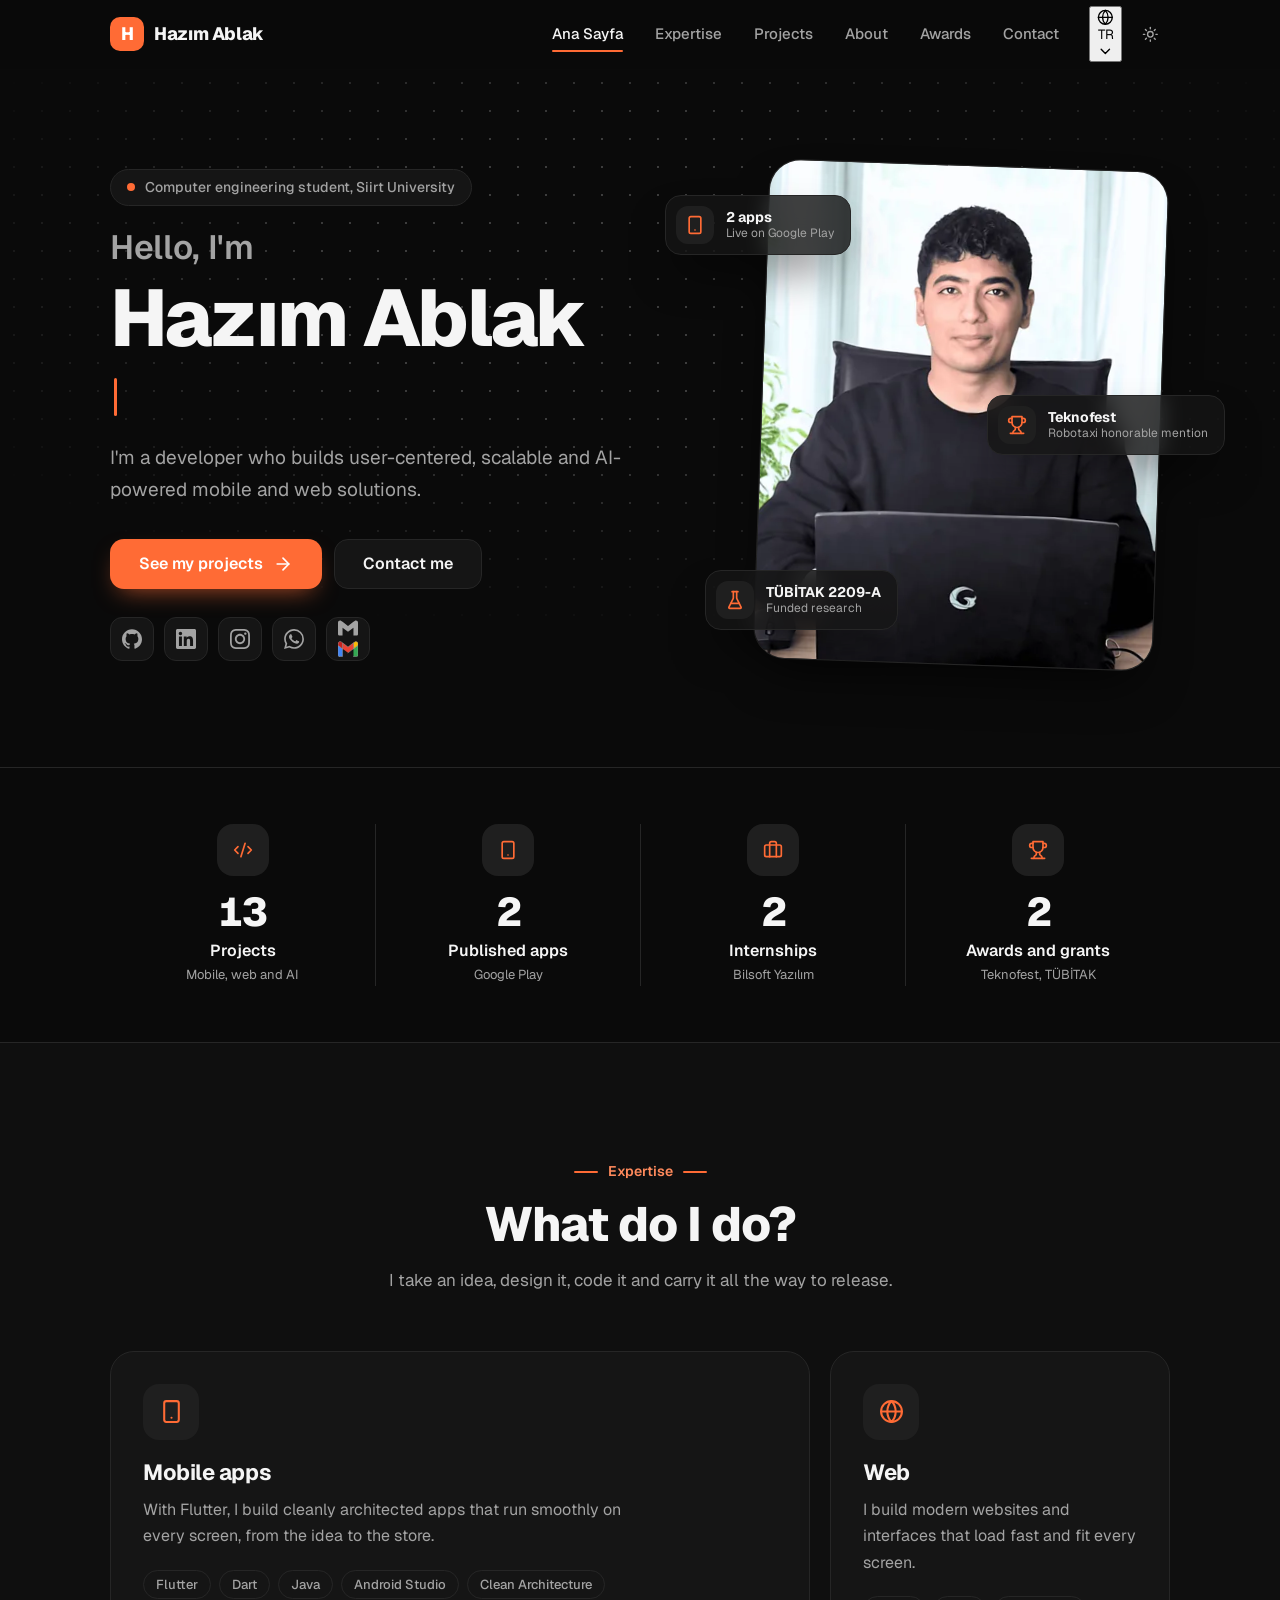
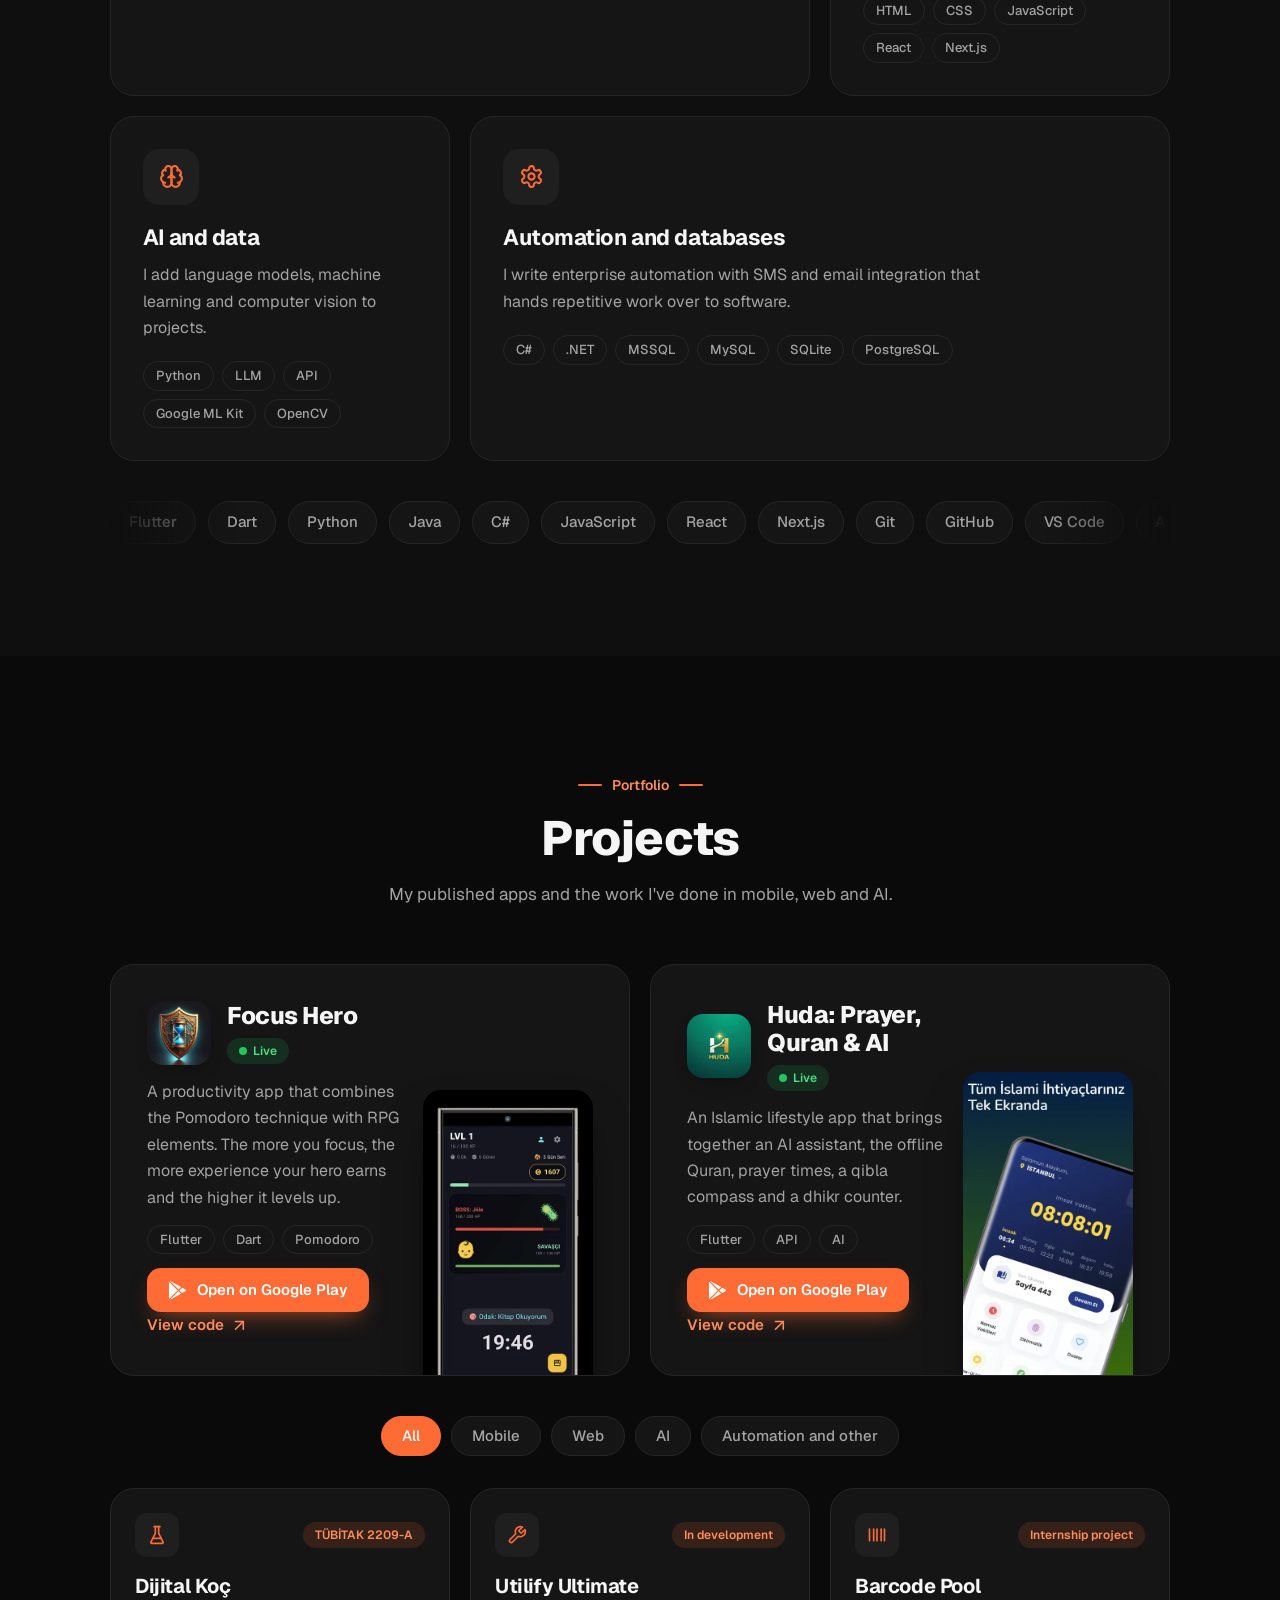
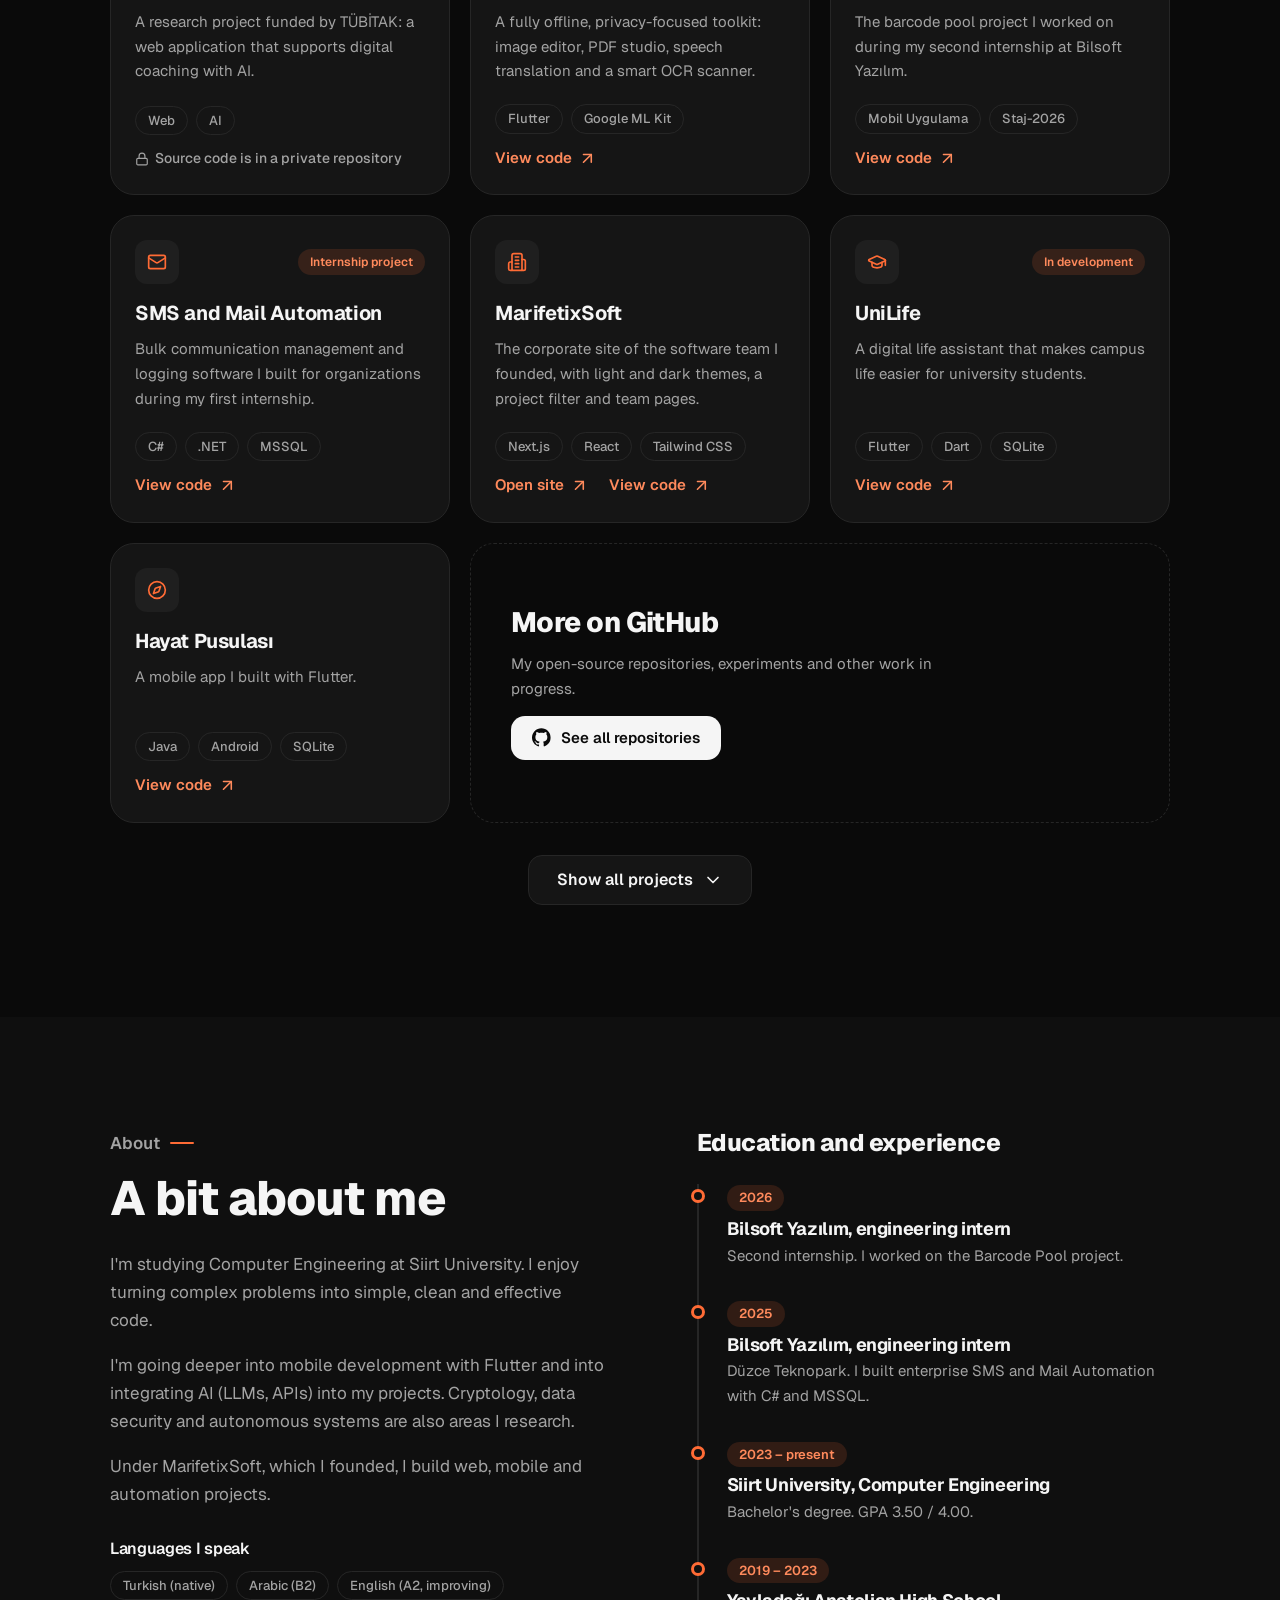
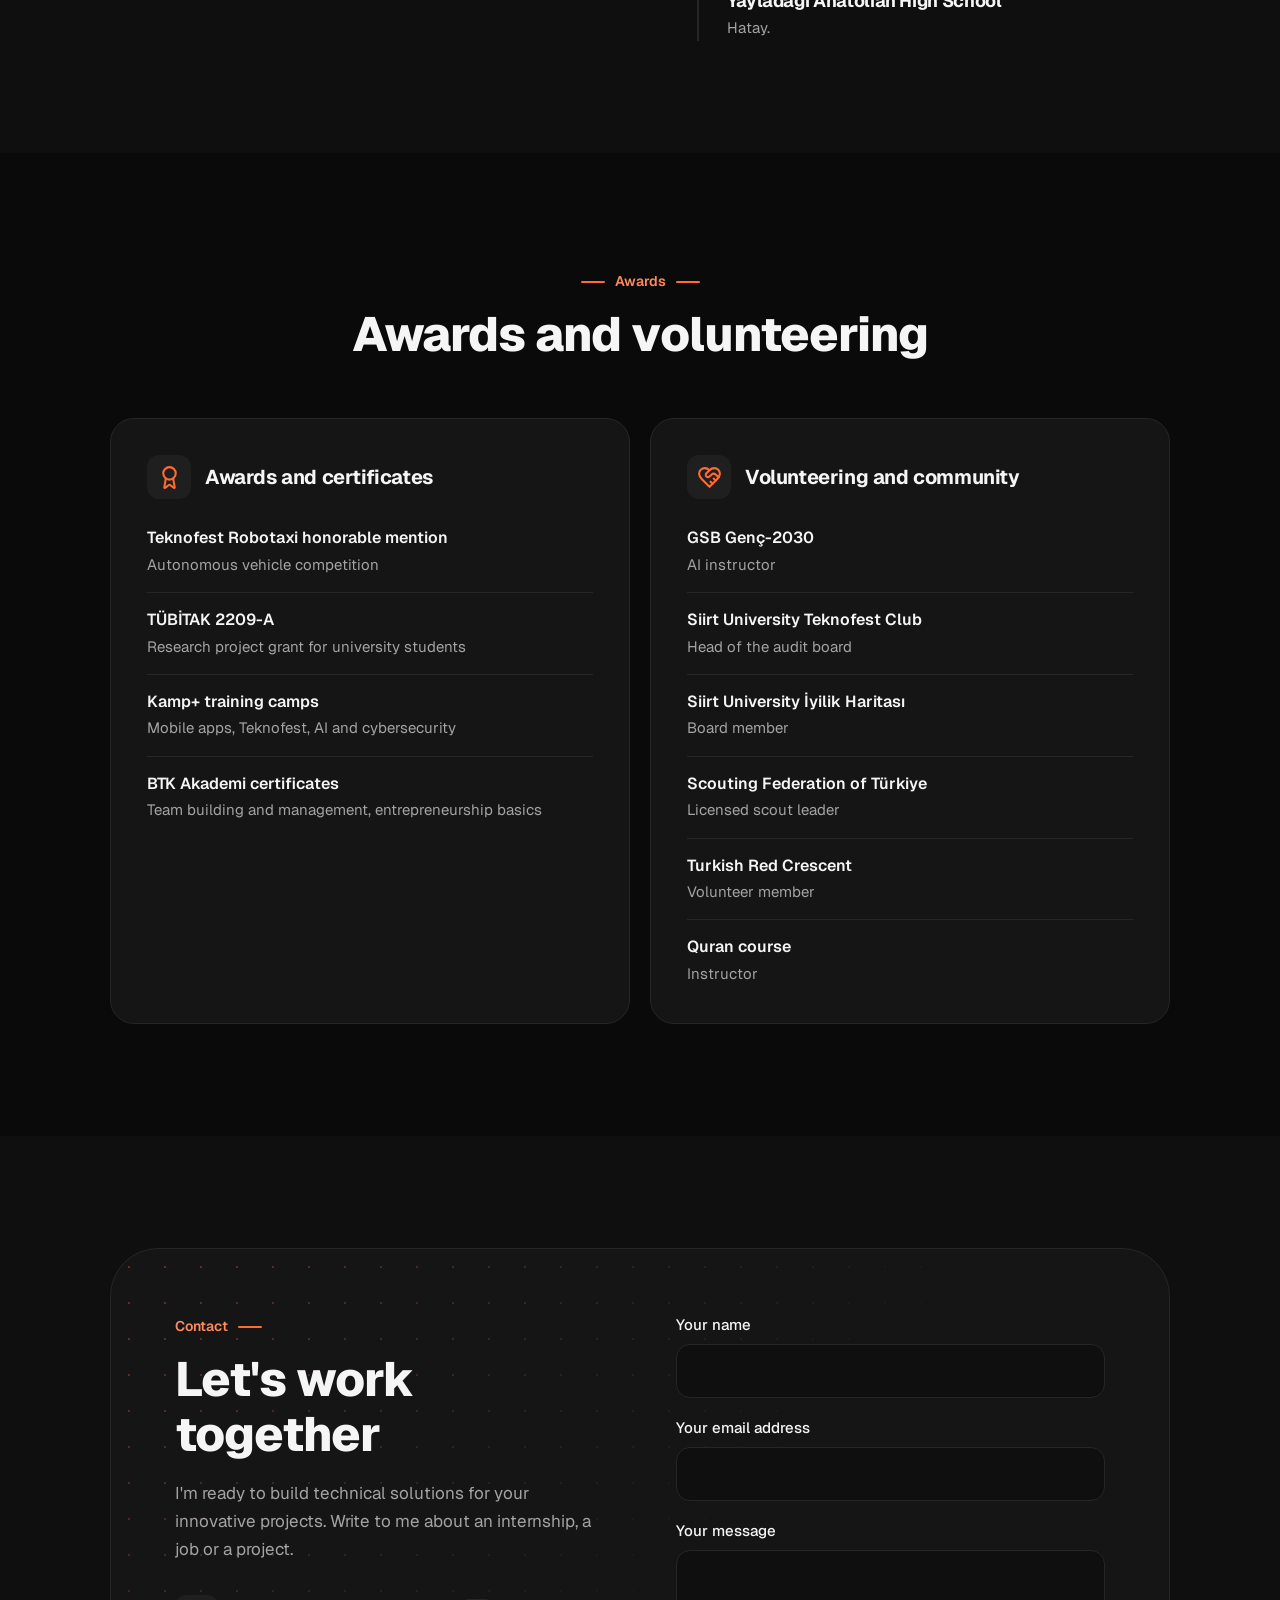
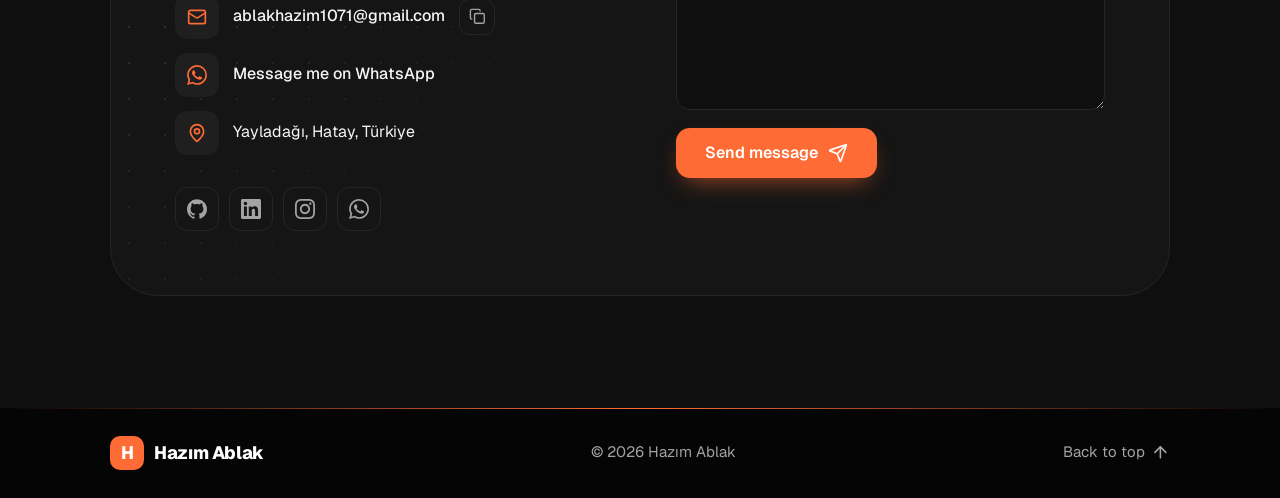
==== commit 73cfe4a3: "Yeni portfolyo tasarımı Yeni portfolyo tasarımı" ====
--- a/index.html
+++ b/index.html
@@ -21,9 +21,7 @@
   var d = document.documentElement, s = null;
   try { s = window.localStorage; } catch (e) {}
   var theme = s && s.getItem('theme');
-  if (theme !== 'light' && theme !== 'dark') {
-    theme = window.matchMedia('(prefers-color-scheme: dark)').matches ? 'dark' : 'light';
-  }
+  if (theme !== 'light' && theme !== 'dark') theme = 'dark';   // ilk açılış koyu
   d.setAttribute('data-theme', theme);
   var lang = new URLSearchParams(location.search).get('lang') ||
              (s && s.getItem('lang')) ||
@@ -78,6 +76,8 @@
   <symbol id="i-arrow-up" viewBox="0 0 24 24"><path d="m5 12 7-7 7 7" /><path d="M12 19V5" /></symbol>
   <symbol id="i-chevron-down" viewBox="0 0 24 24"><path d="m6 9 6 6 6-6" /></symbol>
   <symbol id="i-lock" viewBox="0 0 24 24"><rect width="18" height="11" x="3" y="11" rx="2" ry="2" /><path d="M7 11V7a5 5 0 0 1 10 0v4" /></symbol>
+  <symbol id="b-gmail" viewBox="0 0 24 24"><path d="M24 5.457v13.909c0 .904-.732 1.636-1.636 1.636h-3.819V11.73L12 16.64l-6.545-4.91v9.273H1.636A1.636 1.636 0 0 1 0 19.366V5.457c0-2.023 2.309-3.178 3.927-1.964L5.455 4.64 12 9.548l6.545-4.91 1.528-1.145C21.69 2.28 24 3.434 24 5.457z"/></symbol>
+  <symbol id="b-gmail-color" viewBox="52 42 88 66"><path fill="#4285f4" d="M58 108h14V74L52 59v43c0 3.32 2.69 6 6 6"/><path fill="#34a853" d="M120 108h14c3.32 0 6-2.69 6-6V59l-20 15"/><path fill="#fbbc04" d="M120 48v26l20-15v-8c0-7.42-8.47-11.65-14.4-7.2"/><path fill="#ea4335" d="M72 74V48l24 18 24-18v26L96 92"/><path fill="#c5221f" d="M52 51v8l20 15V48l-5.6-4.2c-5.94-4.45-14.4-.22-14.4 7.2"/></symbol>
   <symbol id="b-github" viewBox="0 0 24 24"><path d="M12 .297c-6.63 0-12 5.373-12 12 0 5.303 3.438 9.8 8.205 11.385.6.113.82-.258.82-.577 0-.285-.01-1.04-.015-2.04-3.338.724-4.042-1.61-4.042-1.61C4.422 18.07 3.633 17.7 3.633 17.7c-1.087-.744.084-.729.084-.729 1.205.084 1.838 1.236 1.838 1.236 1.07 1.835 2.809 1.305 3.495.998.108-.776.417-1.305.76-1.605-2.665-.3-5.466-1.332-5.466-5.93 0-1.31.465-2.38 1.235-3.22-.135-.303-.54-1.523.105-3.176 0 0 1.005-.322 3.3 1.23.96-.267 1.98-.399 3-.405 1.02.006 2.04.138 3 .405 2.28-1.552 3.285-1.23 3.285-1.23.645 1.653.24 2.873.12 3.176.765.84 1.23 1.91 1.23 3.22 0 4.61-2.805 5.625-5.475 5.92.42.36.81 1.096.81 2.22 0 1.606-.015 2.896-.015 3.286 0 .315.21.69.825.57C20.565 22.092 24 17.592 24 12.297c0-6.627-5.373-12-12-12"/></symbol>
   <symbol id="b-linkedin" viewBox="0 0 24 24"><path d="M20.447 20.452h-3.554v-5.569c0-1.328-.027-3.037-1.852-3.037-1.853 0-2.136 1.445-2.136 2.939v5.667H9.351V9h3.414v1.561h.046c.477-.9 1.637-1.85 3.37-1.85 3.601 0 4.267 2.37 4.267 5.455v6.286zM5.337 7.433c-1.144 0-2.063-.926-2.063-2.065 0-1.138.92-2.063 2.063-2.063 1.14 0 2.064.925 2.064 2.063 0 1.139-.925 2.065-2.064 2.065zm1.782 13.019H3.555V9h3.564v11.452zM22.225 0H1.771C.792 0 0 .774 0 1.729v20.542C0 23.227.792 24 1.771 24h20.451C23.2 24 24 23.227 24 22.271V1.729C24 .774 23.2 0 22.222 0h.003z"/></symbol>
   <symbol id="b-instagram" viewBox="0 0 24 24"><path d="M12 0C8.74 0 8.333.015 7.053.072 5.775.132 4.905.333 4.14.63c-.789.306-1.459.717-2.126 1.384S.935 3.35.63 4.14C.333 4.905.131 5.775.072 7.053.012 8.333 0 8.74 0 12s.015 3.667.072 4.947c.06 1.277.261 2.148.558 2.913.306.788.717 1.459 1.384 2.126.667.666 1.336 1.079 2.126 1.384.766.296 1.636.499 2.913.558C8.333 23.988 8.74 24 12 24s3.667-.015 4.947-.072c1.277-.06 2.148-.262 2.913-.558.788-.306 1.459-.718 2.126-1.384.666-.667 1.079-1.335 1.384-2.126.296-.765.499-1.636.558-2.913.06-1.28.072-1.687.072-4.947s-.015-3.667-.072-4.947c-.06-1.277-.262-2.149-.558-2.913-.306-.789-.718-1.459-1.384-2.126C21.319 1.347 20.651.935 19.86.63c-.765-.297-1.636-.499-2.913-.558C15.667.012 15.26 0 12 0zm0 2.16c3.203 0 3.585.016 4.85.071 1.17.055 1.805.249 2.227.415.562.217.96.477 1.382.896.419.42.679.819.896 1.381.164.422.36 1.057.413 2.227.057 1.266.07 1.646.07 4.85s-.015 3.585-.074 4.85c-.061 1.17-.256 1.805-.421 2.227-.224.562-.479.96-.899 1.382-.419.419-.824.679-1.38.896-.42.164-1.065.36-2.235.413-1.274.057-1.649.07-4.859.07-3.211 0-3.586-.015-4.859-.074-1.171-.061-1.816-.256-2.236-.421-.569-.224-.96-.479-1.379-.899-.421-.419-.69-.824-.9-1.38-.165-.42-.359-1.065-.42-2.235-.045-1.26-.061-1.649-.061-4.844 0-3.196.016-3.586.061-4.861.061-1.17.255-1.814.42-2.234.21-.57.479-.96.9-1.381.419-.419.81-.689 1.379-.898.42-.166 1.051-.361 2.221-.421 1.275-.045 1.65-.06 4.859-.06l.045.03zm0 3.678c-3.405 0-6.162 2.76-6.162 6.162 0 3.405 2.76 6.162 6.162 6.162 3.405 0 6.162-2.76 6.162-6.162 0-3.405-2.76-6.162-6.162-6.162zM12 16c-2.21 0-4-1.79-4-4s1.79-4 4-4 4 1.79 4 4-1.79 4-4 4zm7.846-10.405c0 .795-.646 1.44-1.44 1.44-.795 0-1.44-.646-1.44-1.44 0-.794.646-1.439 1.44-1.439.793-.001 1.44.645 1.44 1.439z"/></symbol>
@@ -93,7 +93,7 @@
     <a class="brand" href="#top"><span class="brand-mark" aria-hidden="true">H</span><span>Hazım Ablak</span></a>
 
     <nav id="nav" class="nav" data-i18n-attr="aria-label:a11y.nav" aria-label="Ana menü">
-      <a href="#top" data-i18n="brand.top">Ana Sayfa</a>
+      <a href="#top" data-i18n="nav.home">Ana Sayfa</a>
       <a href="#skills" data-i18n="nav.skills">Uzmanlık</a>
       <a href="#projects" data-i18n="nav.projects">Projeler</a>
       <a href="#about" data-i18n="nav.about">Hakkımda</a>
@@ -102,10 +102,15 @@
     </nav>
 
     <div class="tools">
-      <div class="langs" role="group" data-i18n-attr="aria-label:a11y.lang" aria-label="Dil">
-        <button type="button" data-lang="tr" aria-label="Türkçe">TR</button>
-        <button type="button" data-lang="en" aria-label="English">EN</button>
-        <button type="button" data-lang="ar" aria-label="العربية" lang="ar">ع</button>
+      <div class="lang" id="lang">
+        <button type="button" class="lang-btn" id="lang-btn" aria-haspopup="true" aria-expanded="false" aria-controls="lang-menu">
+          <svg class="ic" aria-hidden="true"><use href="#i-globe"/></svg><span id="lang-current">TR</span><svg class="ic chev" aria-hidden="true"><use href="#i-chevron-down"/></svg>
+        </button>
+        <ul class="lang-menu" id="lang-menu" hidden>
+          <li><button type="button" data-lang="tr" lang="tr">Türkçe<svg class="ic tick" aria-hidden="true"><use href="#i-check"/></svg></button></li>
+          <li><button type="button" data-lang="en" lang="en">English<svg class="ic tick" aria-hidden="true"><use href="#i-check"/></svg></button></li>
+          <li><button type="button" data-lang="ar" lang="ar" dir="rtl">العربية<svg class="ic tick" aria-hidden="true"><use href="#i-check"/></svg></button></li>
+        </ul>
       </div>
       <button type="button" id="theme-toggle" class="icon-btn" data-i18n-attr="aria-label:a11y.theme" aria-label="Açık ve koyu tema arasında geç">
         <svg class="ic i-moon" aria-hidden="true"><use href="#i-moon"/></svg>
@@ -137,7 +142,7 @@
           <li><a class="s-linkedin" href="https://www.linkedin.com/in/haz%C4%B1m-ablak-62a5772a9" target="_blank" rel="noopener" aria-label="LinkedIn"><svg class="ic ic-fill" aria-hidden="true"><use href="#b-linkedin"/></svg></a></li>
           <li><a class="s-instagram" href="https://www.instagram.com/hazim.ablak" target="_blank" rel="noopener" aria-label="Instagram"><svg class="ic ic-fill" aria-hidden="true"><use href="#b-instagram"/></svg></a></li>
           <li><a class="s-whatsapp" href="https://wa.me/905303611650" target="_blank" rel="noopener" aria-label="WhatsApp"><svg class="ic ic-fill" aria-hidden="true"><use href="#b-whatsapp"/></svg></a></li>
-          <li><a class="s-mail" href="mailto:ablakhazim1071@gmail.com" data-i18n-attr="aria-label:contact.email" aria-label="E-posta"><svg class="ic" aria-hidden="true"><use href="#i-mail"/></svg></a></li>
+          <li><a class="s-mail" href="mailto:ablakhazim1071@gmail.com" aria-label="Gmail"><svg class="ic ic-fill g-mono" aria-hidden="true"><use href="#b-gmail"/></svg><svg class="ic g-color" viewBox="0 0 24 24" aria-hidden="true"><use href="#b-gmail-color" width="24" height="24"/></svg></a></li>
         </ul>
       </div>
 
@@ -170,7 +175,7 @@
     <div class="wrap stats-grid">
       <div class="stat reveal">
         <span class="tile"><svg class="ic" aria-hidden="true"><use href="#i-code-xml"/></svg></span>
-        <p class="num"><span data-count="14">14</span></p>
+        <p class="num"><span data-count="13">13</span></p>
         <p class="label" data-i18n="stats.1">Proje</p>
         <p class="sub" data-i18n="stats.1s">Mobil, web ve yapay zeka</p>
       </div>
@@ -254,7 +259,7 @@
             <div class="app-head"><img class="app-icon" src="assets/img/focus-hero-icon.webp" width="64" height="64" alt=""><div><h3>Focus Hero</h3><p class="badges"><span class="badge live"><span class="dot" aria-hidden="true"></span><span data-i18n="note.live">Yayında</span></span></p></div></div>
             <p data-i18n="apps.focus.desc">Pomodoro tekniğini RPG öğeleriyle birleştiren verimlilik uygulaması. Odaklandıkça kahramanın deneyim puanı kazanır ve seviye atlar.</p>
             <ul class="tags"><li>Flutter</li><li>Dart</li><li>Pomodoro</li></ul>
-            <a class="btn btn-solid btn-s" href="https://play.google.com/store/apps/details?id=com.developer.focus_hero" target="_blank" rel="noopener"><svg class="ic ic-fill" aria-hidden="true"><use href="#b-googleplay"/></svg><span data-i18n="apps.play">Google Play'de aç</span></a>
+            <div class="app-actions"><a class="btn btn-solid btn-s" href="https://play.google.com/store/apps/details?id=com.developer.focus_hero" target="_blank" rel="noopener"><svg class="ic ic-fill" aria-hidden="true"><use href="#b-googleplay"/></svg><span data-i18n="apps.play">Google Play'de aç</span></a><a class="card-link" href="https://github.com/hazimablak/Focus-Hero-RPG-Pomodoro-Timer" target="_blank" rel="noopener"><span data-i18n="proj.code">Kodu incele</span><svg class="ic arrow" aria-hidden="true"><use href="#i-arrow-up-right"/></svg></a></div>
           </div>
           <img class="app-shot" src="assets/img/focus-hero-screen.webp" width="420" height="796" loading="lazy" data-i18n-attr="alt:apps.focus.alt" alt="Focus Hero uygulamasından ekran görüntüsü">
         </article>
@@ -264,7 +269,7 @@
             <div class="app-head"><img class="app-icon" src="assets/img/huda-icon.webp" width="64" height="64" alt=""><div><h3>Huda: Prayer, Quran &amp; AI</h3><p class="badges"><span class="badge live"><span class="dot" aria-hidden="true"></span><span data-i18n="note.live">Yayında</span></span></p></div></div>
             <p data-i18n="apps.huda.desc">Yapay zeka asistanı, internetsiz Kur'an-ı Kerim, namaz vakitleri, kıble pusulası ve zikirmatiği bir araya getiren dini yaşam uygulaması.</p>
             <ul class="tags"><li>Flutter</li><li>API</li><li data-i18n="tag.ai">Yapay zeka</li></ul>
-            <a class="btn btn-solid btn-s" href="https://play.google.com/store/apps/details?id=com.hafizstudios.huda" target="_blank" rel="noopener"><svg class="ic ic-fill" aria-hidden="true"><use href="#b-googleplay"/></svg><span data-i18n="apps.play">Google Play'de aç</span></a>
+            <div class="app-actions"><a class="btn btn-solid btn-s" href="https://play.google.com/store/apps/details?id=com.hafizstudios.huda" target="_blank" rel="noopener"><svg class="ic ic-fill" aria-hidden="true"><use href="#b-googleplay"/></svg><span data-i18n="apps.play">Google Play'de aç</span></a><a class="card-link" href="https://github.com/hazimablak/Huda-Prayer-Quran-AI----Personal-Islamic-Assistant" target="_blank" rel="noopener"><span data-i18n="proj.code">Kodu incele</span><svg class="ic arrow" aria-hidden="true"><use href="#i-arrow-up-right"/></svg></a></div>
           </div>
           <img class="app-shot" src="assets/img/huda-screen.webp" width="420" height="841" loading="lazy" data-i18n-attr="alt:apps.huda.alt" alt="Huda uygulamasından ekran görüntüsü">
         </article>
@@ -295,11 +300,11 @@
           <a class="card-link" href="https://github.com/hazimablak/Utilify---The-Ultimate-Multipurpose-Toolkit" target="_blank" rel="noopener"><span data-i18n="proj.code">Kodu incele</span><svg class="ic arrow" aria-hidden="true"><use href="#i-arrow-up-right"/></svg></a>
         </article>
 
-        <article class="card project reveal" data-cat="other">
+        <article class="card project reveal" data-cat="mobile other">
           <div class="p-top"><span class="tile"><svg class="ic" aria-hidden="true"><use href="#i-barcode"/></svg></span><span class="badge" data-i18n="note.intern">Staj projesi</span></div>
           <h3 data-i18n="proj.barkod.t">Barkod Havuzu</h3>
           <p data-i18n="proj.barkod">Bilsoft Yazılım'daki ikinci stajımda üzerinde çalıştığım barkod havuzu projesi.</p>
-          <ul class="tags"><li>Mobil Uygulama</li><li>Staj-2026</li></ul>
+          <ul class="tags"><li data-i18n="tag.mobileapp">Mobil Uygulama</li><li data-i18n="tag.intern26">Staj-2026</li></ul>
           <a class="card-link" href="https://github.com/hazimablak/bilsoft_barkod_havuzu" target="_blank" rel="noopener"><span data-i18n="proj.code">Kodu incele</span><svg class="ic arrow" aria-hidden="true"><use href="#i-arrow-up-right"/></svg></a>
         </article>
 
@@ -323,15 +328,15 @@
           <div class="p-top"><span class="tile"><svg class="ic" aria-hidden="true"><use href="#i-graduation-cap"/></svg></span><span class="badge" data-i18n="note.dev">Geliştiriliyor</span></div>
           <h3>UniLife</h3>
           <p data-i18n="proj.unilife">Üniversite öğrencileri için kampüs hayatını kolaylaştıran dijital yaşam asistanı.</p>
-          <ul class="tags"><li>Flutter</li></ul>
-                  <a class="card-link" href="https://github.com/hazimablak/unilife" target="_blank" rel="noopener"><span data-i18n="proj.code">Kodu incele</span><svg class="ic arrow" aria-hidden="true"><use href="#i-arrow-up-right"/></svg></a>
+          <ul class="tags"><li>Flutter</li><li>Dart</li><li>SQLite</li></ul>
+                  <a class="card-link" href="https://github.com/hazimablak/UNILIFE---University-Students-Pocket-Assistant" target="_blank" rel="noopener"><span data-i18n="proj.code">Kodu incele</span><svg class="ic arrow" aria-hidden="true"><use href="#i-arrow-up-right"/></svg></a>
         </article>
 
         <article class="card project reveal" data-cat="mobile">
           <div class="p-top"><span class="tile"><svg class="ic" aria-hidden="true"><use href="#i-compass"/></svg></span></div>
           <h3 data-i18n="proj.pusula.t">Hayat Pusulası</h3>
-          <p data-i18n="proj.pusula">Flutter ile geliştirdiğim mobil uygulama.</p>
-          <ul class="tags"><li>Flutter</li></ul>
+          <p data-i18n="proj.pusula">Günlük görevleri, alışkanlık takibini ve karar alma süreçlerini Ortaçağ RPG atmosferiyle birleştiren ajanda uygulaması.</p>
+          <ul class="tags"><li>Java</li><li>Android</li><li>SQLite</li></ul>
           <a class="card-link" href="https://github.com/hazimablak/Hayat-Pusulasi--Mobile-App" target="_blank" rel="noopener"><span data-i18n="proj.code">Kodu incele</span><svg class="ic arrow" aria-hidden="true"><use href="#i-arrow-up-right"/></svg></a>
         </article>
 
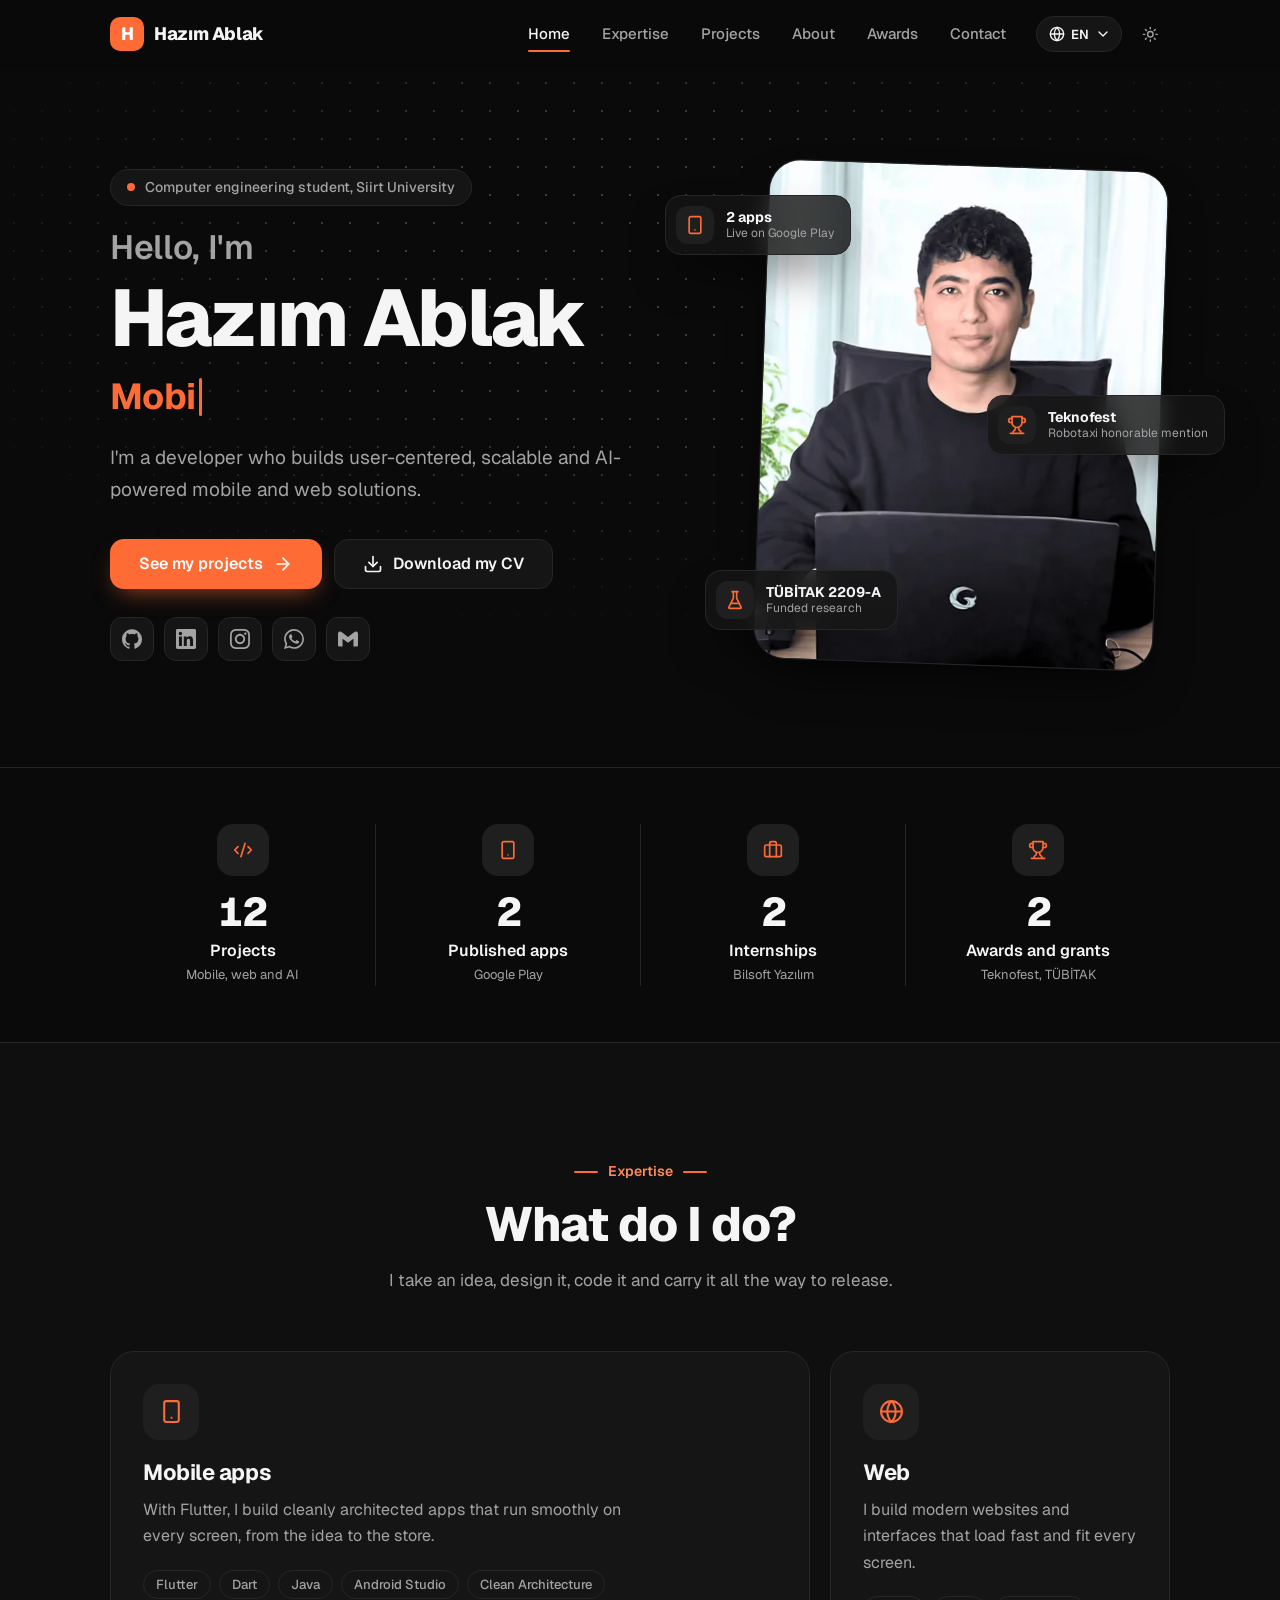
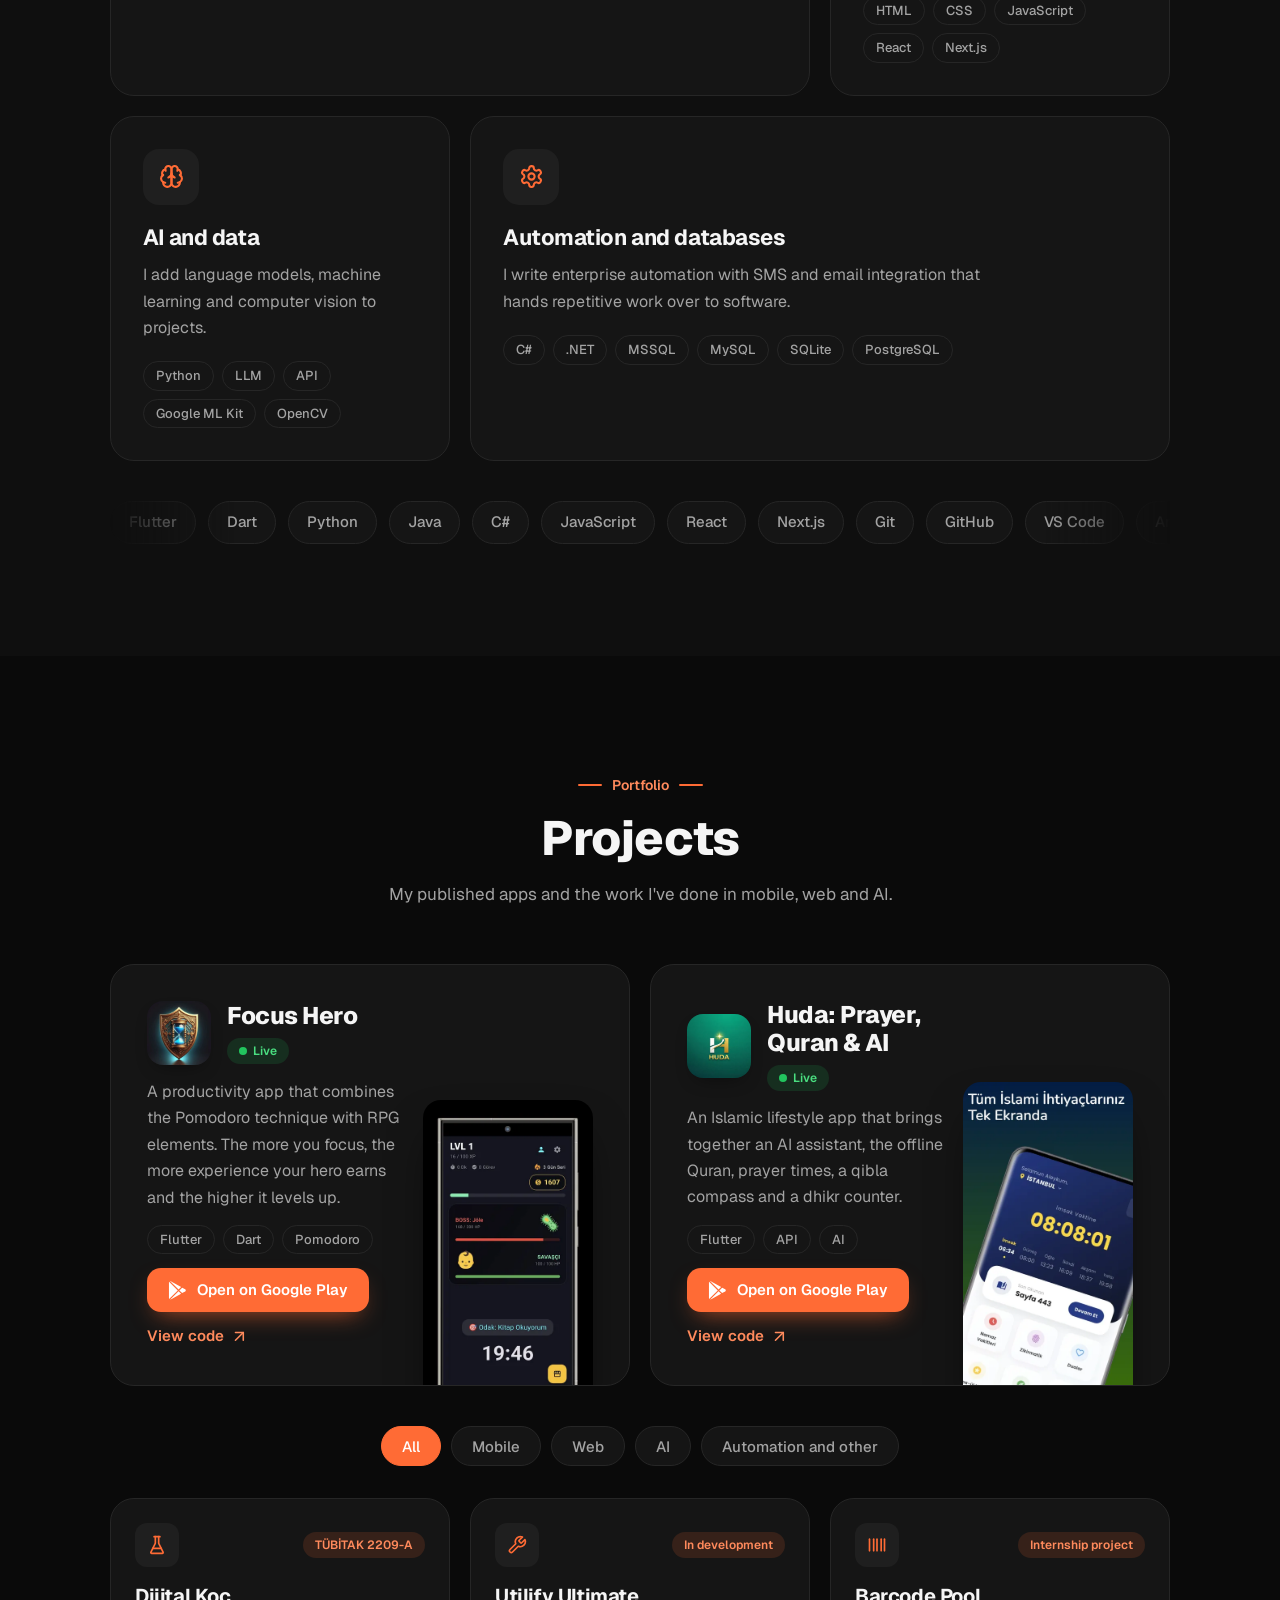
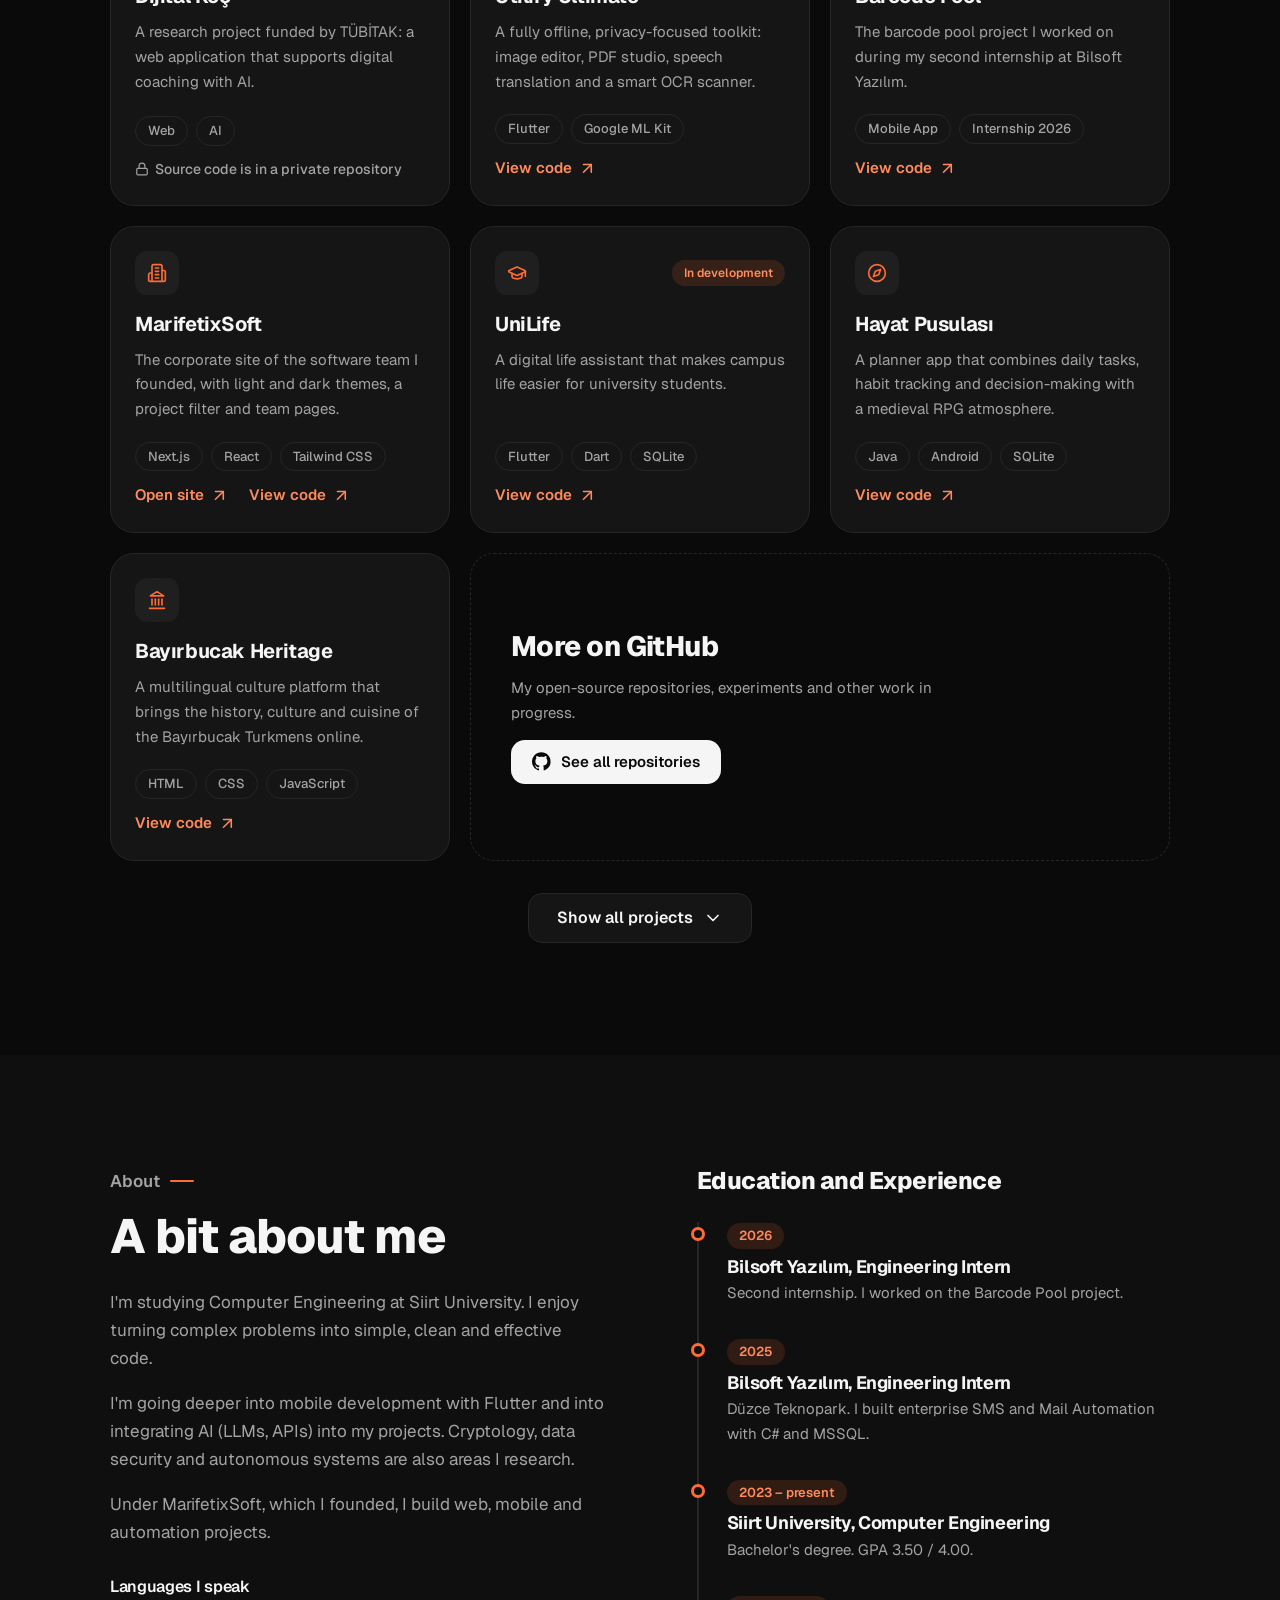
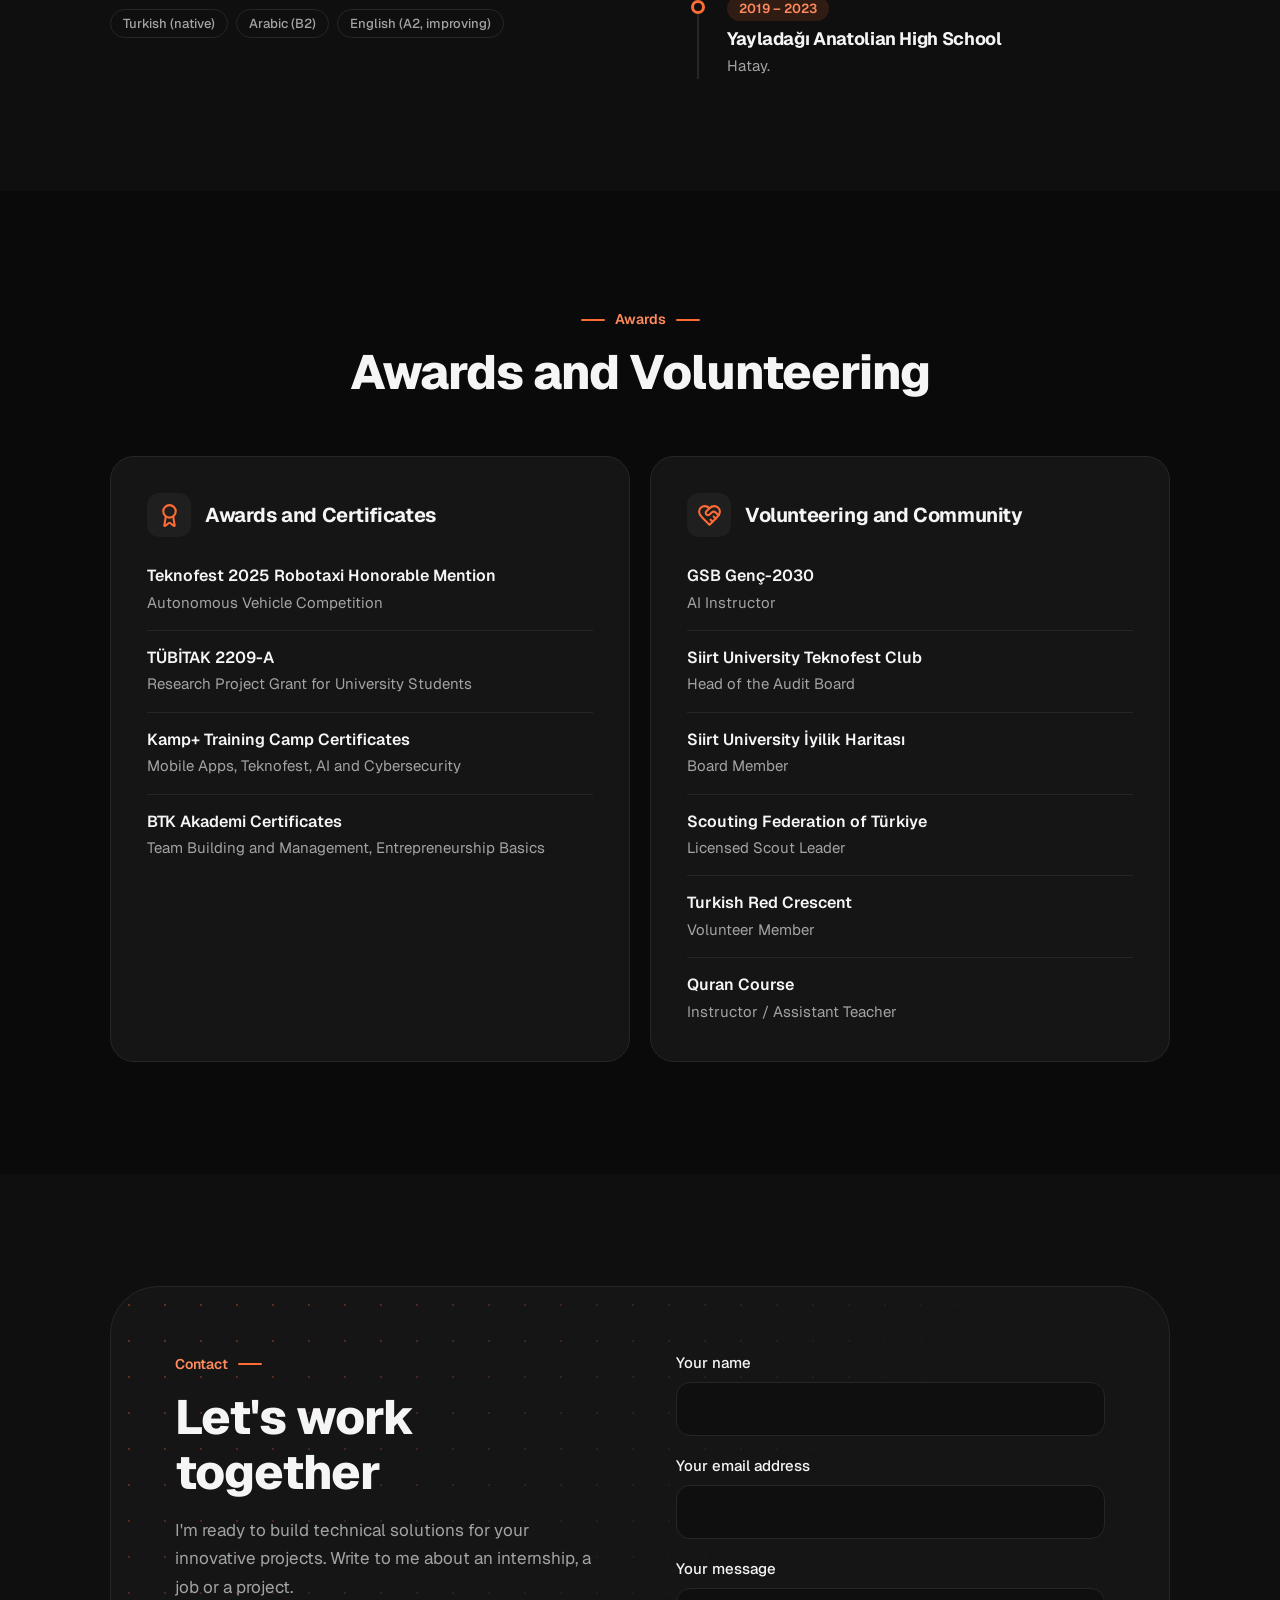
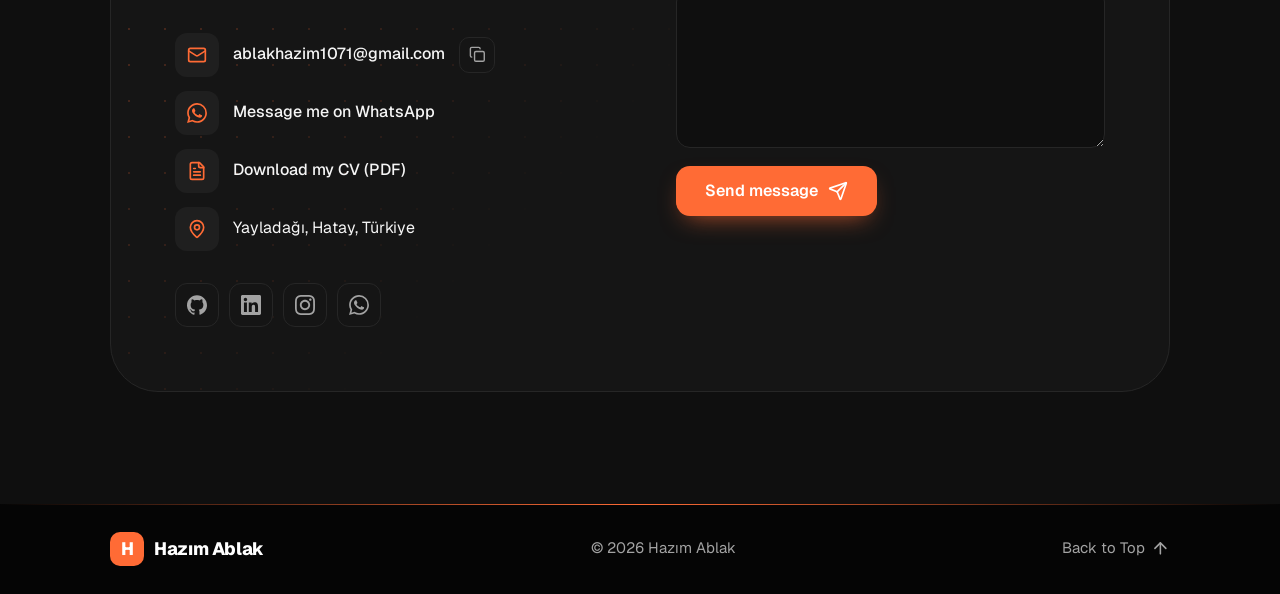
==== commit 453d1734: "Add robots.txt and sitemap.xml for SEO optimization - Created robots.txt to allow all user agents an" ====
--- a/index.html
+++ b/index.html
@@ -8,6 +8,10 @@
 <meta name="description" data-i18n-attr="content:meta.desc" content="Hazım Ablak: kullanıcı deneyimini merkeze alan, yapay zeka destekli mobil ve web çözümleri üreten bilgisayar mühendisliği öğrencisi ve geliştirici.">
 <meta name="color-scheme" content="light dark">
 <link rel="canonical" href="https://hazimablak.github.io/">
+<link rel="alternate" hreflang="tr" href="https://hazimablak.github.io/?lang=tr">
+<link rel="alternate" hreflang="en" href="https://hazimablak.github.io/?lang=en">
+<link rel="alternate" hreflang="ar" href="https://hazimablak.github.io/?lang=ar">
+<link rel="alternate" hreflang="x-default" href="https://hazimablak.github.io/">
 <meta property="og:type" content="website">
 <meta property="og:url" content="https://hazimablak.github.io/">
 <meta property="og:title" content="Hazım Ablak | Mobil ve Web Geliştirici">
@@ -33,6 +37,26 @@
 })();
 </script>
 
+<script type="application/ld+json">
+{
+  "@context": "https://schema.org",
+  "@type": "Person",
+  "name": "Hazım Ablak",
+  "url": "https://hazimablak.github.io/",
+  "image": "https://hazimablak.github.io/assets/img/og.jpg",
+  "jobTitle": "Mobil ve Web Geliştirici",
+  "description": "Flutter ile mobil uygulamalar ve yapay zeka destekli web çözümleri geliştiren bilgisayar mühendisliği öğrencisi.",
+  "alumniOf": { "@type": "CollegeOrUniversity", "name": "Siirt Üniversitesi" },
+  "address": { "@type": "PostalAddress", "addressLocality": "Hatay", "addressCountry": "TR" },
+  "knowsLanguage": ["tr", "ar", "en"],
+  "knowsAbout": ["Flutter", "Dart", "Mobil uygulama geliştirme", "Yapay zeka", "Web geliştirme"],
+  "sameAs": [
+    "https://github.com/hazimablak",
+    "https://www.linkedin.com/in/haz%C4%B1m-ablak-62a5772a9",
+    "https://www.instagram.com/hazim.ablak"
+  ]
+}
+</script>
 <link rel="preconnect" href="https://fonts.googleapis.com">
 <link rel="preconnect" href="https://fonts.gstatic.com" crossorigin>
 <link href="https://fonts.googleapis.com/css2?family=Geist:wght@400;500;600;700;800&family=IBM+Plex+Sans+Arabic:wght@400;500;600;700&display=swap" rel="stylesheet">
@@ -76,6 +100,8 @@
   <symbol id="i-arrow-up" viewBox="0 0 24 24"><path d="m5 12 7-7 7 7" /><path d="M12 19V5" /></symbol>
   <symbol id="i-chevron-down" viewBox="0 0 24 24"><path d="m6 9 6 6 6-6" /></symbol>
   <symbol id="i-lock" viewBox="0 0 24 24"><rect width="18" height="11" x="3" y="11" rx="2" ry="2" /><path d="M7 11V7a5 5 0 0 1 10 0v4" /></symbol>
+  <symbol id="i-download" viewBox="0 0 24 24"><path d="M21 15v4a2 2 0 0 1-2 2H5a2 2 0 0 1-2-2v-4" /><polyline points="7 10 12 15 17 10" /><line x1="12" x2="12" y1="15" y2="3" /></symbol>
+  <symbol id="i-file-text" viewBox="0 0 24 24"><path d="M15 2H6a2 2 0 0 0-2 2v16a2 2 0 0 0 2 2h12a2 2 0 0 0 2-2V7Z" /><path d="M14 2v4a2 2 0 0 0 2 2h4" /><path d="M10 9H8" /><path d="M16 13H8" /><path d="M16 17H8" /></symbol>
   <symbol id="b-gmail" viewBox="0 0 24 24"><path d="M24 5.457v13.909c0 .904-.732 1.636-1.636 1.636h-3.819V11.73L12 16.64l-6.545-4.91v9.273H1.636A1.636 1.636 0 0 1 0 19.366V5.457c0-2.023 2.309-3.178 3.927-1.964L5.455 4.64 12 9.548l6.545-4.91 1.528-1.145C21.69 2.28 24 3.434 24 5.457z"/></symbol>
   <symbol id="b-gmail-color" viewBox="52 42 88 66"><path fill="#4285f4" d="M58 108h14V74L52 59v43c0 3.32 2.69 6 6 6"/><path fill="#34a853" d="M120 108h14c3.32 0 6-2.69 6-6V59l-20 15"/><path fill="#fbbc04" d="M120 48v26l20-15v-8c0-7.42-8.47-11.65-14.4-7.2"/><path fill="#ea4335" d="M72 74V48l24 18 24-18v26L96 92"/><path fill="#c5221f" d="M52 51v8l20 15V48l-5.6-4.2c-5.94-4.45-14.4-.22-14.4 7.2"/></symbol>
   <symbol id="b-github" viewBox="0 0 24 24"><path d="M12 .297c-6.63 0-12 5.373-12 12 0 5.303 3.438 9.8 8.205 11.385.6.113.82-.258.82-.577 0-.285-.01-1.04-.015-2.04-3.338.724-4.042-1.61-4.042-1.61C4.422 18.07 3.633 17.7 3.633 17.7c-1.087-.744.084-.729.084-.729 1.205.084 1.838 1.236 1.838 1.236 1.07 1.835 2.809 1.305 3.495.998.108-.776.417-1.305.76-1.605-2.665-.3-5.466-1.332-5.466-5.93 0-1.31.465-2.38 1.235-3.22-.135-.303-.54-1.523.105-3.176 0 0 1.005-.322 3.3 1.23.96-.267 1.98-.399 3-.405 1.02.006 2.04.138 3 .405 2.28-1.552 3.285-1.23 3.285-1.23.645 1.653.24 2.873.12 3.176.765.84 1.23 1.91 1.23 3.22 0 4.61-2.805 5.625-5.475 5.92.42.36.81 1.096.81 2.22 0 1.606-.015 2.896-.015 3.286 0 .315.21.69.825.57C20.565 22.092 24 17.592 24 12.297c0-6.627-5.373-12-12-12"/></symbol>
@@ -135,7 +161,7 @@
         <p class="lead" data-i18n="hero.lead">Kullanıcı deneyimini merkeze alan, ölçeklenebilir ve yapay zeka destekli mobil ve web çözümleri üreten bir geliştiriciyim.</p>
         <div class="actions">
           <a class="btn btn-solid" href="#projects"><span data-i18n="hero.cta1">Projelerimi gör</span><svg class="ic arrow" aria-hidden="true"><use href="#i-arrow-right"/></svg></a>
-          <a class="btn btn-line" href="#contact" data-i18n="hero.cta2">Bana ulaş</a>
+          <a class="btn btn-line" href="assets/cv/Hazim-Ablak-CV.pdf" download="Hazim-Ablak-CV.pdf"><svg class="ic" aria-hidden="true"><use href="#i-download"/></svg><span data-i18n="hero.cv">CV'mi indir</span></a>
         </div>
         <ul class="social">
           <li><a class="s-github" href="https://github.com/hazimablak" target="_blank" rel="noopener" aria-label="GitHub"><svg class="ic ic-fill" aria-hidden="true"><use href="#b-github"/></svg></a></li>
@@ -175,7 +201,7 @@
     <div class="wrap stats-grid">
       <div class="stat reveal">
         <span class="tile"><svg class="ic" aria-hidden="true"><use href="#i-code-xml"/></svg></span>
-        <p class="num"><span data-count="13">13</span></p>
+        <p class="num"><span data-count="12">12</span></p>
         <p class="label" data-i18n="stats.1">Proje</p>
         <p class="sub" data-i18n="stats.1s">Mobil, web ve yapay zeka</p>
       </div>
@@ -306,14 +332,6 @@
           <p data-i18n="proj.barkod">Bilsoft Yazılım'daki ikinci stajımda üzerinde çalıştığım barkod havuzu projesi.</p>
           <ul class="tags"><li data-i18n="tag.mobileapp">Mobil Uygulama</li><li data-i18n="tag.intern26">Staj-2026</li></ul>
           <a class="card-link" href="https://github.com/hazimablak/bilsoft_barkod_havuzu" target="_blank" rel="noopener"><span data-i18n="proj.code">Kodu incele</span><svg class="ic arrow" aria-hidden="true"><use href="#i-arrow-up-right"/></svg></a>
-        </article>
-
-        <article class="card project reveal" data-cat="other">
-          <div class="p-top"><span class="tile"><svg class="ic" aria-hidden="true"><use href="#i-mail"/></svg></span><span class="badge" data-i18n="note.intern">Staj projesi</span></div>
-          <h3 data-i18n="proj.sms.t">SMS ve Mail Otomasyonu</h3>
-          <p data-i18n="proj.sms">İlk stajımda kurumlar için geliştirdiğim toplu iletişim yönetimi ve kayıt tutma yazılımı.</p>
-          <ul class="tags"><li>C#</li><li>.NET</li><li>MSSQL</li></ul>
-          <a class="card-link" href="https://github.com/hazimablak?tab=repositories" target="_blank" rel="noopener"><span data-i18n="proj.code">Kodu incele</span><svg class="ic arrow" aria-hidden="true"><use href="#i-arrow-up-right"/></svg></a>
         </article>
 
         <article class="card project reveal" data-cat="web">
@@ -478,6 +496,10 @@
               <a href="https://wa.me/905303611650" target="_blank" rel="noopener" data-i18n="contact.wa">WhatsApp'tan yaz</a>
             </li>
             <li>
+              <span class="tile"><svg class="ic" aria-hidden="true"><use href="#i-file-text"/></svg></span>
+              <a href="assets/cv/Hazim-Ablak-CV.pdf" download="Hazim-Ablak-CV.pdf" data-i18n="contact.cv">CV'mi indir (PDF)</a>
+            </li>
+            <li>
               <span class="tile"><svg class="ic" aria-hidden="true"><use href="#i-map-pin"/></svg></span>
               <span data-i18n="contact.placev">Yayladağı, Hatay</span>
             </li>
--- a/assets/css/style.css
+++ b/assets/css/style.css
@@ -210,15 +210,33 @@
 .nav a[aria-current="true"]::after { transform: scaleX(1); }
 
 .tools { display: flex; align-items: center; gap: 8px; }
-.langs { display: flex; padding: 3px; border-radius: 999px; background: var(--tile); }
-.langs button {
-  min-width: 36px; min-height: 30px; padding: 0 8px; border: 0; border-radius: 999px;
-  background: transparent; color: var(--muted); font-size: .8125rem; font-weight: 600; cursor: pointer;
-  transition: background-color .2s ease, color .2s ease;
-}
-.langs button[lang="ar"] { font-size: 1rem; }
-.langs button:hover { color: var(--ink); }
-.langs button[aria-pressed="true"] { background: var(--card); color: var(--accent-text); box-shadow: 0 1px 3px rgba(0, 0, 0, .12); }
+
+.lang { position: relative; }
+.lang-btn {
+  display: inline-flex; align-items: center; gap: 6px; min-height: 36px; padding: 0 10px 0 12px; padding-inline: 12px 10px;
+  border: 1px solid var(--line); border-radius: 999px; background: var(--card); color: var(--ink);
+  font-size: .8125rem; font-weight: 600; cursor: pointer;
+  transition: border-color .2s ease, color .2s ease;
+}
+.lang-btn:hover, .lang-btn[aria-expanded="true"] { border-color: var(--accent); color: var(--accent-text); }
+.lang-btn .ic { width: 16px; height: 16px; }
+.lang-btn .chev { transition: transform .25s var(--ease); }
+.lang-btn[aria-expanded="true"] .chev { transform: rotate(180deg); }
+.lang-menu {
+  position: absolute; top: calc(100% + 8px); inset-inline-end: 0; z-index: 70; min-width: 168px;
+  padding: 6px; background: var(--card); border: 1px solid var(--line); border-radius: 14px; box-shadow: var(--shadow-up);
+  animation: pop .2s var(--ease) both;
+}
+.lang-menu[hidden] { display: none; }
+.lang-menu button {
+  display: flex; align-items: center; justify-content: space-between; gap: 12px; width: 100%;
+  padding: 10px 12px; border: 0; border-radius: 10px; background: transparent; color: var(--ink);
+  font-size: .9375rem; font-weight: 500; text-align: start; cursor: pointer;
+}
+.lang-menu button:hover, .lang-menu button:focus-visible { background: var(--tile); outline: none; }
+.lang-menu .tick { width: 16px; height: 16px; color: var(--accent); visibility: hidden; }
+.lang-menu [aria-current="true"] { color: var(--accent-text); font-weight: 600; }
+.lang-menu [aria-current="true"] .tick { visibility: visible; }
 
 .icon-btn {
   width: 40px; height: 40px; display: grid; place-items: center;
@@ -278,7 +296,11 @@
 .s-instagram { --brand: #e1306c; }
 .s-instagram:hover { background: linear-gradient(45deg, #f09433, #e6683c 25%, #dc2743 50%, #cc2366 75%, #bc1888) !important; }
 .s-whatsapp { --brand: #25d366; }
-.s-mail { --brand: var(--accent); }
+.s-mail { --brand: #ea4335; }
+.s-mail .g-color { display: none; stroke: none; }
+.social .s-mail:hover { background: #fff; border-color: #f3d3cf; }
+.s-mail:hover .g-mono { display: none; }
+.s-mail:hover .g-color { display: block; }
 
 .hero-visual { position: relative; justify-self: center; width: min(100%, 400px); }
 .photo {
@@ -397,6 +419,8 @@
 }
 .project.more h3 { font-size: clamp(1.375rem, 2.4vw, 1.75rem); font-weight: 800; }
 .project.more p { max-width: 44ch; font-size: 1rem; }
+
+.app-actions { display: flex; flex-wrap: wrap; align-items: center; gap: 12px 20px; }
 
 /* ---------- 9. Hakkımda ---------- */
 .about { display: grid; grid-template-columns: minmax(0, 1.05fr) minmax(0, 1fr); gap: clamp(40px, 7vw, 96px); }
@@ -553,7 +577,12 @@
 }
 @media (max-width: 900px) {
   .hero-grid { grid-template-columns: 1fr; }
-  .hero-visual { width: min(78%, 320px); margin-block-start: 8px; }
+  /* Tek sütunda yüzen rozetler fotoğrafı kapatıyor; aynı bilgiler hemen alttaki
+     sayılar bölümünde var. Fotoğraf düz ve sade kalır. */
+  .hero-visual { width: min(100%, 440px); margin-block-start: 32px; }
+  .chip { display: none; }
+  .photo, [dir="rtl"] .photo { transform: none; }
+  .photo img { aspect-ratio: 1 / 1; object-position: 50% 30%; }
   .apps, .about, .two-col, .contact-card { grid-template-columns: 1fr; }
   .stats-grid { grid-template-columns: repeat(2, minmax(0, 1fr)); row-gap: 36px; }
   .stat:nth-child(3) { border-inline-start: 0; }
@@ -568,12 +597,7 @@
 .project.more { grid-column: auto; }
   .project { min-height: 0; }
   .actions .btn { flex: 1 1 100%; }
-  .chip { padding: 8px 12px; padding-inline: 8px 12px; gap: 8px; }
-  .chip .tile { width: 32px; height: 32px; }
-  .chip-1 { top: -5%; inset-inline-start: -10%; }       /* yüzü kapatmasın */
-  .chip-2 { top: 54%; inset-inline-end: -12%; }
-  .chip-3 { bottom: 5%; inset-inline-start: -10%; }
-  .hero-visual { margin-block-start: 28px; }
+  .hero-visual { width: 100%; }
   .contact-card { padding: 22px; }
   .contact-list { gap: 10px; }
   .contact-list li { gap: 10px; }
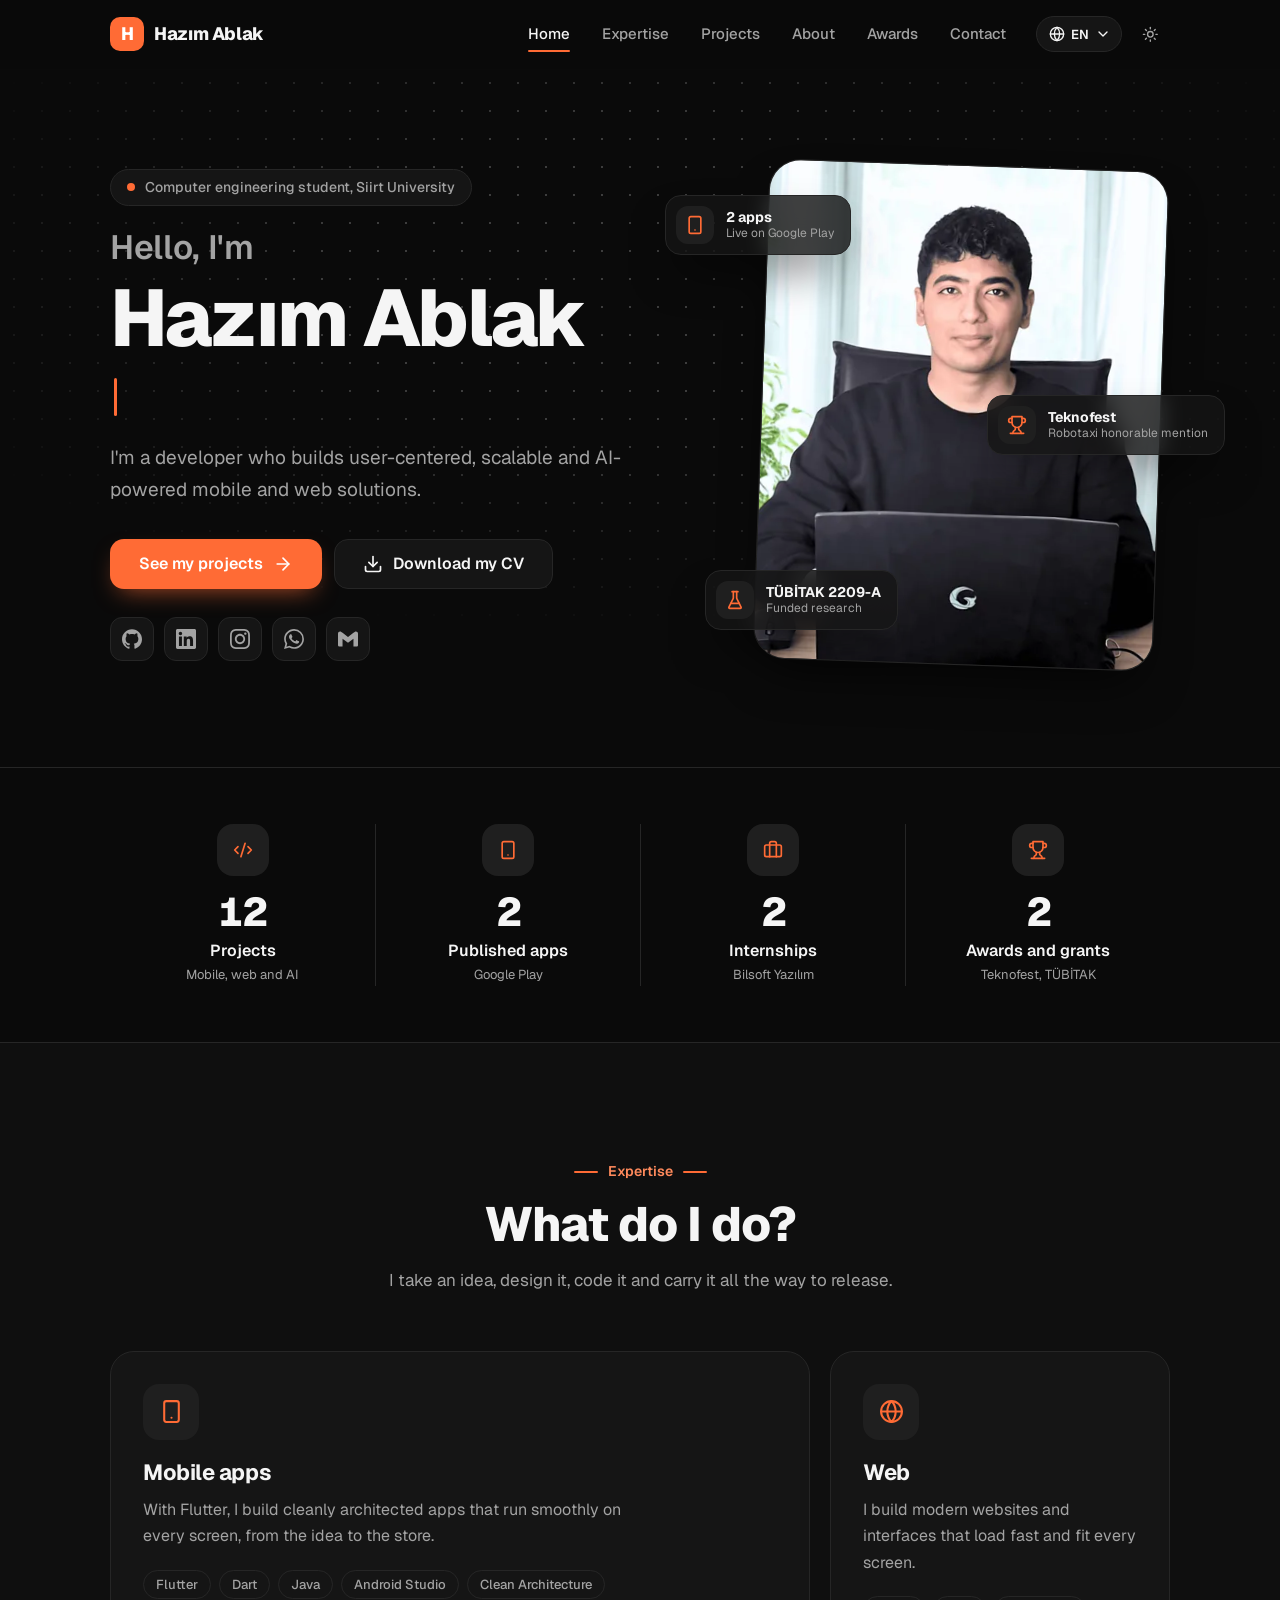
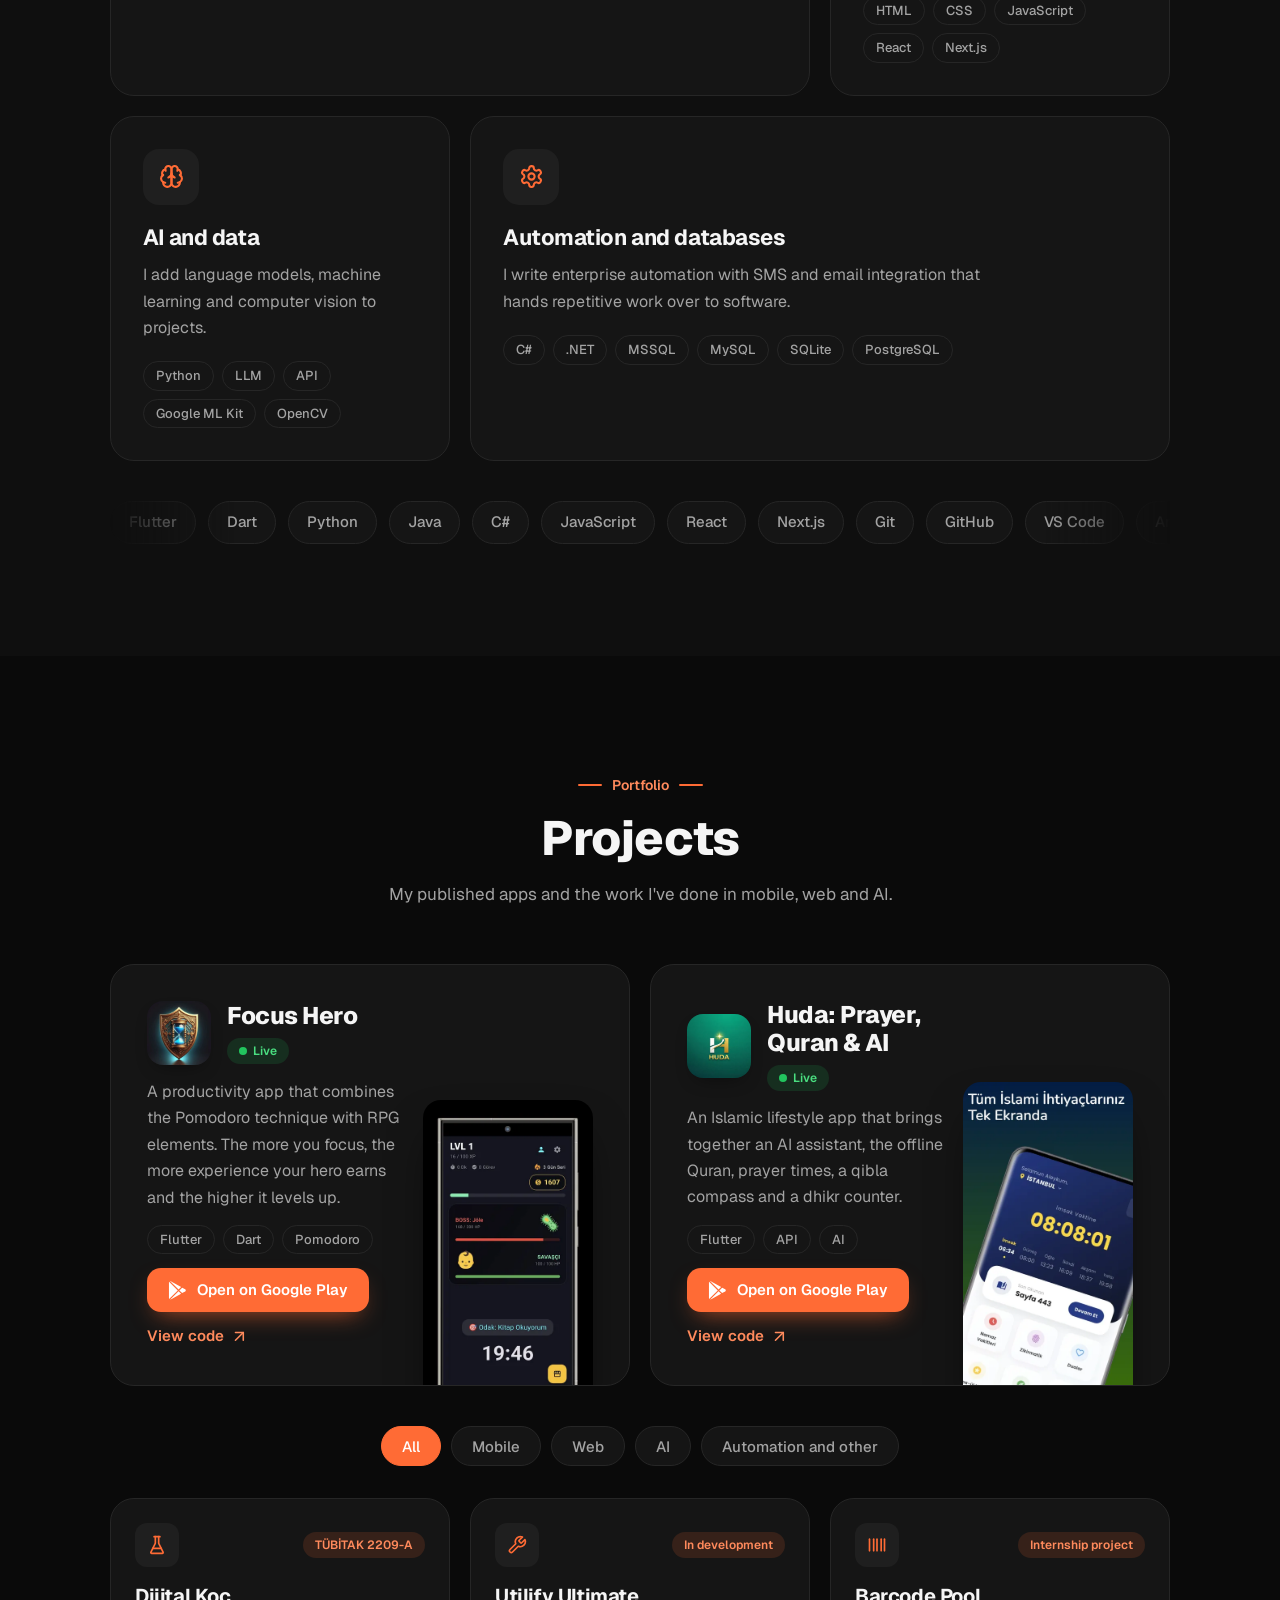
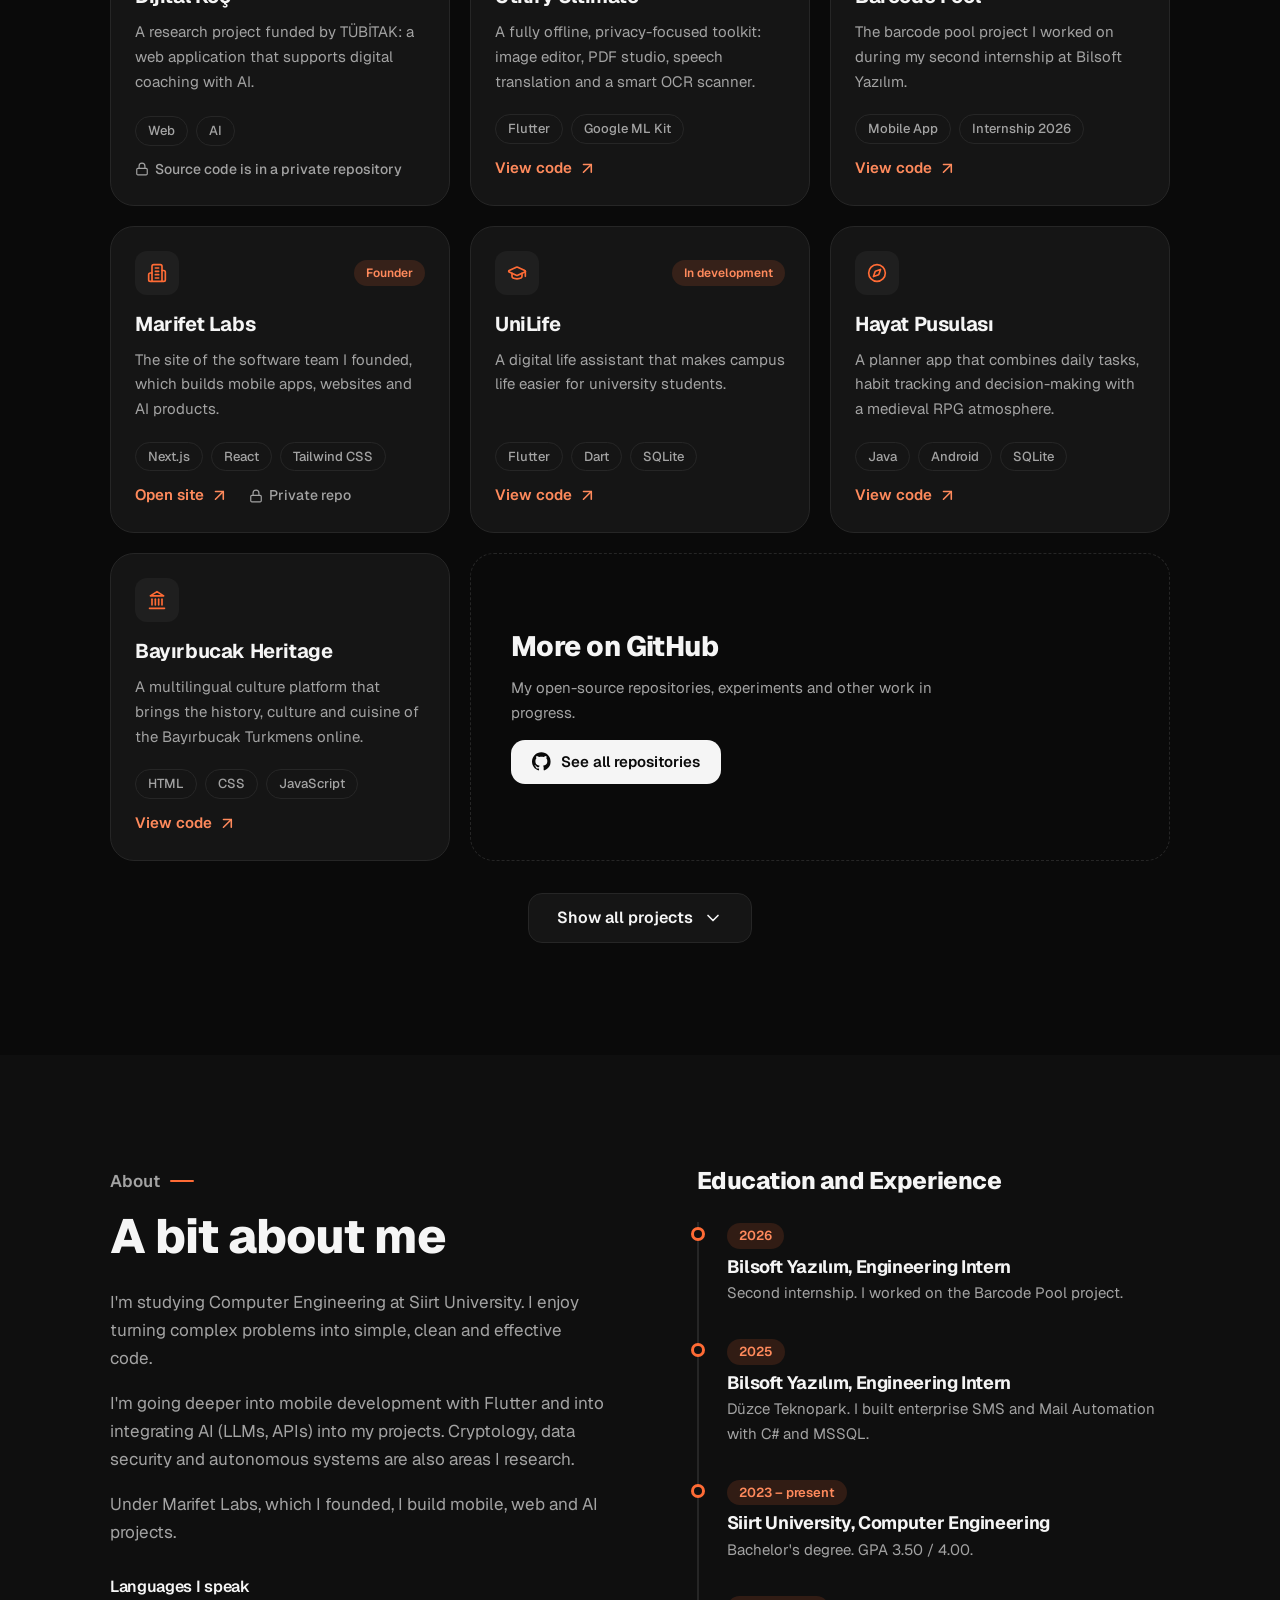
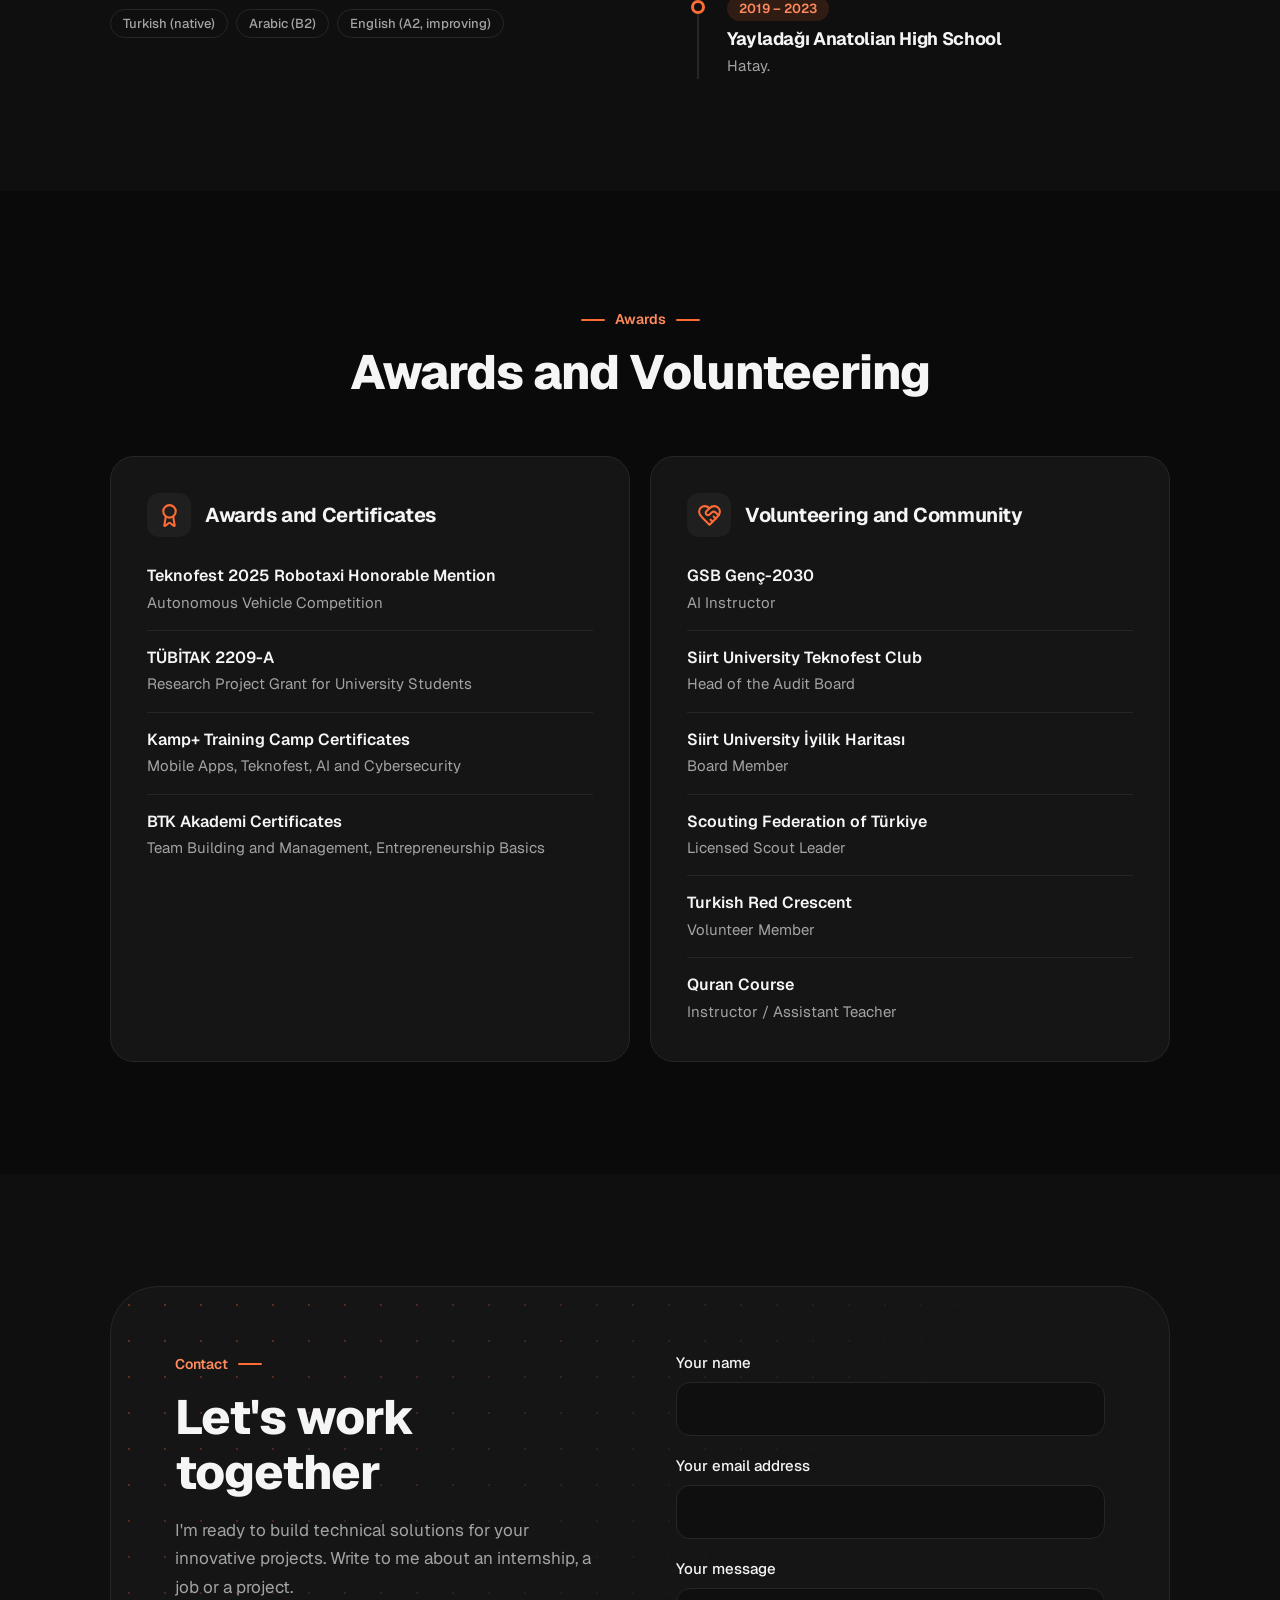
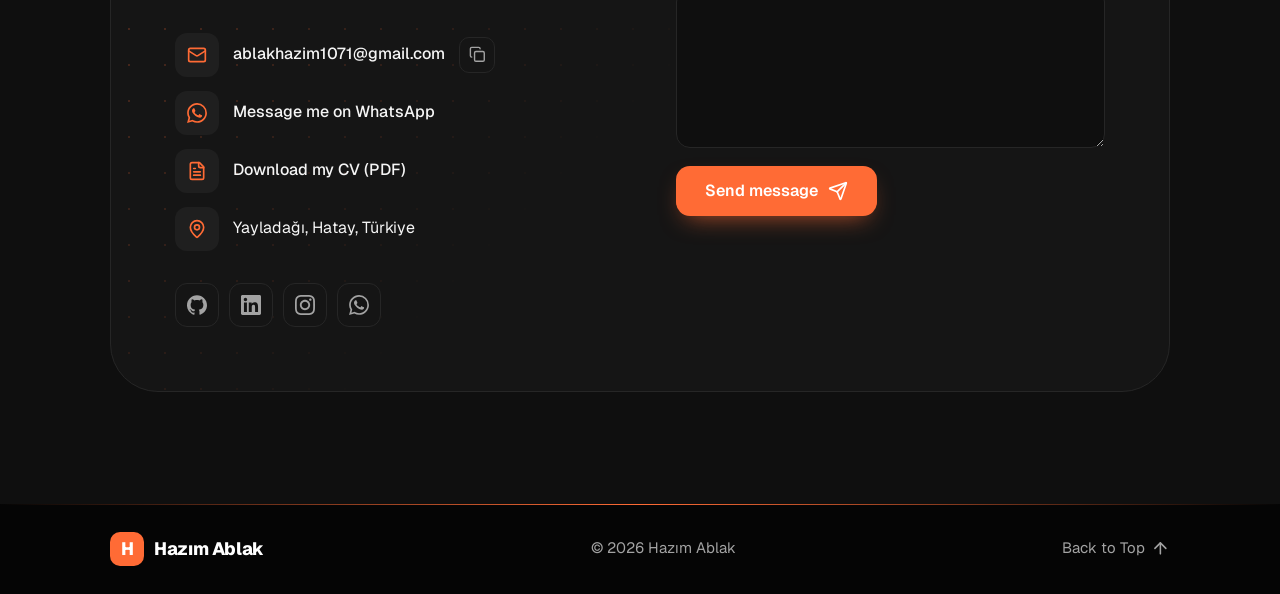
==== commit 0c94d4c1: "Refactor code structure for improved readability and maintainability" ====
--- a/index.html
+++ b/index.html
@@ -334,12 +334,12 @@
           <a class="card-link" href="https://github.com/hazimablak/bilsoft_barkod_havuzu" target="_blank" rel="noopener"><span data-i18n="proj.code">Kodu incele</span><svg class="ic arrow" aria-hidden="true"><use href="#i-arrow-up-right"/></svg></a>
         </article>
 
-        <article class="card project reveal" data-cat="web">
-          <div class="p-top"><span class="tile"><svg class="ic" aria-hidden="true"><use href="#i-building-2"/></svg></span></div>
-          <h3>MarifetixSoft</h3>
-          <p data-i18n="proj.marifetix">Kurucusu olduğum yazılım ekibinin kurumsal sitesi. Açık ve koyu tema, proje filtresi ve ekip sayfalarıyla.</p>
+        <article class="card project reveal" data-cat="web ai">
+          <div class="p-top"><span class="tile"><svg class="ic" aria-hidden="true"><use href="#i-building-2"/></svg></span><span class="badge" data-i18n="note.founder">Kurucusu</span></div>
+          <h3>Marifet Labs</h3>
+          <p data-i18n="proj.marifetlabs">Kurucusu olduğum, mobil uygulama, web ve yapay zeka ürünleri geliştiren yazılım ekibinin sitesi.</p>
           <ul class="tags"><li>Next.js</li><li>React</li><li>Tailwind CSS</li></ul>
-          <p class="links"><a class="card-link plain-link" href="https://marifetix-web.vercel.app/" target="_blank" rel="noopener"><span data-i18n="proj.live">Siteyi aç</span><svg class="ic arrow" aria-hidden="true"><use href="#i-arrow-up-right"/></svg></a><a class="card-link plain-link" href="https://github.com/hazimablak/marifetix-web" target="_blank" rel="noopener"><span data-i18n="proj.code">Kodu incele</span><svg class="ic arrow" aria-hidden="true"><use href="#i-arrow-up-right"/></svg></a></p>
+          <p class="links"><a class="card-link plain-link" href="https://marifetlabs.com" target="_blank" rel="noopener"><span data-i18n="proj.live">Siteyi aç</span><svg class="ic arrow" aria-hidden="true"><use href="#i-arrow-up-right"/></svg></a><span class="private"><svg class="ic" aria-hidden="true"><use href="#i-lock"/></svg><span data-i18n="proj.private.short">Gizli depo</span></span></p>
         </article>
 
         <article class="card project reveal" data-cat="mobile">
@@ -408,7 +408,7 @@
         <h2 data-i18n="about.title">Kısaca ben</h2>
         <p data-i18n="about.p1">Siirt Üniversitesi Bilgisayar Mühendisliği bölümünde eğitimime devam ediyorum. Karmaşık problemleri basit, temiz ve etkili kod yapılarına dönüştürmeyi seviyorum.</p>
         <p data-i18n="about.p2">Özellikle Flutter ile mobil uygulama geliştirme ve projelerime yapay zeka (LLM, API) entegre etme konularında derinleşiyorum. Kriptoloji, veri güvenliği ve otonom sistemler de araştırdığım alanlar.</p>
-        <p data-i18n="about.p3">Kurucusu olduğum MarifetixSoft çatısı altında web, mobil ve otomasyon projeleri geliştiriyorum.</p>
+        <p data-i18n="about.p3">Kurucusu olduğum Marifet Labs çatısı altında mobil, web ve yapay zeka projeleri geliştiriyorum.</p>
         <h3 class="mini" data-i18n="about.spoken">Konuştuğum diller</h3>
         <ul class="tags"><li data-i18n="spoken.tr">Türkçe (ana dil)</li><li data-i18n="spoken.ar">Arapça (B2)</li><li data-i18n="spoken.en">İngilizce (A2, gelişiyor)</li></ul>
       </div>
